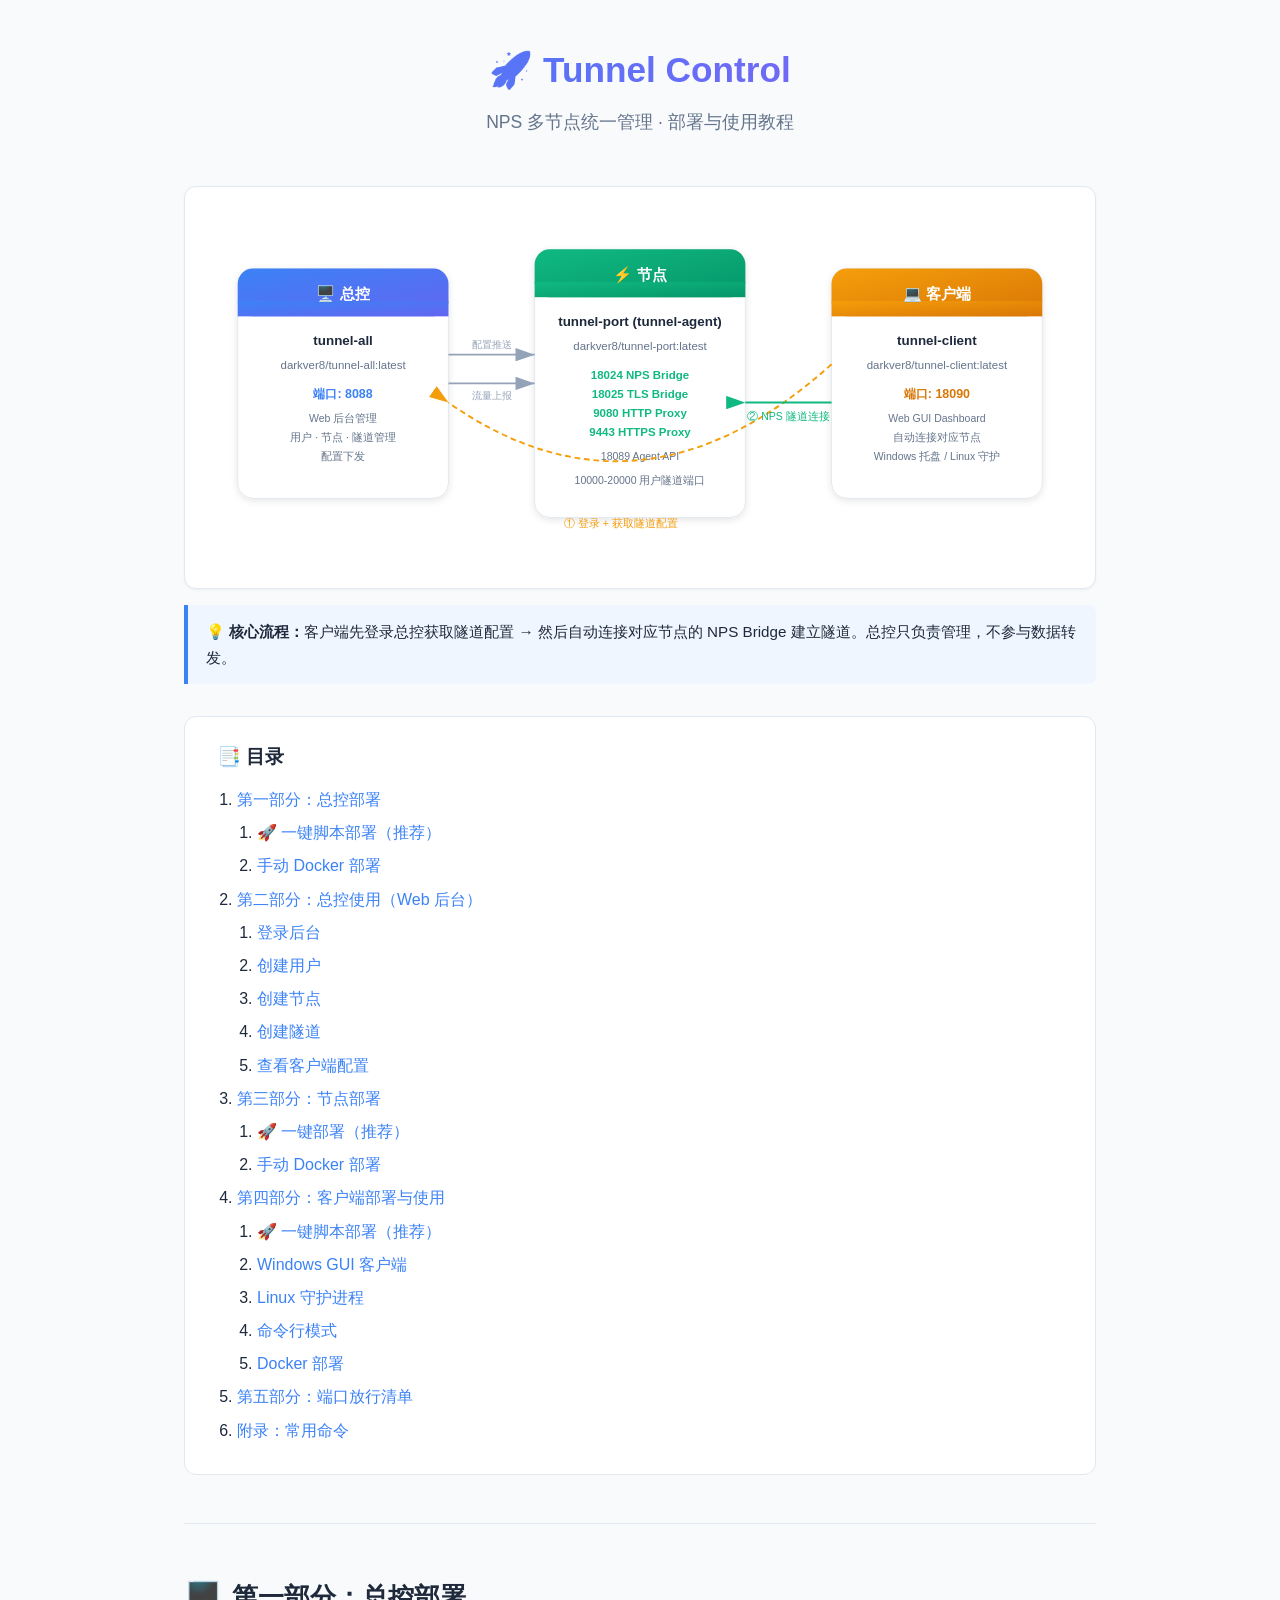
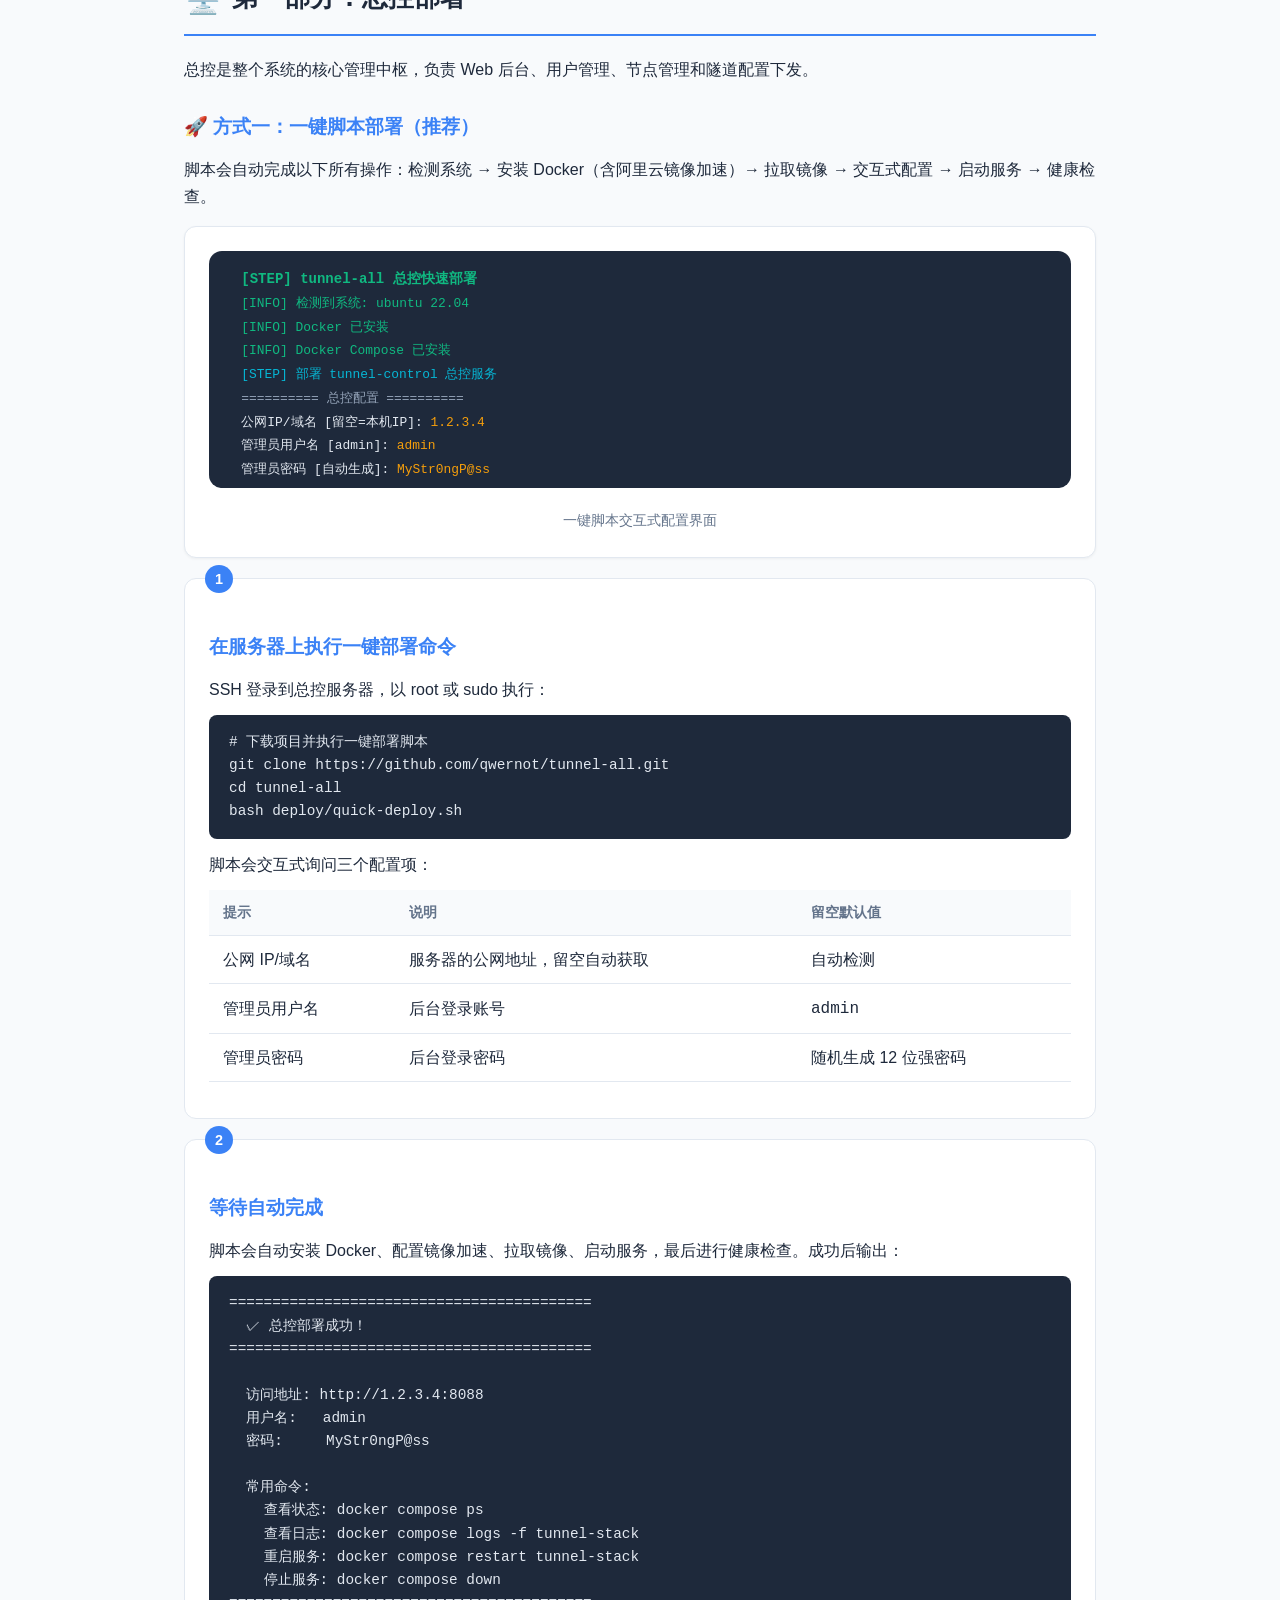
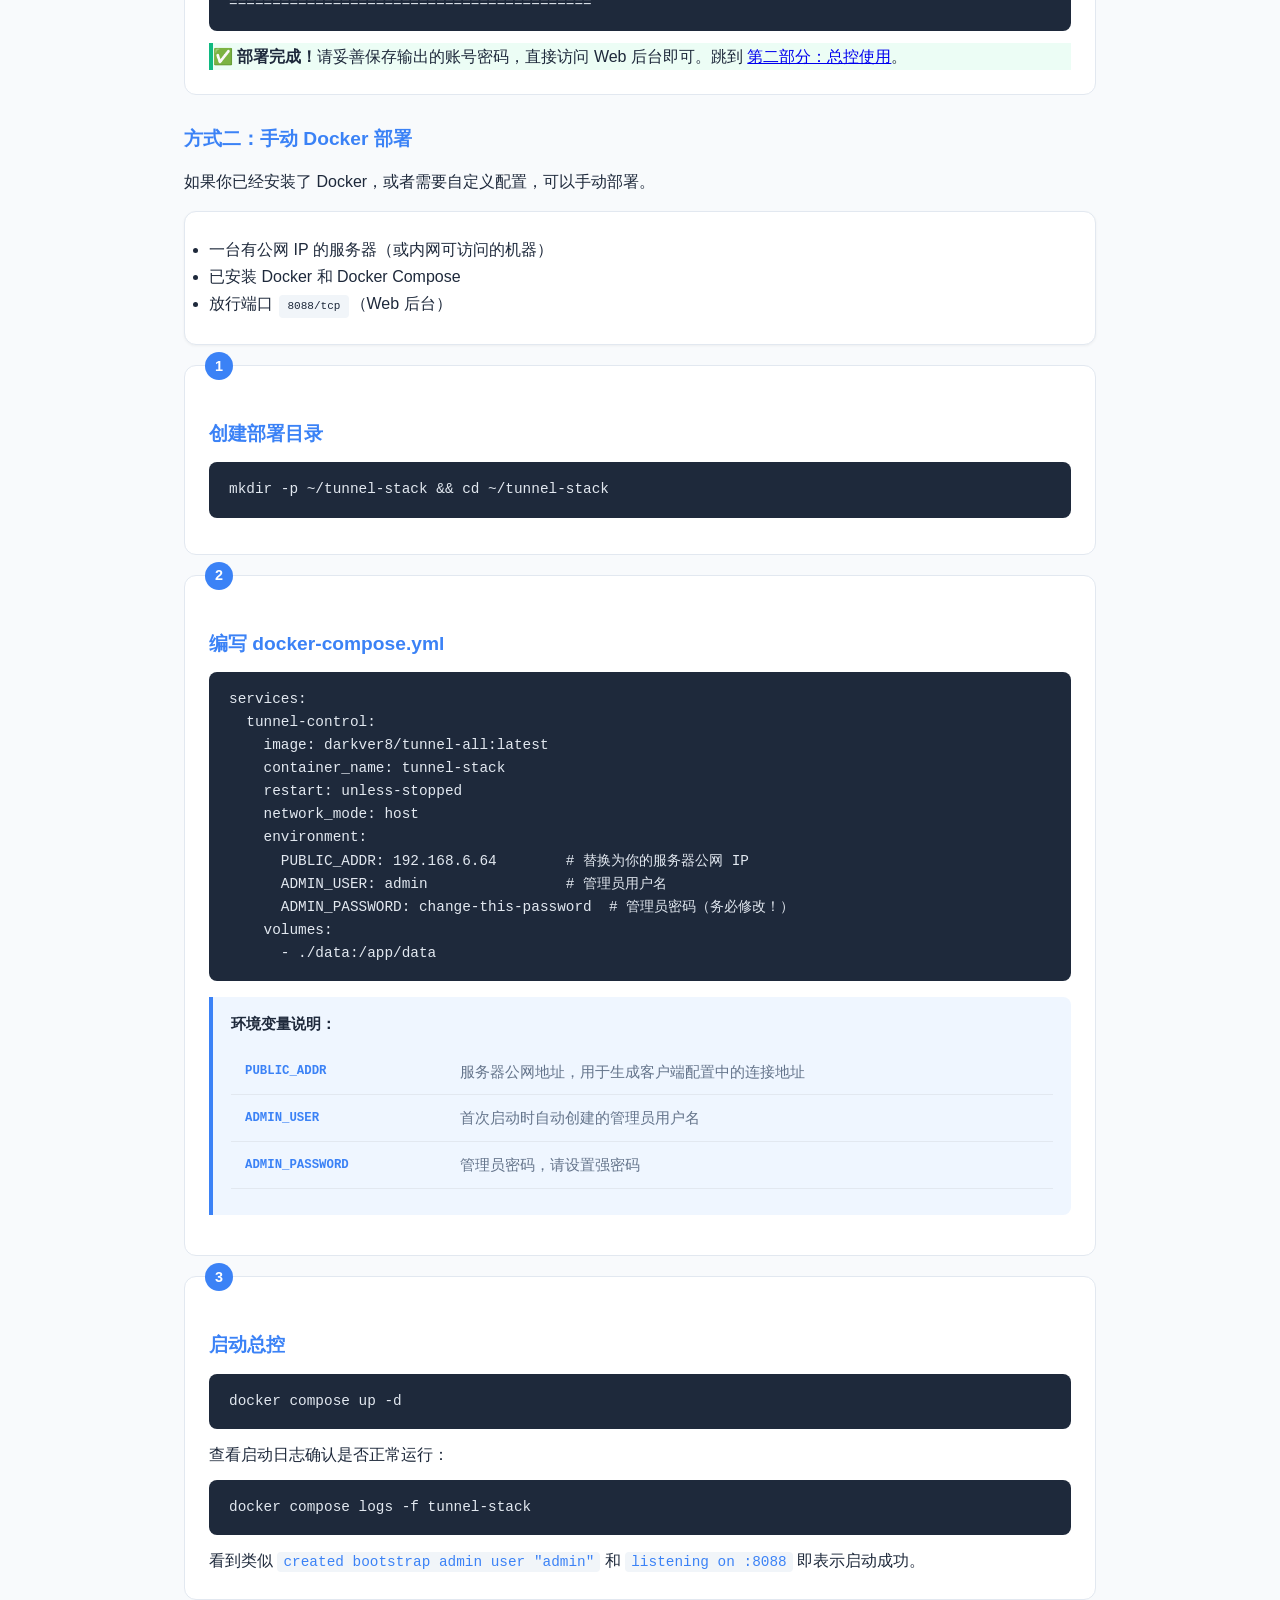
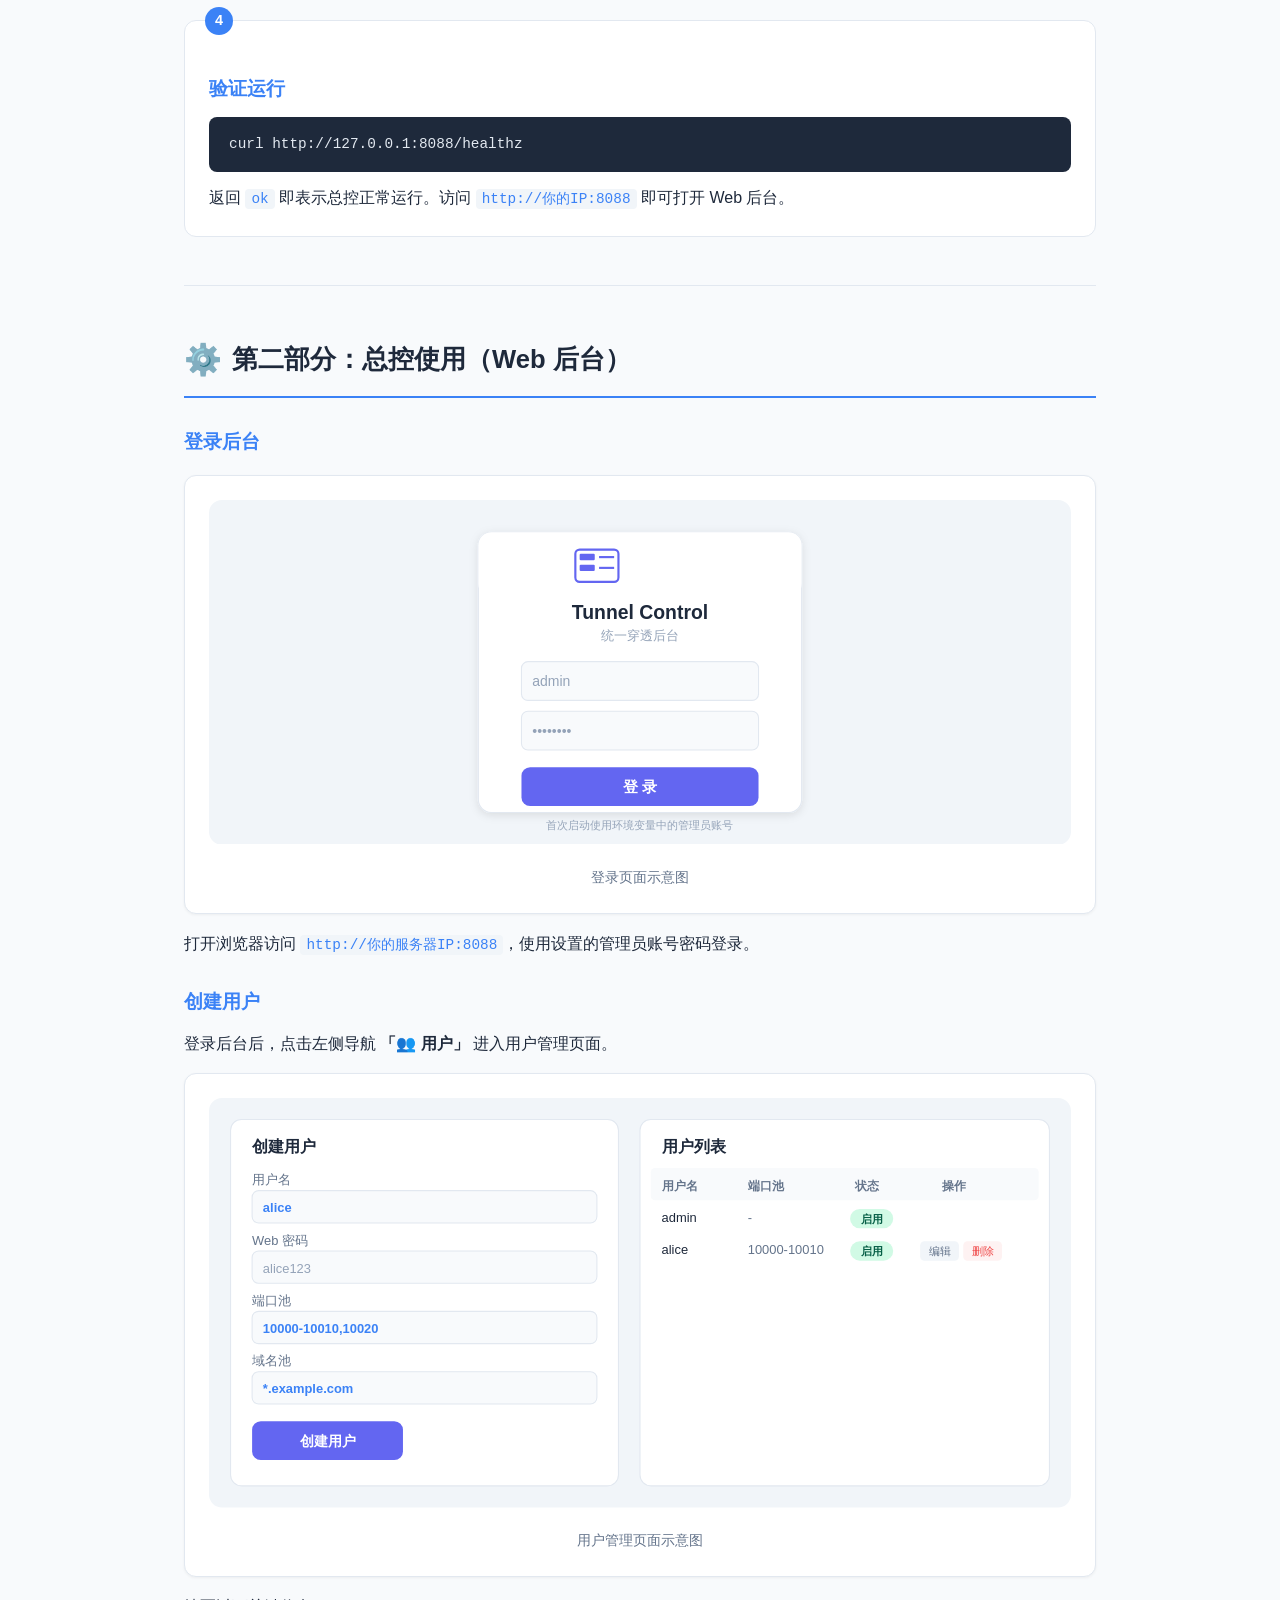
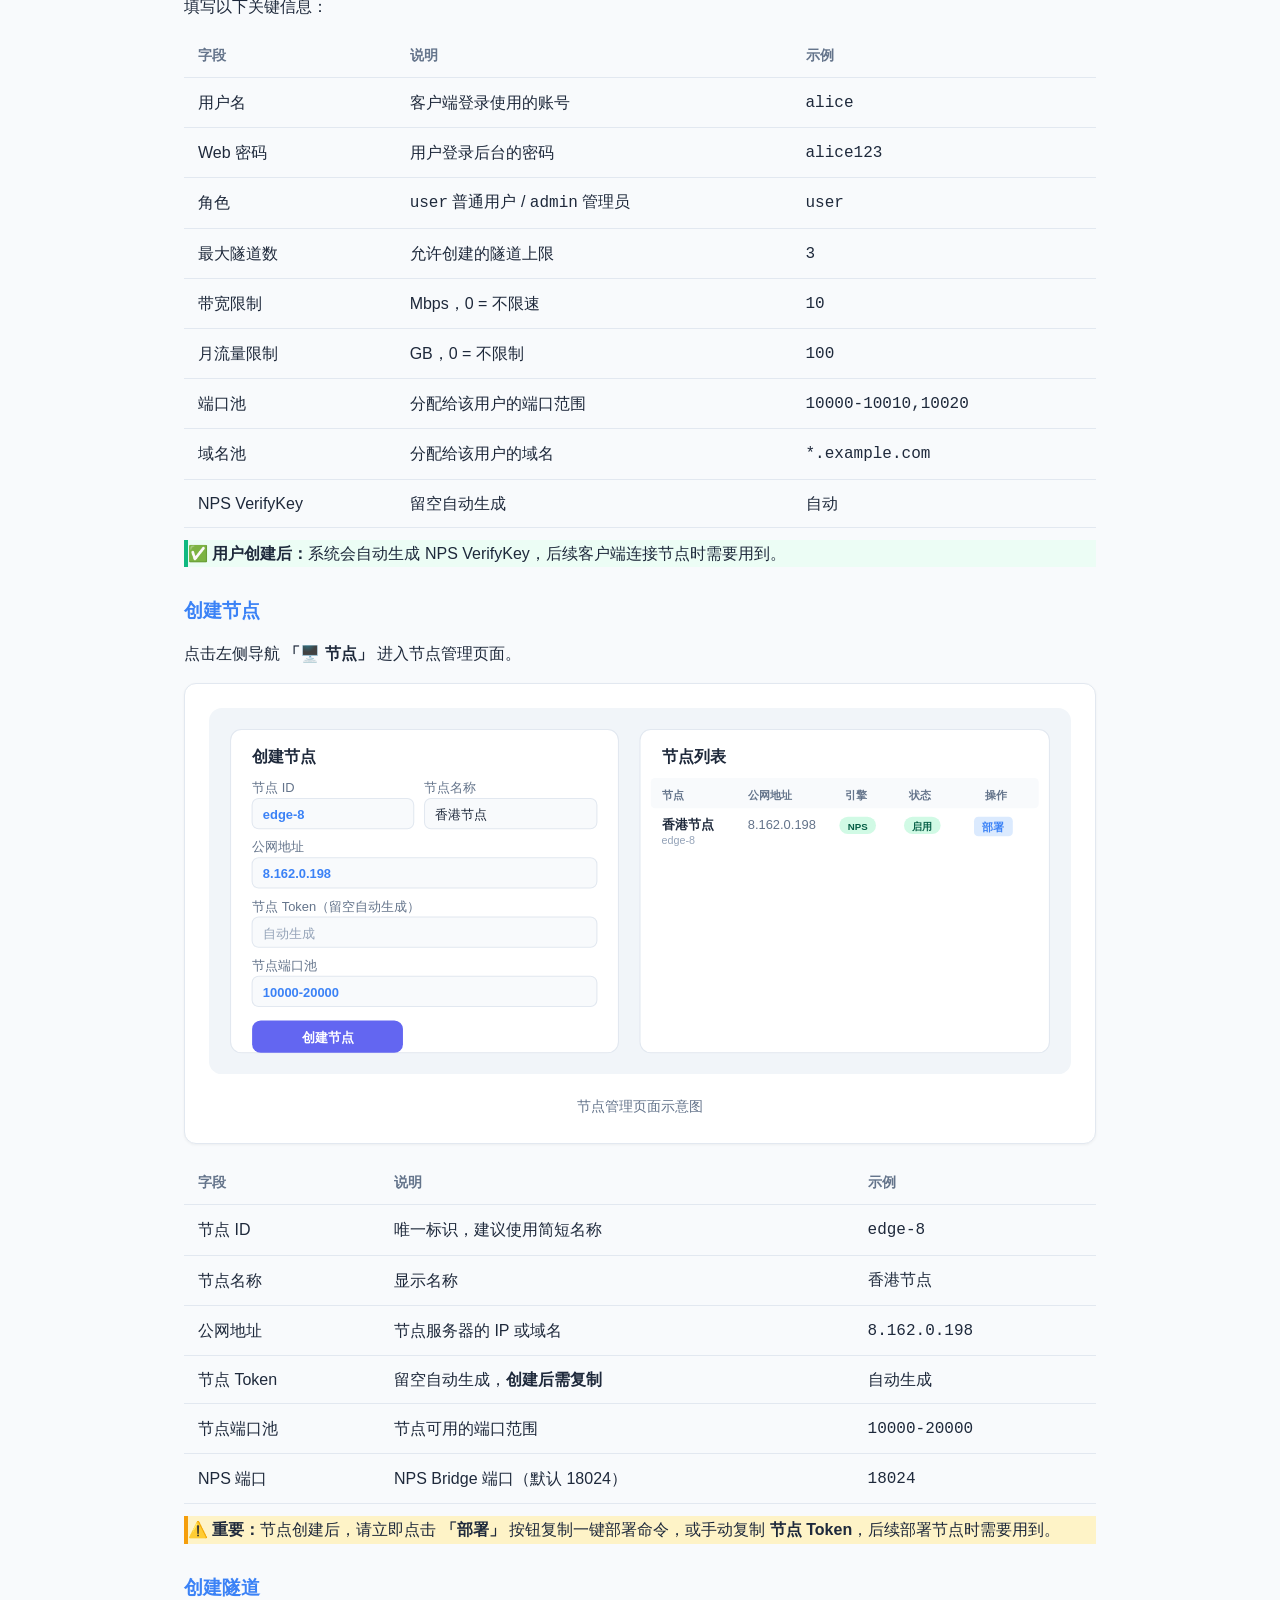
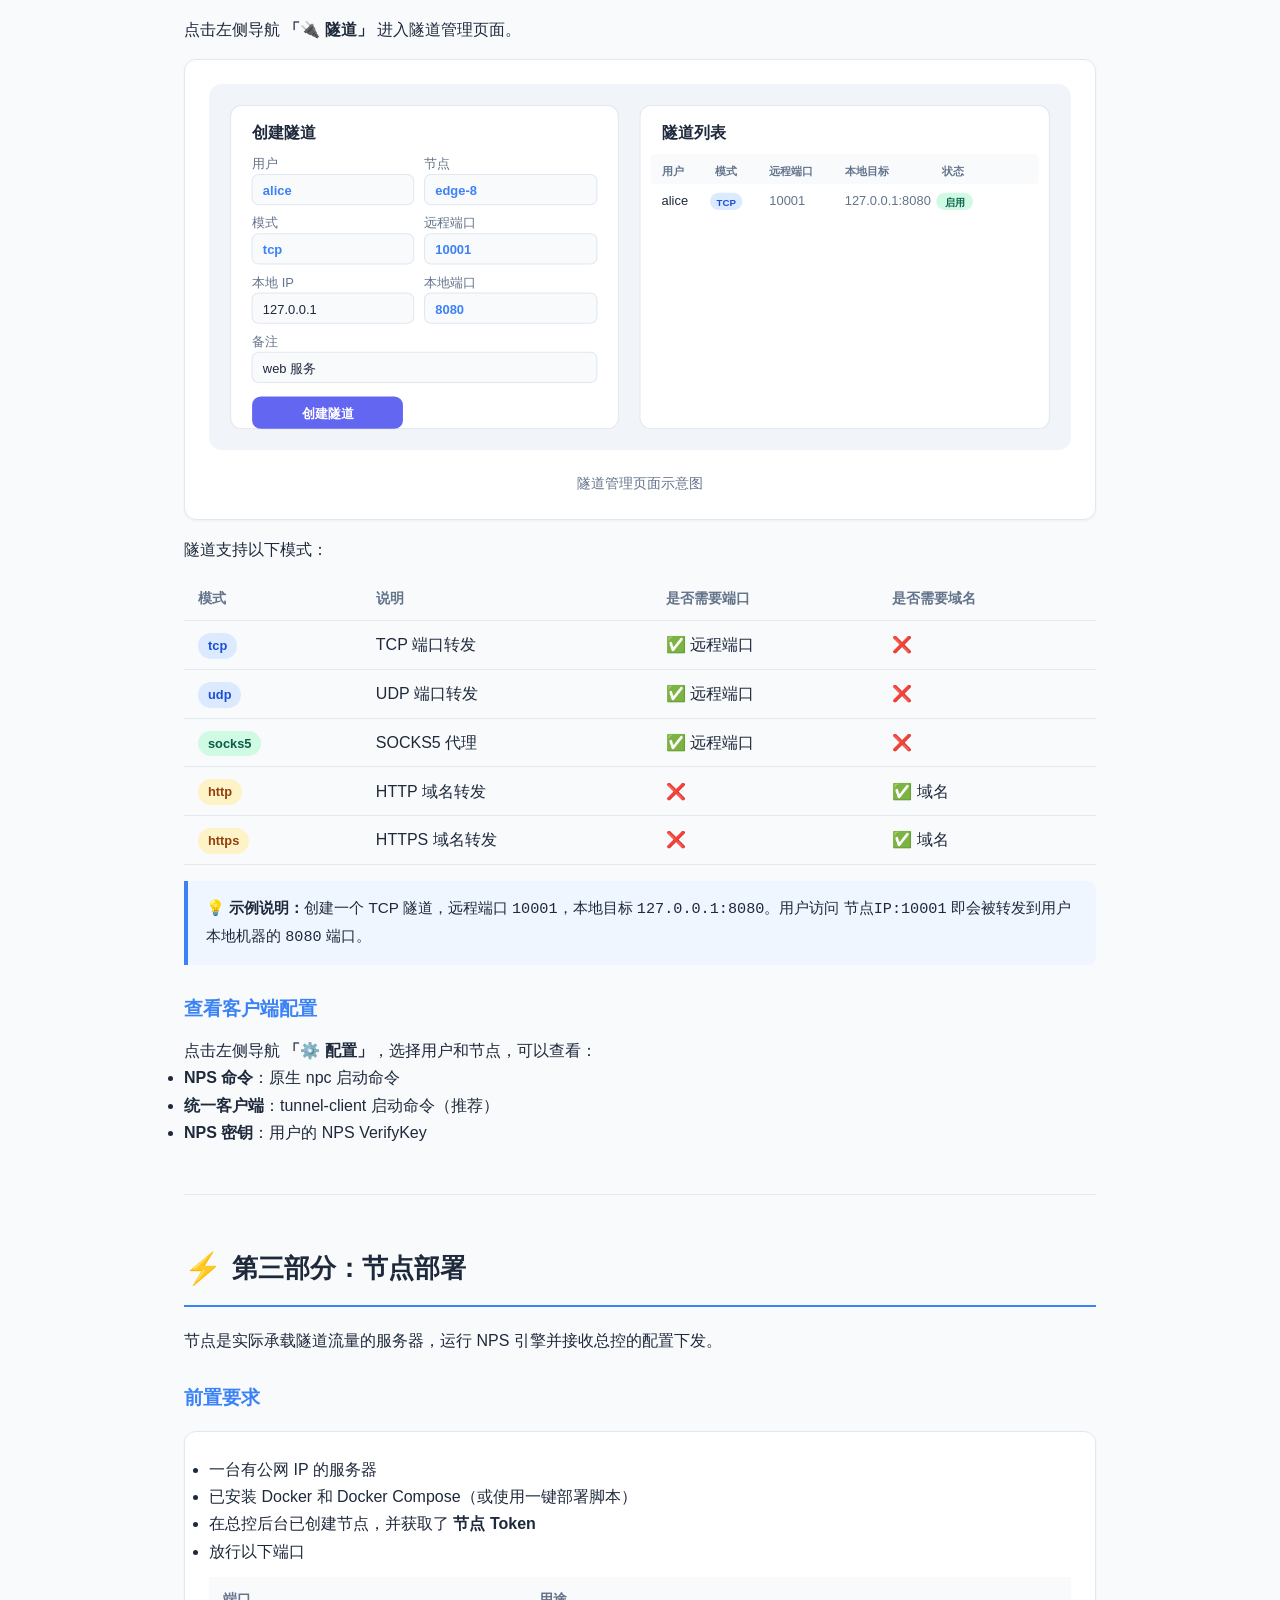
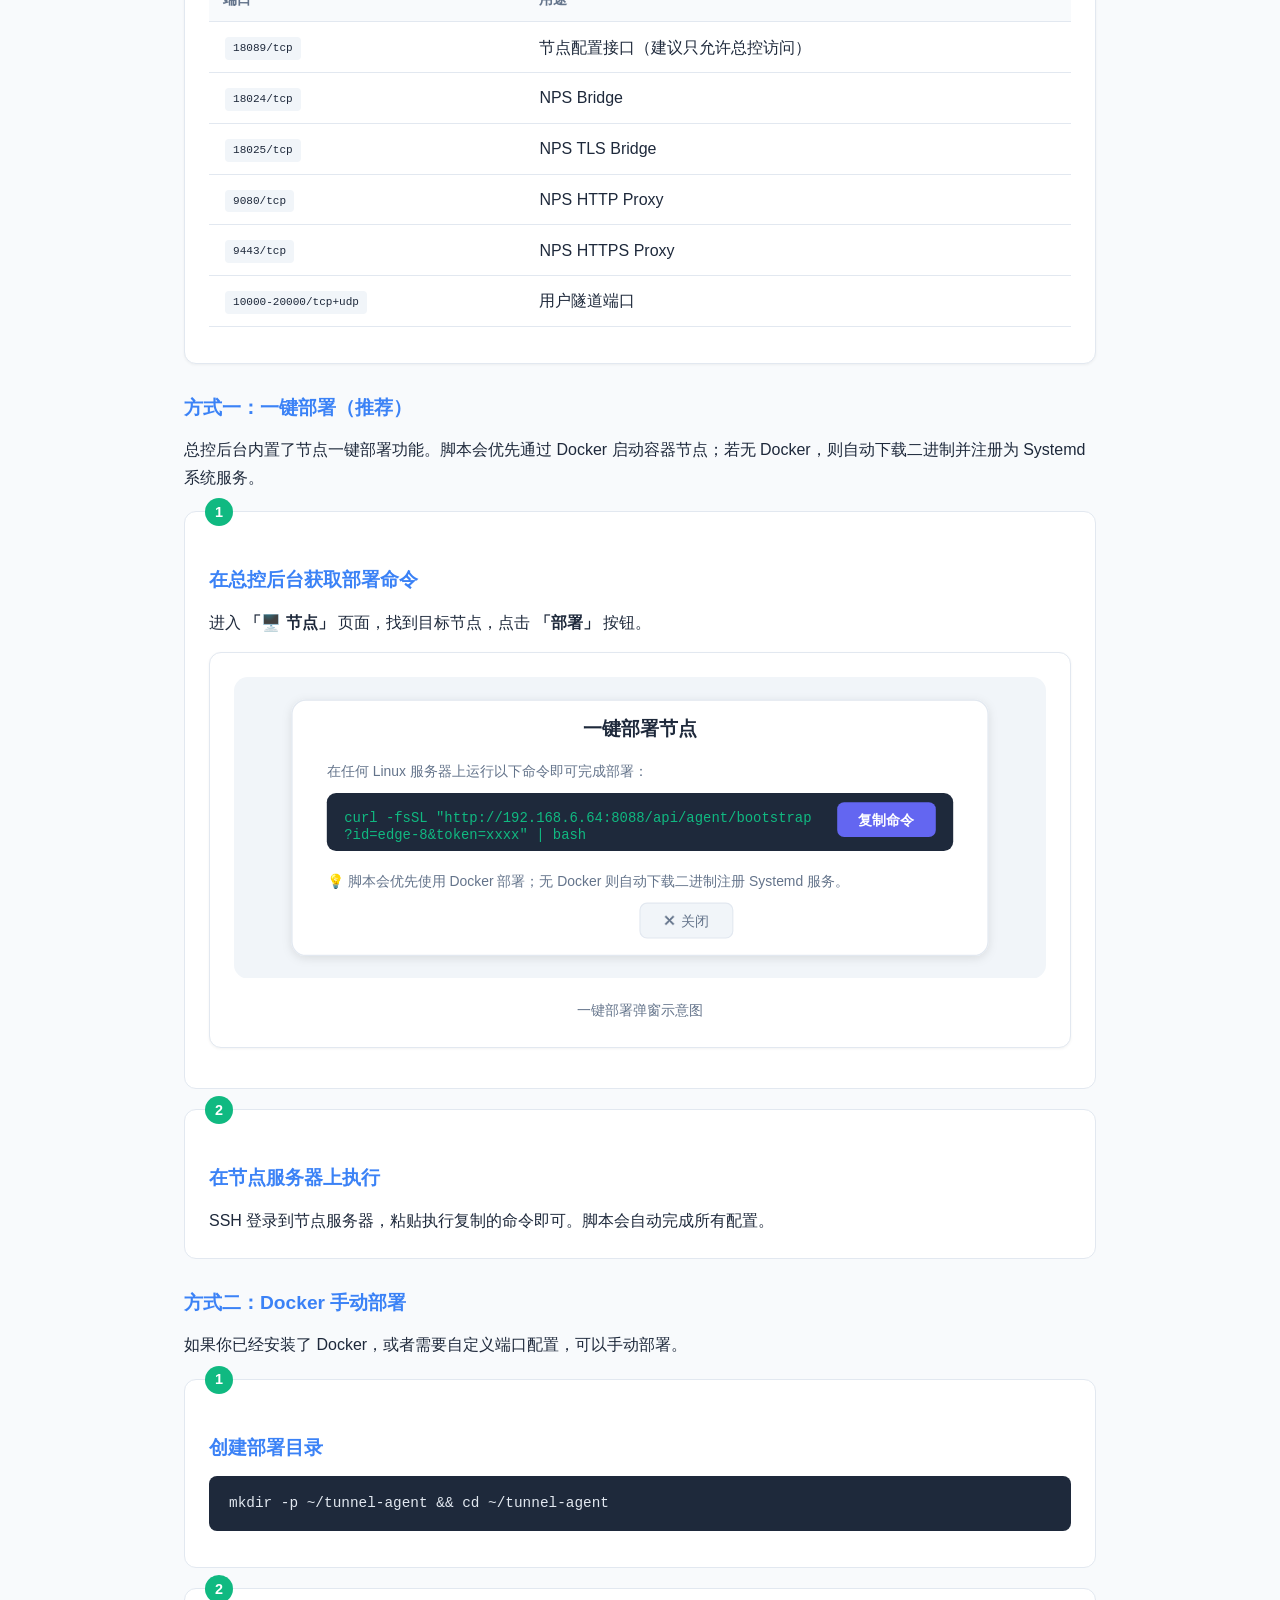
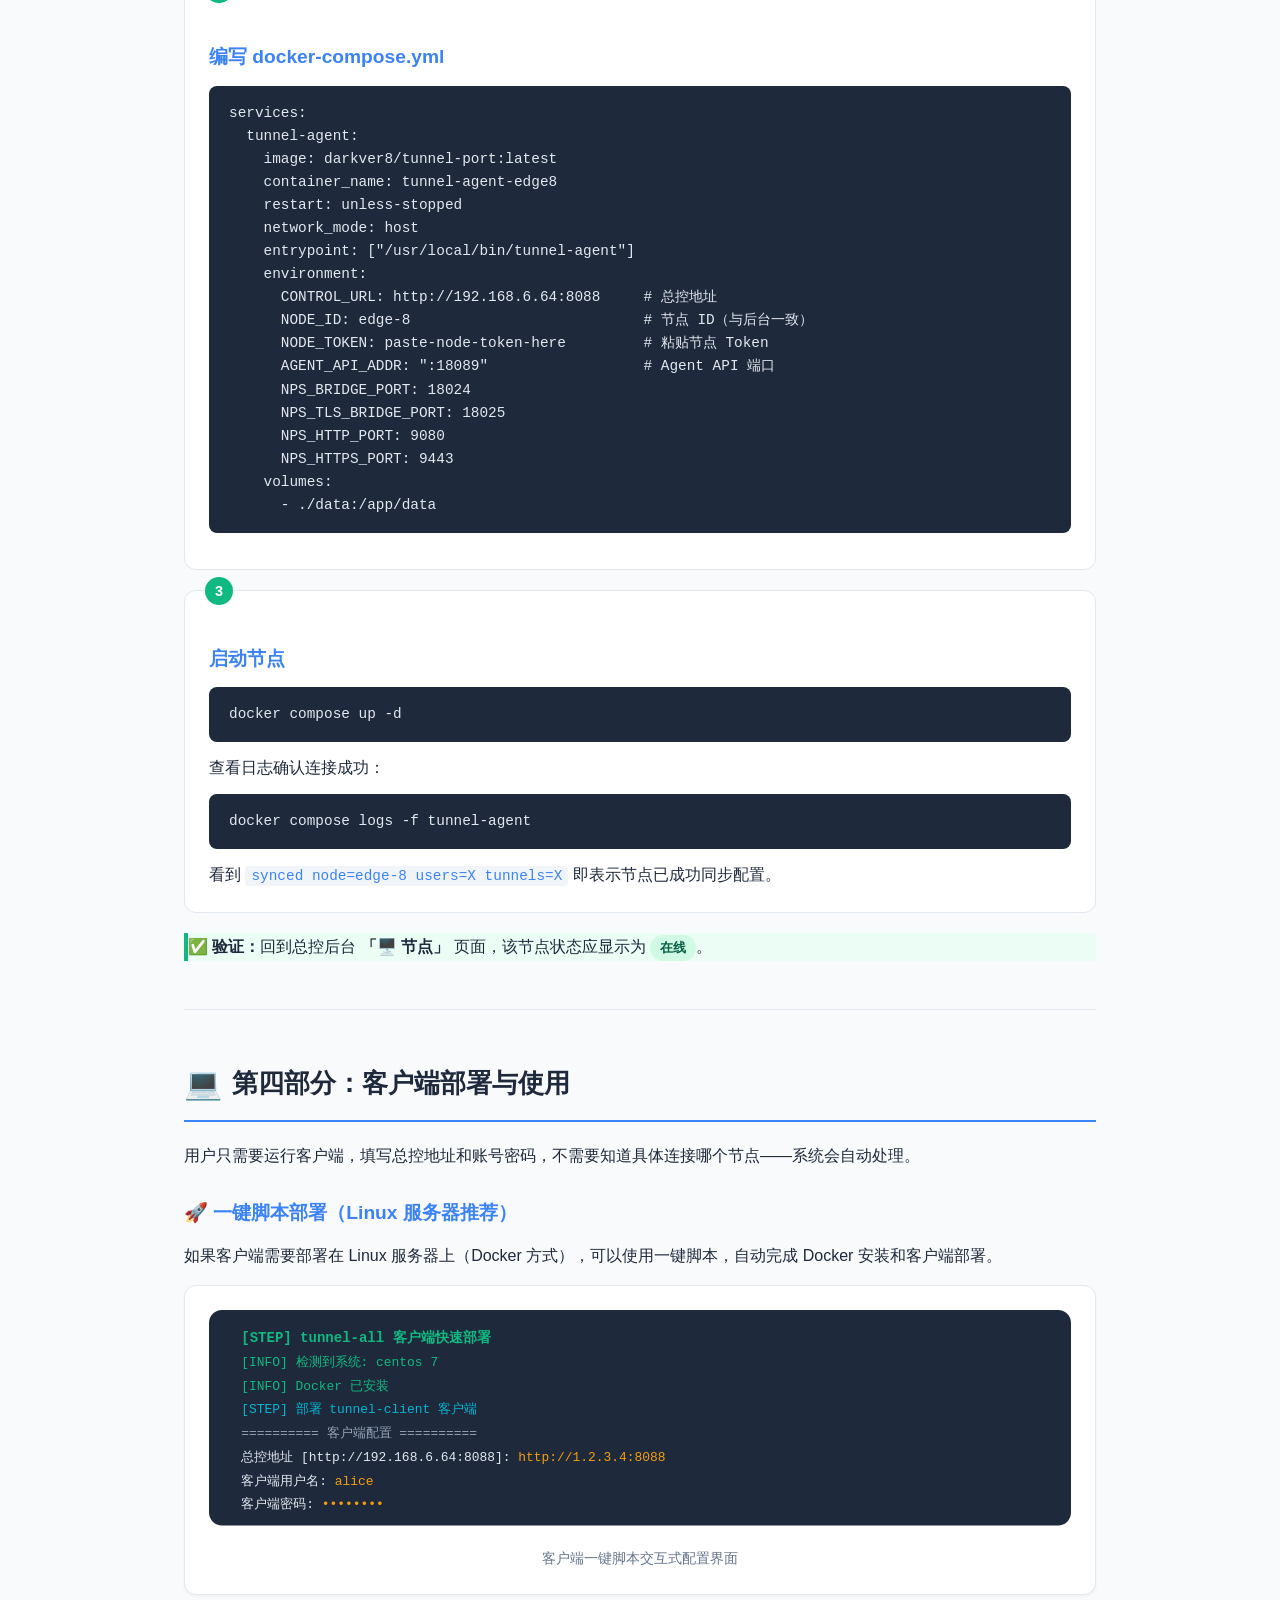
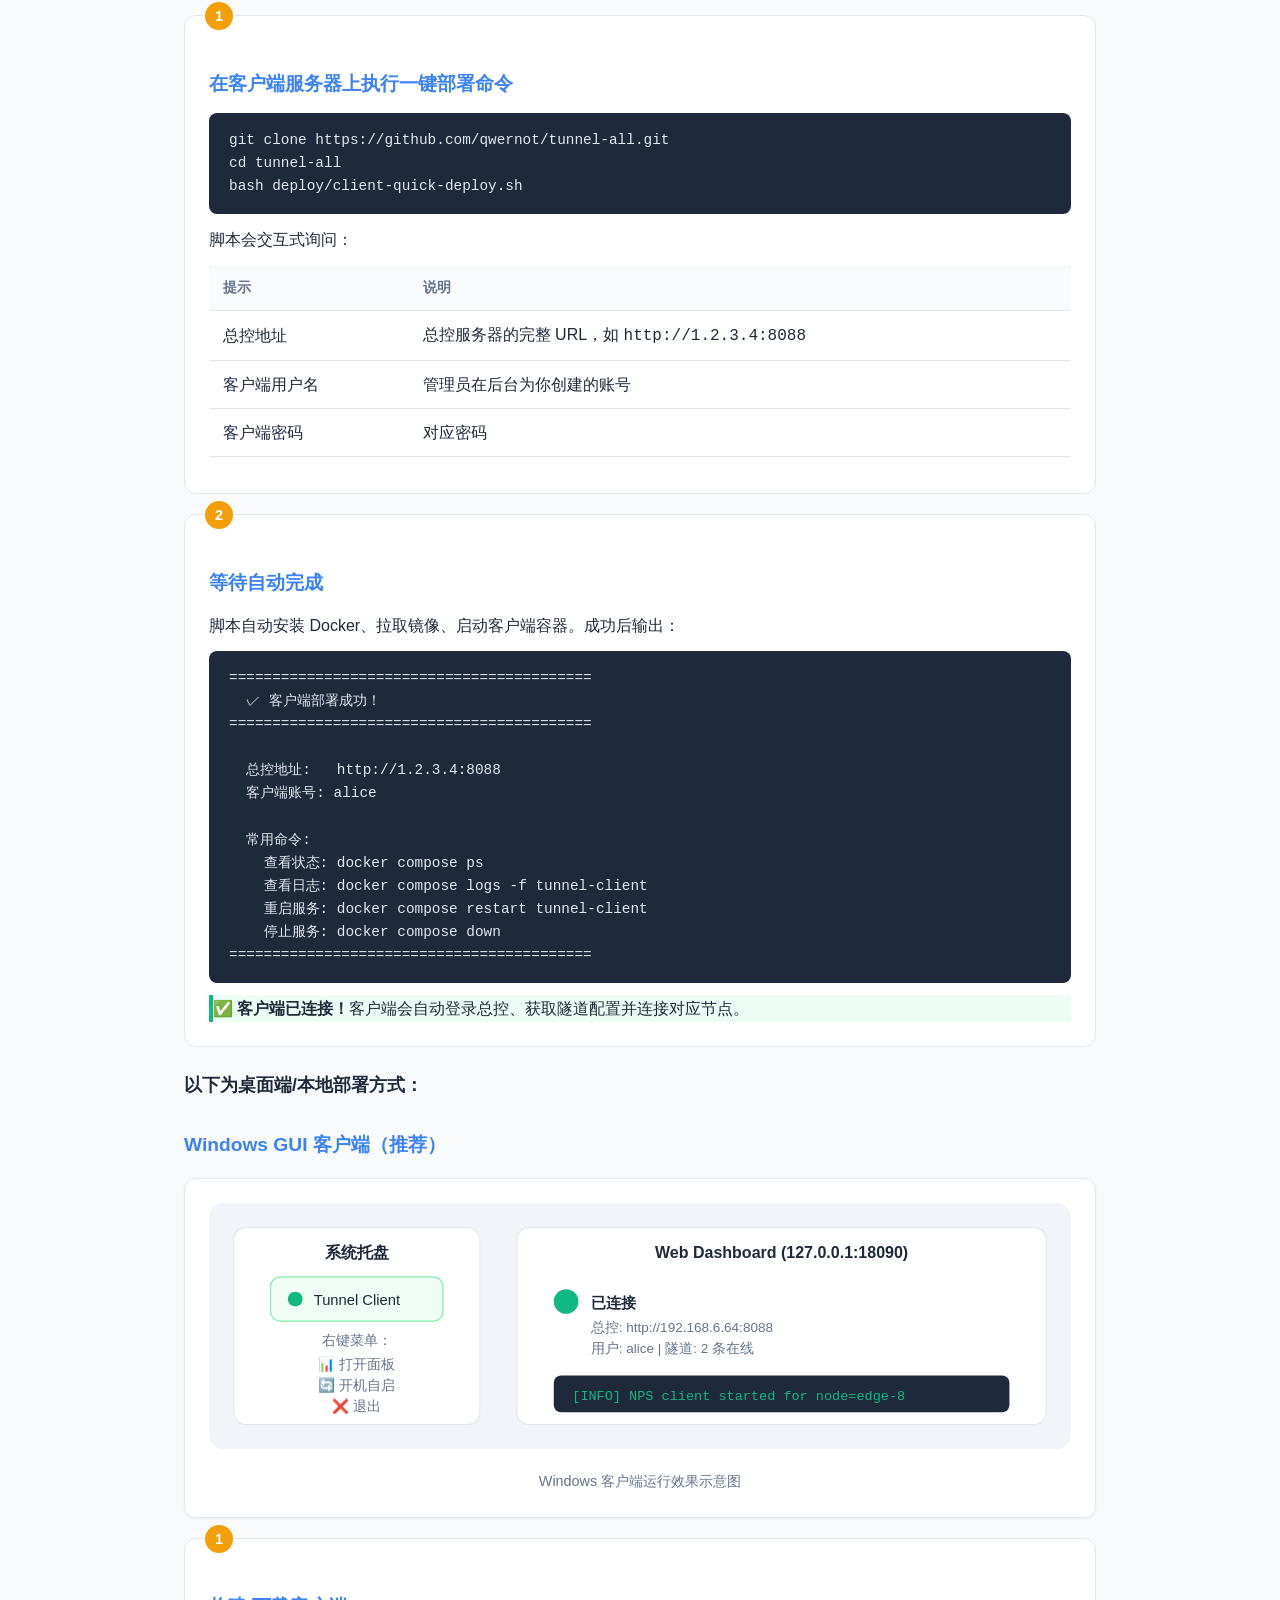
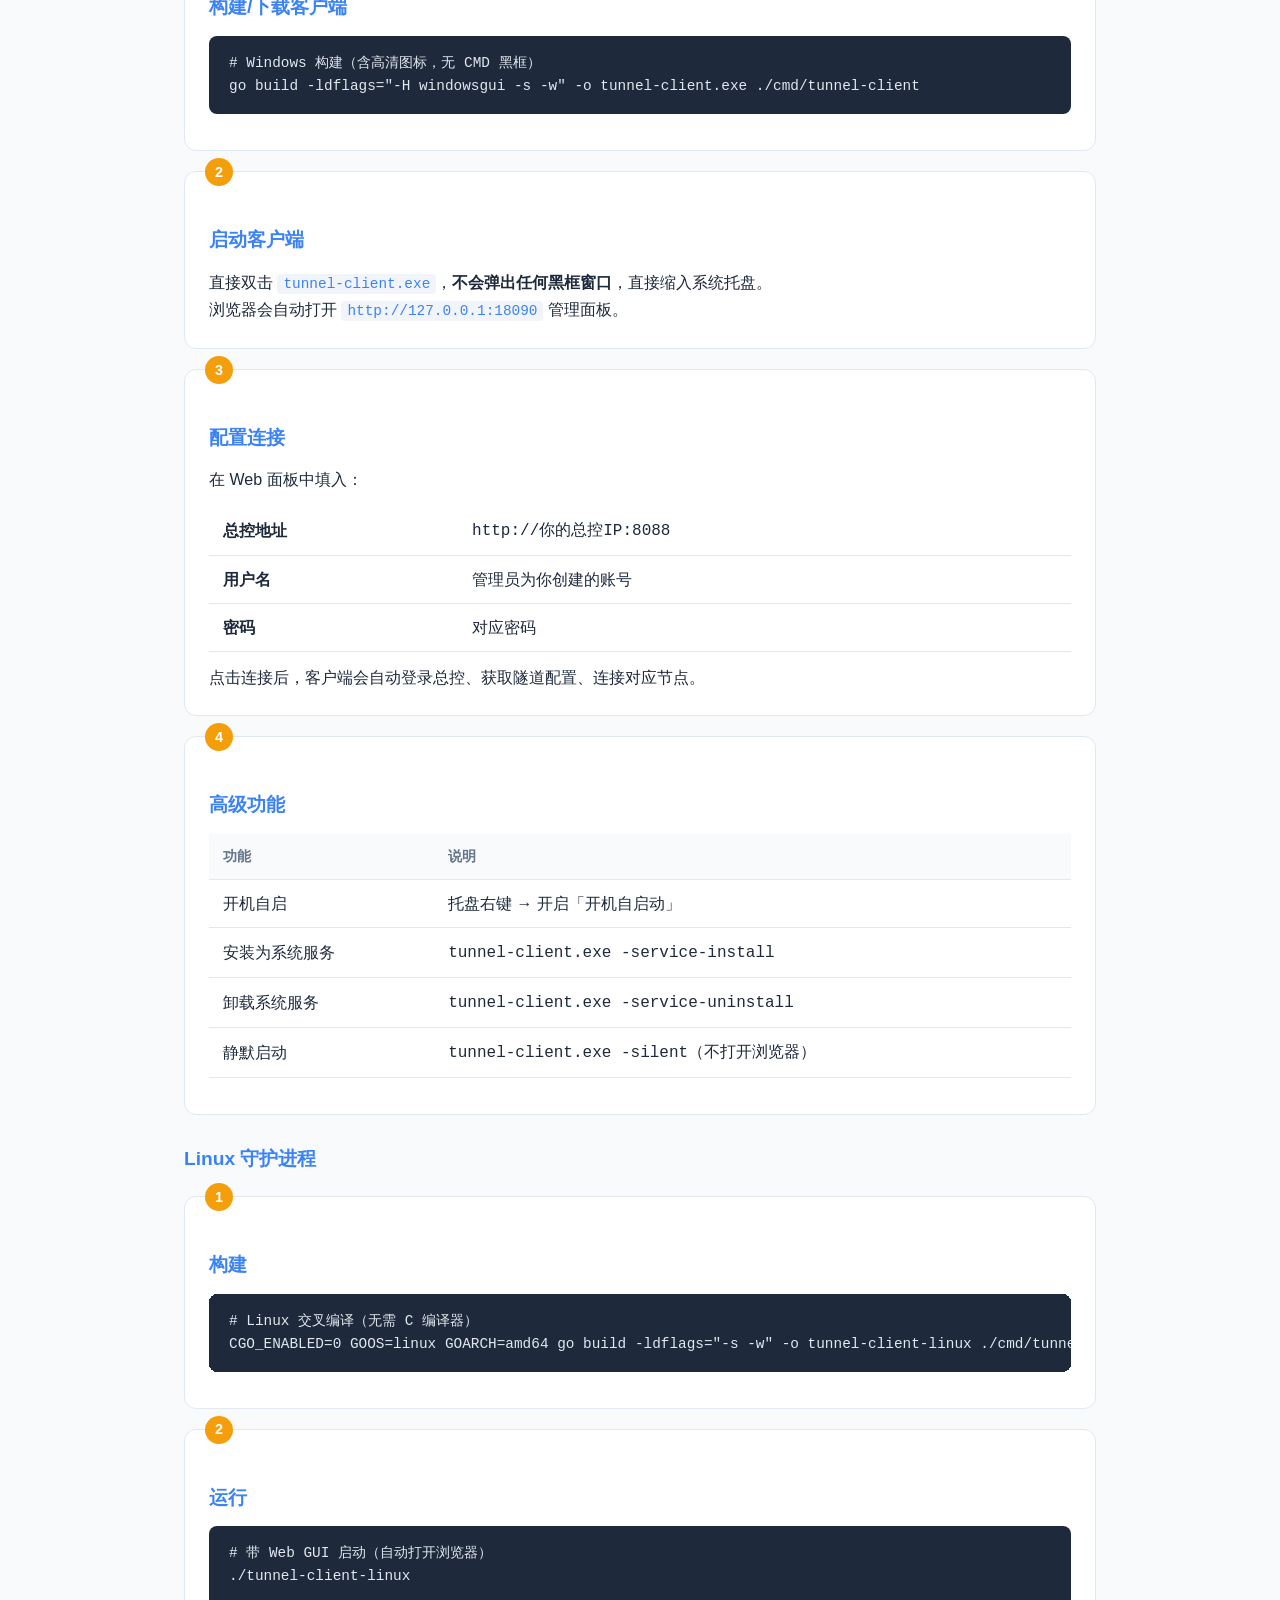
==== docs/index.html @ 7a3fef7f "docs: 添加部署与使用图文教程" ====
<!DOCTYPE html>
<html lang="zh-CN">
<head>
<meta charset="UTF-8">
<meta name="viewport" content="width=device-width, initial-scale=1.0">
<title>Tunnel Control - 部署与使用教程</title>
<style>
  :root { --blue: #3b82f6; --green: #10b981; --orange: #f59e0b; --red: #ef4444; --gray: #6b7280; --bg: #f8fafc; --card: #ffffff; --border: #e2e8f0; --text: #1e293b; --muted: #64748b; }
  * { margin: 0; padding: 0; box-sizing: border-box; }
  body { font-family: -apple-system, BlinkMacSystemFont, "Segoe UI", Roboto, sans-serif; background: var(--bg); color: var(--text); line-height: 1.7; }
  .container { max-width: 960px; margin: 0 auto; padding: 40px 24px; }
  h1 { font-size: 2.2em; text-align: center; margin-bottom: 8px; background: linear-gradient(135deg, var(--blue), #8b5cf6); -webkit-background-clip: text; -webkit-text-fill-color: transparent; }
  .subtitle { text-align: center; color: var(--muted); margin-bottom: 48px; font-size: 1.1em; }
  h2 { font-size: 1.6em; margin: 48px 0 20px; padding-bottom: 10px; border-bottom: 2px solid var(--blue); display: flex; align-items: center; gap: 10px; }
  h2 .icon { font-size: 1.2em; }
  h3 { font-size: 1.2em; margin: 28px 0 12px; color: var(--blue); }
  .card { background: var(--card); border: 1px solid var(--border); border-radius: 12px; padding: 24px; margin: 16px 0; box-shadow: 0 1px 3px rgba(0,0,0,0.05); }
  .step { background: var(--card); border: 1px solid var(--border); border-radius: 12px; padding: 24px; margin: 20px 0; position: relative; }
  .step-num { position: absolute; top: -14px; left: 20px; background: var(--blue); color: white; width: 28px; height: 28px; border-radius: 50%; display: flex; align-items: center; justify-content: center; font-weight: bold; font-size: 0.9em; }
  .step-num.green { background: var(--green); }
  .step-num.orange { background: var(--orange); }
  pre { background: #1e293b; color: #e2e8f0; padding: 16px 20px; border-radius: 8px; overflow-x: auto; margin: 12px 0; font-size: 0.9em; line-height: 1.6; }
  code { font-family: "JetBrains Mono", "Fira Code", Consolas, monospace; }
  p code { background: #f1f5f9; padding: 2px 6px; border-radius: 4px; font-size: 0.9em; color: var(--blue); }
  .note { background: #eff6ff; border-left: 4px solid var(--blue); padding: 14px 18px; border-radius: 0 8px 8px 0; margin: 16px 0; font-size: 0.95em; }
  .warn { background: #fef3c7; border-left: 4px solid var(--orange); }
  .success { background: #ecfdf5; border-left: 4px solid var(--green); }
  table { width: 100%; border-collapse: collapse; margin: 12px 0; }
  th, td { padding: 10px 14px; text-align: left; border-bottom: 1px solid var(--border); }
  th { background: #f8fafc; font-weight: 600; font-size: 0.9em; color: var(--muted); }
  .badge { display: inline-block; padding: 2px 10px; border-radius: 20px; font-size: 0.8em; font-weight: 600; }
  .badge-blue { background: #dbeafe; color: #1d4ed8; }
  .badge-green { background: #d1fae5; color: #065f46; }
  .badge-orange { background: #fef3c7; color: #92400e; }
  .toc { background: var(--card); border: 1px solid var(--border); border-radius: 12px; padding: 24px 32px; margin: 32px 0; }
  .toc h3 { margin-top: 0; color: var(--text); }
  .toc ol { padding-left: 20px; }
  .toc li { margin: 6px 0; }
  .toc a { color: var(--blue); text-decoration: none; }
  .toc a:hover { text-decoration: underline; }
  .divider { height: 1px; background: var(--border); margin: 48px 0; }
  .env-table td:first-child { font-family: monospace; color: var(--blue); white-space: nowrap; font-weight: 600; }
  .env-table td:nth-child(2) { color: var(--muted); }
  .port-tag { display: inline-block; background: #f1f5f9; padding: 2px 8px; border-radius: 4px; font-family: monospace; font-size: 0.85em; margin: 2px; }
  .flow-box { display: flex; gap: 16px; flex-wrap: wrap; margin: 20px 0; }
  .flow-item { flex: 1; min-width: 200px; text-align: center; padding: 20px; background: var(--card); border: 1px solid var(--border); border-radius: 12px; }
  .flow-item .emoji { font-size: 2.5em; margin-bottom: 8px; }
  .flow-item .label { font-weight: 600; margin-bottom: 4px; }
  .flow-item .desc { font-size: 0.85em; color: var(--muted); }
  .arrow-right { display: flex; align-items: center; font-size: 1.5em; color: var(--muted); }
</style>
</head>
<body>
<div class="container">

<h1>🚀 Tunnel Control</h1>
<p class="subtitle">NPS 多节点统一管理 · 部署与使用教程</p>

<!-- 系统架构图 (SVG) -->
<div class="card">
<svg viewBox="0 0 900 360" xmlns="http://www.w3.org/2000/svg" style="width:100%;height:auto;">
  <defs>
    <linearGradient id="g1" x1="0%" y1="0%" x2="100%" y2="100%"><stop offset="0%" stop-color="#3b82f6"/><stop offset="100%" stop-color="#6366f1"/></linearGradient>
    <linearGradient id="g2" x1="0%" y1="0%" x2="100%" y2="100%"><stop offset="0%" stop-color="#10b981"/><stop offset="100%" stop-color="#059669"/></linearGradient>
    <linearGradient id="g3" x1="0%" y1="0%" x2="100%" y2="100%"><stop offset="0%" stop-color="#f59e0b"/><stop offset="100%" stop-color="#d97706"/></linearGradient>
    <filter id="shadow"><feDropShadow dx="0" dy="2" stdDeviation="4" flood-opacity="0.1"/></filter>
  </defs>
  <!-- 总控 -->
  <rect x="30" y="60" width="220" height="240" rx="16" fill="white" stroke="#e2e8f0" filter="url(#shadow)"/>
  <rect x="30" y="60" width="220" height="50" rx="16" fill="url(#g1)"/>
  <rect x="30" y="94" width="220" height="16" fill="url(#g1)"/>
  <text x="140" y="92" text-anchor="middle" fill="white" font-weight="bold" font-size="16">🖥️ 总控</text>
  <text x="140" y="140" text-anchor="middle" fill="#1e293b" font-weight="bold" font-size="14">tunnel-all</text>
  <text x="140" y="165" text-anchor="middle" fill="#64748b" font-size="12">darkver8/tunnel-all:latest</text>
  <text x="140" y="195" text-anchor="middle" fill="#3b82f6" font-weight="bold" font-size="13">端口: 8088</text>
  <text x="140" y="220" text-anchor="middle" fill="#64748b" font-size="11">Web 后台管理</text>
  <text x="140" y="240" text-anchor="middle" fill="#64748b" font-size="11">用户 · 节点 · 隧道管理</text>
  <text x="140" y="260" text-anchor="middle" fill="#64748b" font-size="11">配置下发</text>
  <!-- 节点 -->
  <rect x="340" y="40" width="220" height="280" rx="16" fill="white" stroke="#e2e8f0" filter="url(#shadow)"/>
  <rect x="340" y="40" width="220" height="50" rx="16" fill="url(#g2)"/>
  <rect x="340" y="74" width="220" height="16" fill="url(#g2)"/>
  <text x="450" y="72" text-anchor="middle" fill="white" font-weight="bold" font-size="16">⚡ 节点</text>
  <text x="450" y="120" text-anchor="middle" fill="#1e293b" font-weight="bold" font-size="14">tunnel-port (tunnel-agent)</text>
  <text x="450" y="145" text-anchor="middle" fill="#64748b" font-size="12">darkver8/tunnel-port:latest</text>
  <text x="450" y="175" text-anchor="middle" fill="#10b981" font-weight="bold" font-size="12">18024 NPS Bridge</text>
  <text x="450" y="195" text-anchor="middle" fill="#10b981" font-weight="bold" font-size="12">18025 TLS Bridge</text>
  <text x="450" y="215" text-anchor="middle" fill="#10b981" font-weight="bold" font-size="12">9080 HTTP Proxy</text>
  <text x="450" y="235" text-anchor="middle" fill="#10b981" font-weight="bold" font-size="12">9443 HTTPS Proxy</text>
  <text x="450" y="260" text-anchor="middle" fill="#64748b" font-size="11">18089 Agent API</text>
  <text x="450" y="285" text-anchor="middle" fill="#64748b" font-size="11">10000-20000 用户隧道端口</text>
  <!-- 客户端 -->
  <rect x="650" y="60" width="220" height="240" rx="16" fill="white" stroke="#e2e8f0" filter="url(#shadow)"/>
  <rect x="650" y="60" width="220" height="50" rx="16" fill="url(#g3)"/>
  <rect x="650" y="94" width="220" height="16" fill="url(#g3)"/>
  <text x="760" y="92" text-anchor="middle" fill="white" font-weight="bold" font-size="16">💻 客户端</text>
  <text x="760" y="140" text-anchor="middle" fill="#1e293b" font-weight="bold" font-size="14">tunnel-client</text>
  <text x="760" y="165" text-anchor="middle" fill="#64748b" font-size="12">darkver8/tunnel-client:latest</text>
  <text x="760" y="195" text-anchor="middle" fill="#d97706" font-weight="bold" font-size="13">端口: 18090</text>
  <text x="760" y="220" text-anchor="middle" fill="#64748b" font-size="11">Web GUI Dashboard</text>
  <text x="760" y="240" text-anchor="middle" fill="#64748b" font-size="11">自动连接对应节点</text>
  <text x="760" y="260" text-anchor="middle" fill="#64748b" font-size="11">Windows 托盘 / Linux 守护</text>
  <!-- 箭头: 总控→节点 -->
  <line x1="250" y1="150" x2="340" y2="150" stroke="#94a3b8" stroke-width="2" marker-end="url(#arrowhead)"/>
  <line x1="250" y1="180" x2="340" y2="180" stroke="#94a3b8" stroke-width="2" marker-end="url(#arrowhead)"/>
  <text x="295" y="143" text-anchor="middle" fill="#94a3b8" font-size="10">配置推送</text>
  <text x="295" y="196" text-anchor="middle" fill="#94a3b8" font-size="10">流量上报</text>
  <!-- 箭头: 客户端→总控 -->
  <path d="M650 160 Q 450 340 250 200" fill="none" stroke="#f59e0b" stroke-width="2" stroke-dasharray="6,4" marker-end="url(#arrowOrange)"/>
  <text x="430" y="330" text-anchor="middle" fill="#f59e0b" font-size="11">① 登录 + 获取隧道配置</text>
  <!-- 箭头: 客户端→节点 -->
  <line x1="650" y1="200" x2="560" y2="200" stroke="#10b981" stroke-width="2" marker-end="url(#arrowGreen)"/>
  <text x="605" y="218" text-anchor="middle" fill="#10b981" font-size="11">② NPS 隧道连接</text>
  <!-- 箭头定义 -->
  <defs>
    <marker id="arrowhead" markerWidth="10" markerHeight="7" refX="10" refY="3.5" orient="auto"><polygon points="0 0, 10 3.5, 0 7" fill="#94a3b8"/></marker>
    <marker id="arrowOrange" markerWidth="10" markerHeight="7" refX="0" refY="3.5" orient="auto"><polygon points="10 0, 0 3.5, 10 7" fill="#f59e0b"/></marker>
    <marker id="arrowGreen" markerWidth="10" markerHeight="7" refX="0" refY="3.5" orient="auto"><polygon points="10 0, 0 3.5, 10 7" fill="#10b981"/></marker>
  </defs>
</svg>
</div>

<div class="note">
  <strong>💡 核心流程：</strong>客户端先登录总控获取隧道配置 → 然后自动连接对应节点的 NPS Bridge 建立隧道。总控只负责管理，不参与数据转发。
</div>

<!-- 目录 -->
<div class="toc" id="toc">
  <h3>📑 目录</h3>
  <ol>
    <li><a href="#part1">第一部分：总控部署</a>
      <ol>
        <li><a href="#p1-quick">🚀 一键脚本部署（推荐）</a></li>
        <li><a href="#p1-manual">手动 Docker 部署</a></li>
      </ol>
    </li>
    <li><a href="#part2">第二部分：总控使用（Web 后台）</a>
      <ol>
        <li><a href="#p2-login">登录后台</a></li>
        <li><a href="#p2-user">创建用户</a></li>
        <li><a href="#p2-node">创建节点</a></li>
        <li><a href="#p2-tunnel">创建隧道</a></li>
        <li><a href="#p2-config">查看客户端配置</a></li>
      </ol>
    </li>
    <li><a href="#part3">第三部分：节点部署</a>
      <ol>
        <li><a href="#p3-quick">🚀 一键部署（推荐）</a></li>
        <li><a href="#p3-manual">手动 Docker 部署</a></li>
      </ol>
    </li>
    <li><a href="#part4">第四部分：客户端部署与使用</a>
      <ol>
        <li><a href="#p4-quick">🚀 一键脚本部署（推荐）</a></li>
        <li><a href="#p4-windows">Windows GUI 客户端</a></li>
        <li><a href="#p4-linux">Linux 守护进程</a></li>
        <li><a href="#p4-cmd">命令行模式</a></li>
        <li><a href="#p4-docker">Docker 部署</a></li>
      </ol>
    </li>
    <li><a href="#part5">第五部分：端口放行清单</a></li>
    <li><a href="#part6">附录：常用命令</a></li>
  </ol>
</div>

<!-- ==================== 第一部分：总控部署 ==================== -->
<div class="divider"></div>
<h2 id="part1"><span class="icon">🖥️</span> 第一部分：总控部署</h2>

<p>总控是整个系统的核心管理中枢，负责 Web 后台、用户管理、节点管理和隧道配置下发。</p>

<h3 id="p1-quick">🚀 方式一：一键脚本部署（推荐）</h3>
<p>脚本会自动完成以下所有操作：检测系统 → 安装 Docker（含阿里云镜像加速）→ 拉取镜像 → 交互式配置 → 启动服务 → 健康检查。</p>

<div class="card">
<svg viewBox="0 0 800 220" xmlns="http://www.w3.org/2000/svg" style="width:100%;height:auto;">
  <rect width="800" height="220" rx="12" fill="#1e293b"/>
  <text x="30" y="30" fill="#10b981" font-size="13" font-family="monospace" font-weight="bold">[STEP]  tunnel-all 总控快速部署</text>
  <text x="30" y="52" fill="#10b981" font-size="12" font-family="monospace">[INFO]  检测到系统: ubuntu 22.04</text>
  <text x="30" y="74" fill="#10b981" font-size="12" font-family="monospace">[INFO]  Docker 已安装</text>
  <text x="30" y="96" fill="#10b981" font-size="12" font-family="monospace">[INFO]  Docker Compose 已安装</text>
  <text x="30" y="118" fill="#06b6d4" font-size="12" font-family="monospace">[STEP]  部署 tunnel-control 总控服务</text>
  <text x="30" y="140" fill="#94a3b8" font-size="12" font-family="monospace">========== 总控配置 ==========</text>
  <text x="30" y="162" fill="#e2e8f0" font-size="12" font-family="monospace">公网IP/域名 [留空=本机IP]: <tspan fill="#f59e0b">1.2.3.4</tspan></text>
  <text x="30" y="184" fill="#e2e8f0" font-size="12" font-family="monospace">管理员用户名 [admin]: <tspan fill="#f59e0b">admin</tspan></text>
  <text x="30" y="206" fill="#e2e8f0" font-size="12" font-family="monospace">管理员密码 [自动生成]: <tspan fill="#f59e0b">MyStr0ngP@ss</tspan></text>
</svg>
<p style="text-align:center;margin-top:12px;color:var(--muted);font-size:0.9em;">一键脚本交互式配置界面</p>
</div>

<div class="step">
  <div class="step-num">1</div>
  <h3>在服务器上执行一键部署命令</h3>
  <p>SSH 登录到总控服务器，以 root 或 sudo 执行：</p>
  <pre><code># 下载项目并执行一键部署脚本
git clone https://github.com/qwernot/tunnel-all.git
cd tunnel-all
bash deploy/quick-deploy.sh</code></pre>
  <p>脚本会交互式询问三个配置项：</p>
  <table>
    <tr><th>提示</th><th>说明</th><th>留空默认值</th></tr>
    <tr><td>公网 IP/域名</td><td>服务器的公网地址，留空自动获取</td><td>自动检测</td></tr>
    <tr><td>管理员用户名</td><td>后台登录账号</td><td><code>admin</code></td></tr>
    <tr><td>管理员密码</td><td>后台登录密码</td><td>随机生成 12 位强密码</td></tr>
  </table>
</div>

<div class="step">
  <div class="step-num">2</div>
  <h3>等待自动完成</h3>
  <p>脚本会自动安装 Docker、配置镜像加速、拉取镜像、启动服务，最后进行健康检查。成功后输出：</p>
  <pre><code>==========================================
  ✓ 总控部署成功！
==========================================

  访问地址: http://1.2.3.4:8088
  用户名:   admin
  密码:     MyStr0ngP@ss

  常用命令:
    查看状态: docker compose ps
    查看日志: docker compose logs -f tunnel-stack
    重启服务: docker compose restart tunnel-stack
    停止服务: docker compose down
==========================================</code></pre>
  <div class="success">
    <strong>✅ 部署完成！</strong>请妥善保存输出的账号密码，直接访问 Web 后台即可。跳到 <a href="#part2">第二部分：总控使用</a>。
  </div>
</div>

<h3 id="p1-manual">方式二：手动 Docker 部署</h3>
<p>如果你已经安装了 Docker，或者需要自定义配置，可以手动部署。</p>

<div class="card">
  <ul>
    <li>一台有公网 IP 的服务器（或内网可访问的机器）</li>
    <li>已安装 Docker 和 Docker Compose</li>
    <li>放行端口 <span class="port-tag">8088/tcp</span>（Web 后台）</li>
  </ul>
</div>

<div class="step">
  <div class="step-num">1</div>
  <h3>创建部署目录</h3>
  <pre><code>mkdir -p ~/tunnel-stack && cd ~/tunnel-stack</code></pre>
</div>

<div class="step">
  <div class="step-num">2</div>
  <h3>编写 docker-compose.yml</h3>
  <pre><code>services:
  tunnel-control:
    image: darkver8/tunnel-all:latest
    container_name: tunnel-stack
    restart: unless-stopped
    network_mode: host
    environment:
      PUBLIC_ADDR: 192.168.6.64        # 替换为你的服务器公网 IP
      ADMIN_USER: admin                # 管理员用户名
      ADMIN_PASSWORD: change-this-password  # 管理员密码（务必修改！）
    volumes:
      - ./data:/app/data</code></pre>
  <div class="note">
    <strong>环境变量说明：</strong>
    <table class="env-table">
      <tr><td>PUBLIC_ADDR</td><td>服务器公网地址，用于生成客户端配置中的连接地址</td></tr>
      <tr><td>ADMIN_USER</td><td>首次启动时自动创建的管理员用户名</td></tr>
      <tr><td>ADMIN_PASSWORD</td><td>管理员密码，请设置强密码</td></tr>
    </table>
  </div>
</div>

<div class="step">
  <div class="step-num">3</div>
  <h3>启动总控</h3>
  <pre><code>docker compose up -d</code></pre>
  <p>查看启动日志确认是否正常运行：</p>
  <pre><code>docker compose logs -f tunnel-stack</code></pre>
  <p>看到类似 <code>created bootstrap admin user "admin"</code> 和 <code>listening on :8088</code> 即表示启动成功。</p>
</div>

<div class="step">
  <div class="step-num">4</div>
  <h3>验证运行</h3>
  <pre><code>curl http://127.0.0.1:8088/healthz</code></pre>
  <p>返回 <code>ok</code> 即表示总控正常运行。访问 <code>http://你的IP:8088</code> 即可打开 Web 后台。</p>
</div>

<!-- ==================== 第二部分：总控使用 ==================== -->
<div class="divider"></div>
<h2 id="part2"><span class="icon">⚙️</span> 第二部分：总控使用（Web 后台）</h2>

<h3 id="p2-login">登录后台</h3>
<div class="card">
  <svg viewBox="0 0 800 320" xmlns="http://www.w3.org/2000/svg" style="width:100%;height:auto;">
    <rect width="800" height="320" rx="12" fill="#f1f5f9"/>
    <rect x="250" y="30" width="300" height="260" rx="12" fill="white" stroke="#e2e8f0" filter="url(#shadow)"/>
    <rect x="250" y="30" width="300" height="60" rx="12" fill="white"/>
    <rect x="340" y="46" width="40" height="30" rx="4" fill="none" stroke="#6366f1" stroke-width="2"/>
    <rect x="344" y="50" width="14" height="6" rx="1" fill="#6366f1"/>
    <rect x="344" y="60" width="14" height="6" rx="1" fill="#6366f1"/>
    <line x1="362" y1="53" x2="376" y2="53" stroke="#6366f1" stroke-width="2"/>
    <line x1="362" y1="63" x2="376" y2="63" stroke="#6366f1" stroke-width="2"/>
    <text x="400" y="110" text-anchor="middle" fill="#1e293b" font-weight="bold" font-size="18">Tunnel Control</text>
    <text x="400" y="130" text-anchor="middle" fill="#94a3b8" font-size="12">统一穿透后台</text>
    <rect x="290" y="150" width="220" height="36" rx="6" fill="#f8fafc" stroke="#e2e8f0"/>
    <text x="300" y="173" fill="#94a3b8" font-size="13">admin</text>
    <rect x="290" y="196" width="220" height="36" rx="6" fill="#f8fafc" stroke="#e2e8f0"/>
    <text x="300" y="219" fill="#94a3b8" font-size="13">••••••••</text>
    <rect x="290" y="248" width="220" height="36" rx="8" fill="#6366f1"/>
    <text x="400" y="271" text-anchor="middle" fill="white" font-weight="bold" font-size="14">登 录</text>
    <text x="400" y="305" text-anchor="middle" fill="#94a3b8" font-size="10">首次启动使用环境变量中的管理员账号</text>
  </svg>
  <p style="text-align:center;margin-top:12px;color:var(--muted);font-size:0.9em;">登录页面示意图</p>
</div>

<p>打开浏览器访问 <code>http://你的服务器IP:8088</code>，使用设置的管理员账号密码登录。</p>

<h3 id="p2-user">创建用户</h3>
<p>登录后台后，点击左侧导航 <strong>「👥 用户」</strong> 进入用户管理页面。</p>

<div class="card">
  <svg viewBox="0 0 800 380" xmlns="http://www.w3.org/2000/svg" style="width:100%;height:auto;">
    <rect width="800" height="380" rx="12" fill="#f1f5f9"/>
    <!-- 左侧表单 -->
    <rect x="20" y="20" width="360" height="340" rx="10" fill="white" stroke="#e2e8f0"/>
    <text x="40" y="50" fill="#1e293b" font-weight="bold" font-size="15">创建用户</text>
    <text x="40" y="80" fill="#64748b" font-size="12">用户名</text>
    <rect x="40" y="86" width="320" height="30" rx="6" fill="#f8fafc" stroke="#e2e8f0"/>
    <text x="50" y="106" fill="#3b82f6" font-size="12" font-weight="600">alice</text>
    <text x="40" y="136" fill="#64748b" font-size="12">Web 密码</text>
    <rect x="40" y="142" width="320" height="30" rx="6" fill="#f8fafc" stroke="#e2e8f0"/>
    <text x="50" y="162" fill="#94a3b8" font-size="12">alice123</text>
    <text x="40" y="192" fill="#64748b" font-size="12">端口池</text>
    <rect x="40" y="198" width="320" height="30" rx="6" fill="#f8fafc" stroke="#e2e8f0"/>
    <text x="50" y="218" fill="#3b82f6" font-size="12" font-weight="600">10000-10010,10020</text>
    <text x="40" y="248" fill="#64748b" font-size="12">域名池</text>
    <rect x="40" y="254" width="320" height="30" rx="6" fill="#f8fafc" stroke="#e2e8f0"/>
    <text x="50" y="274" fill="#3b82f6" font-size="12" font-weight="600">*.example.com</text>
    <rect x="40" y="300" width="140" height="36" rx="8" fill="#6366f1"/>
    <text x="110" y="323" text-anchor="middle" fill="white" font-weight="bold" font-size="13">创建用户</text>
    <!-- 右侧表格 -->
    <rect x="400" y="20" width="380" height="340" rx="10" fill="white" stroke="#e2e8f0"/>
    <text x="420" y="50" fill="#1e293b" font-weight="bold" font-size="15">用户列表</text>
    <rect x="410" y="65" width="360" height="30" rx="4" fill="#f8fafc"/>
    <text x="420" y="85" fill="#64748b" font-size="11" font-weight="600">用户名</text>
    <text x="500" y="85" fill="#64748b" font-size="11" font-weight="600">端口池</text>
    <text x="600" y="85" fill="#64748b" font-size="11" font-weight="600">状态</text>
    <text x="680" y="85" fill="#64748b" font-size="11" font-weight="600">操作</text>
    <text x="420" y="115" fill="#1e293b" font-size="12">admin</text>
    <text x="500" y="115" fill="#64748b" font-size="12">-</text>
    <rect x="595" y="103" width="40" height="18" rx="9" fill="#d1fae5"/>
    <text x="615" y="116" text-anchor="middle" fill="#065f46" font-size="10" font-weight="600">启用</text>
    <text x="420" y="145" fill="#1e293b" font-size="12">alice</text>
    <text x="500" y="145" fill="#64748b" font-size="12">10000-10010</text>
    <rect x="595" y="133" width="40" height="18" rx="9" fill="#d1fae5"/>
    <text x="615" y="146" text-anchor="middle" fill="#065f46" font-size="10" font-weight="600">启用</text>
    <rect x="660" y="133" width="36" height="18" rx="4" fill="#f1f5f9"/>
    <text x="678" y="146" text-anchor="middle" fill="#64748b" font-size="10">编辑</text>
    <rect x="700" y="133" width="36" height="18" rx="4" fill="#fef2f2"/>
    <text x="718" y="146" text-anchor="middle" fill="#ef4444" font-size="10">删除</text>
  </svg>
  <p style="text-align:center;margin-top:12px;color:var(--muted);font-size:0.9em;">用户管理页面示意图</p>
</div>

<p>填写以下关键信息：</p>
<table>
  <tr><th>字段</th><th>说明</th><th>示例</th></tr>
  <tr><td>用户名</td><td>客户端登录使用的账号</td><td><code>alice</code></td></tr>
  <tr><td>Web 密码</td><td>用户登录后台的密码</td><td><code>alice123</code></td></tr>
  <tr><td>角色</td><td><code>user</code> 普通用户 / <code>admin</code> 管理员</td><td><code>user</code></td></tr>
  <tr><td>最大隧道数</td><td>允许创建的隧道上限</td><td><code>3</code></td></tr>
  <tr><td>带宽限制</td><td>Mbps，0 = 不限速</td><td><code>10</code></td></tr>
  <tr><td>月流量限制</td><td>GB，0 = 不限制</td><td><code>100</code></td></tr>
  <tr><td>端口池</td><td>分配给该用户的端口范围</td><td><code>10000-10010,10020</code></td></tr>
  <tr><td>域名池</td><td>分配给该用户的域名</td><td><code>*.example.com</code></td></tr>
  <tr><td>NPS VerifyKey</td><td>留空自动生成</td><td>自动</td></tr>
</table>

<div class="success">
  <strong>✅ 用户创建后：</strong>系统会自动生成 NPS VerifyKey，后续客户端连接节点时需要用到。
</div>

<h3 id="p2-node">创建节点</h3>
<p>点击左侧导航 <strong>「🖥️ 节点」</strong> 进入节点管理页面。</p>

<div class="card">
  <svg viewBox="0 0 800 340" xmlns="http://www.w3.org/2000/svg" style="width:100%;height:auto;">
    <rect width="800" height="340" rx="12" fill="#f1f5f9"/>
    <rect x="20" y="20" width="360" height="300" rx="10" fill="white" stroke="#e2e8f0"/>
    <text x="40" y="50" fill="#1e293b" font-weight="bold" font-size="15">创建节点</text>
    <text x="40" y="78" fill="#64748b" font-size="12">节点 ID</text>
    <rect x="40" y="84" width="150" height="28" rx="6" fill="#f8fafc" stroke="#e2e8f0"/>
    <text x="50" y="103" fill="#3b82f6" font-size="12" font-weight="600">edge-8</text>
    <text x="200" y="78" fill="#64748b" font-size="12">节点名称</text>
    <rect x="200" y="84" width="160" height="28" rx="6" fill="#f8fafc" stroke="#e2e8f0"/>
    <text x="210" y="103" fill="#1e293b" font-size="12">香港节点</text>
    <text x="40" y="133" fill="#64748b" font-size="12">公网地址</text>
    <rect x="40" y="139" width="320" height="28" rx="6" fill="#f8fafc" stroke="#e2e8f0"/>
    <text x="50" y="158" fill="#3b82f6" font-size="12" font-weight="600">8.162.0.198</text>
    <text x="40" y="188" fill="#64748b" font-size="12">节点 Token（留空自动生成）</text>
    <rect x="40" y="194" width="320" height="28" rx="6" fill="#f8fafc" stroke="#e2e8f0"/>
    <text x="50" y="213" fill="#94a3b8" font-size="12">自动生成</text>
    <text x="40" y="243" fill="#64748b" font-size="12">节点端口池</text>
    <rect x="40" y="249" width="320" height="28" rx="6" fill="#f8fafc" stroke="#e2e8f0"/>
    <text x="50" y="268" fill="#3b82f6" font-size="12" font-weight="600">10000-20000</text>
    <rect x="40" y="290" width="140" height="30" rx="8" fill="#6366f1"/>
    <text x="110" y="310" text-anchor="middle" fill="white" font-weight="bold" font-size="12">创建节点</text>
    <!-- 右侧 -->
    <rect x="400" y="20" width="380" height="300" rx="10" fill="white" stroke="#e2e8f0"/>
    <text x="420" y="50" fill="#1e293b" font-weight="bold" font-size="15">节点列表</text>
    <rect x="410" y="65" width="360" height="28" rx="4" fill="#f8fafc"/>
    <text x="420" y="84" fill="#64748b" font-size="10" font-weight="600">节点</text>
    <text x="500" y="84" fill="#64748b" font-size="10" font-weight="600">公网地址</text>
    <text x="590" y="84" fill="#64748b" font-size="10" font-weight="600">引擎</text>
    <text x="650" y="84" fill="#64748b" font-size="10" font-weight="600">状态</text>
    <text x="720" y="84" fill="#64748b" font-size="10" font-weight="600">操作</text>
    <text x="420" y="112" fill="#1e293b" font-size="12" font-weight="600">香港节点</text>
    <text x="420" y="126" fill="#94a3b8" font-size="10">edge-8</text>
    <text x="500" y="112" fill="#64748b" font-size="12">8.162.0.198</text>
    <rect x="585" y="101" width="34" height="16" rx="8" fill="#d1fae5"/>
    <text x="602" y="113" text-anchor="middle" fill="#065f46" font-size="9" font-weight="600">NPS</text>
    <rect x="645" y="101" width="34" height="16" rx="8" fill="#d1fae5"/>
    <text x="662" y="113" text-anchor="middle" fill="#065f46" font-size="9" font-weight="600">启用</text>
    <rect x="710" y="101" width="36" height="18" rx="4" fill="#dbeafe"/>
    <text x="728" y="114" text-anchor="middle" fill="#3b82f6" font-size="10" font-weight="600">部署</text>
  </svg>
  <p style="text-align:center;margin-top:12px;color:var(--muted);font-size:0.9em;">节点管理页面示意图</p>
</div>

<table>
  <tr><th>字段</th><th>说明</th><th>示例</th></tr>
  <tr><td>节点 ID</td><td>唯一标识，建议使用简短名称</td><td><code>edge-8</code></td></tr>
  <tr><td>节点名称</td><td>显示名称</td><td><code>香港节点</code></td></tr>
  <tr><td>公网地址</td><td>节点服务器的 IP 或域名</td><td><code>8.162.0.198</code></td></tr>
  <tr><td>节点 Token</td><td>留空自动生成，<strong>创建后需复制</strong></td><td>自动生成</td></tr>
  <tr><td>节点端口池</td><td>节点可用的端口范围</td><td><code>10000-20000</code></td></tr>
  <tr><td>NPS 端口</td><td>NPS Bridge 端口（默认 18024）</td><td><code>18024</code></td></tr>
</table>

<div class="warn">
  <strong>⚠️ 重要：</strong>节点创建后，请立即点击 <strong>「部署」</strong> 按钮复制一键部署命令，或手动复制 <strong>节点 Token</strong>，后续部署节点时需要用到。
</div>

<h3 id="p2-tunnel">创建隧道</h3>
<p>点击左侧导航 <strong>「🔌 隧道」</strong> 进入隧道管理页面。</p>

<div class="card">
  <svg viewBox="0 0 800 340" xmlns="http://www.w3.org/2000/svg" style="width:100%;height:auto;">
    <rect width="800" height="340" rx="12" fill="#f1f5f9"/>
    <rect x="20" y="20" width="360" height="300" rx="10" fill="white" stroke="#e2e8f0"/>
    <text x="40" y="50" fill="#1e293b" font-weight="bold" font-size="15">创建隧道</text>
    <text x="40" y="78" fill="#64748b" font-size="12">用户</text>
    <rect x="40" y="84" width="150" height="28" rx="6" fill="#f8fafc" stroke="#e2e8f0"/>
    <text x="50" y="103" fill="#3b82f6" font-size="12" font-weight="600">alice</text>
    <text x="200" y="78" fill="#64748b" font-size="12">节点</text>
    <rect x="200" y="84" width="160" height="28" rx="6" fill="#f8fafc" stroke="#e2e8f0"/>
    <text x="210" y="103" fill="#3b82f6" font-size="12" font-weight="600">edge-8</text>
    <text x="40" y="133" fill="#64748b" font-size="12">模式</text>
    <rect x="40" y="139" width="150" height="28" rx="6" fill="#f8fafc" stroke="#e2e8f0"/>
    <text x="50" y="158" fill="#3b82f6" font-size="12" font-weight="600">tcp</text>
    <text x="200" y="133" fill="#64748b" font-size="12">远程端口</text>
    <rect x="200" y="139" width="160" height="28" rx="6" fill="#f8fafc" stroke="#e2e8f0"/>
    <text x="210" y="158" fill="#3b82f6" font-size="12" font-weight="600">10001</text>
    <text x="40" y="188" fill="#64748b" font-size="12">本地 IP</text>
    <rect x="40" y="194" width="150" height="28" rx="6" fill="#f8fafc" stroke="#e2e8f0"/>
    <text x="50" y="213" fill="#1e293b" font-size="12">127.0.0.1</text>
    <text x="200" y="188" fill="#64748b" font-size="12">本地端口</text>
    <rect x="200" y="194" width="160" height="28" rx="6" fill="#f8fafc" stroke="#e2e8f0"/>
    <text x="210" y="213" fill="#3b82f6" font-size="12" font-weight="600">8080</text>
    <text x="40" y="243" fill="#64748b" font-size="12">备注</text>
    <rect x="40" y="249" width="320" height="28" rx="6" fill="#f8fafc" stroke="#e2e8f0"/>
    <text x="50" y="268" fill="#1e293b" font-size="12">web 服务</text>
    <rect x="40" y="290" width="140" height="30" rx="8" fill="#6366f1"/>
    <text x="110" y="310" text-anchor="middle" fill="white" font-weight="bold" font-size="12">创建隧道</text>
    <!-- 右侧表格 -->
    <rect x="400" y="20" width="380" height="300" rx="10" fill="white" stroke="#e2e8f0"/>
    <text x="420" y="50" fill="#1e293b" font-weight="bold" font-size="15">隧道列表</text>
    <rect x="410" y="65" width="360" height="28" rx="4" fill="#f8fafc"/>
    <text x="420" y="84" fill="#64748b" font-size="10" font-weight="600">用户</text>
    <text x="470" y="84" fill="#64748b" font-size="10" font-weight="600">模式</text>
    <text x="520" y="84" fill="#64748b" font-size="10" font-weight="600">远程端口</text>
    <text x="590" y="84" fill="#64748b" font-size="10" font-weight="600">本地目标</text>
    <text x="680" y="84" fill="#64748b" font-size="10" font-weight="600">状态</text>
    <text x="420" y="112" fill="#1e293b" font-size="12">alice</text>
    <rect x="465" y="101" width="30" height="16" rx="8" fill="#dbeafe"/>
    <text x="480" y="113" text-anchor="middle" fill="#1d4ed8" font-size="9" font-weight="600">TCP</text>
    <text x="520" y="112" fill="#64748b" font-size="12">10001</text>
    <text x="590" y="112" fill="#64748b" font-size="12">127.0.0.1:8080</text>
    <rect x="675" y="101" width="34" height="16" rx="8" fill="#d1fae5"/>
    <text x="692" y="113" text-anchor="middle" fill="#065f46" font-size="9" font-weight="600">启用</text>
  </svg>
  <p style="text-align:center;margin-top:12px;color:var(--muted);font-size:0.9em;">隧道管理页面示意图</p>
</div>

<p>隧道支持以下模式：</p>
<table>
  <tr><th>模式</th><th>说明</th><th>是否需要端口</th><th>是否需要域名</th></tr>
  <tr><td><span class="badge badge-blue">tcp</span></td><td>TCP 端口转发</td><td>✅ 远程端口</td><td>❌</td></tr>
  <tr><td><span class="badge badge-blue">udp</span></td><td>UDP 端口转发</td><td>✅ 远程端口</td><td>❌</td></tr>
  <tr><td><span class="badge badge-green">socks5</span></td><td>SOCKS5 代理</td><td>✅ 远程端口</td><td>❌</td></tr>
  <tr><td><span class="badge badge-orange">http</span></td><td>HTTP 域名转发</td><td>❌</td><td>✅ 域名</td></tr>
  <tr><td><span class="badge badge-orange">https</span></td><td>HTTPS 域名转发</td><td>❌</td><td>✅ 域名</td></tr>
</table>

<div class="note">
  <strong>💡 示例说明：</strong>创建一个 TCP 隧道，远程端口 <code>10001</code>，本地目标 <code>127.0.0.1:8080</code>。用户访问 <code>节点IP:10001</code> 即会被转发到用户本地机器的 <code>8080</code> 端口。
</div>

<h3 id="p2-config">查看客户端配置</h3>
<p>点击左侧导航 <strong>「⚙️ 配置」</strong>，选择用户和节点，可以查看：</p>
<ul>
  <li><strong>NPS 命令</strong>：原生 npc 启动命令</li>
  <li><strong>统一客户端</strong>：tunnel-client 启动命令（推荐）</li>
  <li><strong>NPS 密钥</strong>：用户的 NPS VerifyKey</li>
</ul>

<!-- ==================== 第三部分：节点部署 ==================== -->
<div class="divider"></div>
<h2 id="part3"><span class="icon">⚡</span> 第三部分：节点部署</h2>

<p>节点是实际承载隧道流量的服务器，运行 NPS 引擎并接收总控的配置下发。</p>

<h3>前置要求</h3>
<div class="card">
  <ul>
    <li>一台有公网 IP 的服务器</li>
    <li>已安装 Docker 和 Docker Compose（或使用一键部署脚本）</li>
    <li>在总控后台已创建节点，并获取了 <strong>节点 Token</strong></li>
    <li>放行以下端口</li>
  </ul>
  <table>
    <tr><th>端口</th><th>用途</th></tr>
    <tr><td><span class="port-tag">18089/tcp</span></td><td>节点配置接口（建议只允许总控访问）</td></tr>
    <tr><td><span class="port-tag">18024/tcp</span></td><td>NPS Bridge</td></tr>
    <tr><td><span class="port-tag">18025/tcp</span></td><td>NPS TLS Bridge</td></tr>
    <tr><td><span class="port-tag">9080/tcp</span></td><td>NPS HTTP Proxy</td></tr>
    <tr><td><span class="port-tag">9443/tcp</span></td><td>NPS HTTPS Proxy</td></tr>
    <tr><td><span class="port-tag">10000-20000/tcp+udp</span></td><td>用户隧道端口</td></tr>
  </table>
</div>

<h3 id="p3-quick">方式一：一键部署（推荐）</h3>
<p>总控后台内置了节点一键部署功能。脚本会优先通过 Docker 启动容器节点；若无 Docker，则自动下载二进制并注册为 Systemd 系统服务。</p>
<div class="step">
  <div class="step-num green">1</div>
  <h3>在总控后台获取部署命令</h3>
  <p>进入 <strong>「🖥️ 节点」</strong> 页面，找到目标节点，点击 <strong>「部署」</strong> 按钮。</p>
  <div class="card">
    <svg viewBox="0 0 700 260" xmlns="http://www.w3.org/2000/svg" style="width:100%;height:auto;">
      <rect width="700" height="260" rx="12" fill="#f1f5f9"/>
      <rect x="50" y="20" width="600" height="220" rx="12" fill="white" stroke="#e2e8f0" filter="url(#shadow)"/>
      <text x="350" y="50" text-anchor="middle" fill="#1e293b" font-weight="bold" font-size="16">一键部署节点</text>
      <text x="80" y="85" fill="#64748b" font-size="12">在任何 Linux 服务器上运行以下命令即可完成部署：</text>
      <rect x="80" y="100" width="540" height="50" rx="8" fill="#1e293b"/>
      <text x="95" y="125" fill="#10b981" font-size="12" font-family="monospace">curl -fsSL "http://192.168.6.64:8088/api/agent/bootstrap</text>
      <text x="95" y="140" fill="#10b981" font-size="12" font-family="monospace">  ?id=edge-8&amp;token=xxxx" | bash</text>
      <rect x="520" y="108" width="85" height="30" rx="6" fill="#6366f1"/>
      <text x="562" y="128" text-anchor="middle" fill="white" font-size="12" font-weight="bold">复制命令</text>
      <text x="80" y="180" fill="#64748b" font-size="12">💡 脚本会优先使用 Docker 部署；无 Docker 则自动下载二进制注册 Systemd 服务。</text>
      <rect x="350" y="195" width="80" height="30" rx="6" fill="#f1f5f9" stroke="#e2e8f0"/>
      <text x="390" y="215" text-anchor="middle" fill="#64748b" font-size="12">✕ 关闭</text>
    </svg>
    <p style="text-align:center;margin-top:12px;color:var(--muted);font-size:0.9em;">一键部署弹窗示意图</p>
  </div>
</div>

<div class="step">
  <div class="step-num green">2</div>
  <h3>在节点服务器上执行</h3>
  <p>SSH 登录到节点服务器，粘贴执行复制的命令即可。脚本会自动完成所有配置。</p>
</div>

<h3 id="p3-manual">方式二：Docker 手动部署</h3>
<p>如果你已经安装了 Docker，或者需要自定义端口配置，可以手动部署。</p>
<div class="step">
  <div class="step-num green">1</div>
  <h3>创建部署目录</h3>
  <pre><code>mkdir -p ~/tunnel-agent && cd ~/tunnel-agent</code></pre>
</div>

<div class="step">
  <div class="step-num green">2</div>
  <h3>编写 docker-compose.yml</h3>
  <pre><code>services:
  tunnel-agent:
    image: darkver8/tunnel-port:latest
    container_name: tunnel-agent-edge8
    restart: unless-stopped
    network_mode: host
    entrypoint: ["/usr/local/bin/tunnel-agent"]
    environment:
      CONTROL_URL: http://192.168.6.64:8088     # 总控地址
      NODE_ID: edge-8                           # 节点 ID（与后台一致）
      NODE_TOKEN: paste-node-token-here         # 粘贴节点 Token
      AGENT_API_ADDR: ":18089"                  # Agent API 端口
      NPS_BRIDGE_PORT: 18024
      NPS_TLS_BRIDGE_PORT: 18025
      NPS_HTTP_PORT: 9080
      NPS_HTTPS_PORT: 9443
    volumes:
      - ./data:/app/data</code></pre>
</div>

<div class="step">
  <div class="step-num green">3</div>
  <h3>启动节点</h3>
  <pre><code>docker compose up -d</code></pre>
  <p>查看日志确认连接成功：</p>
  <pre><code>docker compose logs -f tunnel-agent</code></pre>
  <p>看到 <code>synced node=edge-8 users=X tunnels=X</code> 即表示节点已成功同步配置。</p>
</div>

<div class="success">
  <strong>✅ 验证：</strong>回到总控后台 <strong>「🖥️ 节点」</strong> 页面，该节点状态应显示为 <span class="badge badge-green">在线</span>。
</div>

<!-- ==================== 第四部分：客户端 ==================== -->
<div class="divider"></div>
<h2 id="part4"><span class="icon">💻</span> 第四部分：客户端部署与使用</h2>

<p>用户只需要运行客户端，填写总控地址和账号密码，不需要知道具体连接哪个节点——系统会自动处理。</p>

<h3 id="p4-quick">🚀 一键脚本部署（Linux 服务器推荐）</h3>
<p>如果客户端需要部署在 Linux 服务器上（Docker 方式），可以使用一键脚本，自动完成 Docker 安装和客户端部署。</p>

<div class="card">
<svg viewBox="0 0 800 200" xmlns="http://www.w3.org/2000/svg" style="width:100%;height:auto;">
  <rect width="800" height="200" rx="12" fill="#1e293b"/>
  <text x="30" y="30" fill="#10b981" font-size="13" font-family="monospace" font-weight="bold">[STEP]  tunnel-all 客户端快速部署</text>
  <text x="30" y="52" fill="#10b981" font-size="12" font-family="monospace">[INFO]  检测到系统: centos 7</text>
  <text x="30" y="74" fill="#10b981" font-size="12" font-family="monospace">[INFO]  Docker 已安装</text>
  <text x="30" y="96" fill="#06b6d4" font-size="12" font-family="monospace">[STEP]  部署 tunnel-client 客户端</text>
  <text x="30" y="118" fill="#94a3b8" font-size="12" font-family="monospace">========== 客户端配置 ==========</text>
  <text x="30" y="140" fill="#e2e8f0" font-size="12" font-family="monospace">总控地址 [http://192.168.6.64:8088]: <tspan fill="#f59e0b">http://1.2.3.4:8088</tspan></text>
  <text x="30" y="162" fill="#e2e8f0" font-size="12" font-family="monospace">客户端用户名: <tspan fill="#f59e0b">alice</tspan></text>
  <text x="30" y="184" fill="#e2e8f0" font-size="12" font-family="monospace">客户端密码: <tspan fill="#f59e0b">••••••••</tspan></text>
</svg>
<p style="text-align:center;margin-top:12px;color:var(--muted);font-size:0.9em;">客户端一键脚本交互式配置界面</p>
</div>

<div class="step">
  <div class="step-num orange">1</div>
  <h3>在客户端服务器上执行一键部署命令</h3>
  <pre><code>git clone https://github.com/qwernot/tunnel-all.git
cd tunnel-all
bash deploy/client-quick-deploy.sh</code></pre>
  <p>脚本会交互式询问：</p>
  <table>
    <tr><th>提示</th><th>说明</th></tr>
    <tr><td>总控地址</td><td>总控服务器的完整 URL，如 <code>http://1.2.3.4:8088</code></td></tr>
    <tr><td>客户端用户名</td><td>管理员在后台为你创建的账号</td></tr>
    <tr><td>客户端密码</td><td>对应密码</td></tr>
  </table>
</div>

<div class="step">
  <div class="step-num orange">2</div>
  <h3>等待自动完成</h3>
  <p>脚本自动安装 Docker、拉取镜像、启动客户端容器。成功后输出：</p>
  <pre><code>==========================================
  ✓ 客户端部署成功！
==========================================

  总控地址:   http://1.2.3.4:8088
  客户端账号: alice

  常用命令:
    查看状态: docker compose ps
    查看日志: docker compose logs -f tunnel-client
    重启服务: docker compose restart tunnel-client
    停止服务: docker compose down
==========================================</code></pre>
  <div class="success">
    <strong>✅ 客户端已连接！</strong>客户端会自动登录总控、获取隧道配置并连接对应节点。
  </div>
</div>

<p style="margin-top:24px;font-weight:600;font-size:1.1em;">以下为桌面端/本地部署方式：</p>

<h3 id="p4-windows">Windows GUI 客户端（推荐）</h3>

<div class="card">
  <svg viewBox="0 0 700 200" xmlns="http://www.w3.org/2000/svg" style="width:100%;height:auto;">
    <rect width="700" height="200" rx="12" fill="#f1f5f9"/>
    <!-- 系统托盘 -->
    <rect x="20" y="20" width="200" height="160" rx="10" fill="white" stroke="#e2e8f0"/>
    <text x="120" y="45" text-anchor="middle" fill="#1e293b" font-weight="bold" font-size="13">系统托盘</text>
    <rect x="50" y="60" width="140" height="36" rx="8" fill="#f0fdf4" stroke="#86efac"/>
    <circle cx="70" cy="78" r="6" fill="#10b981"/>
    <text x="85" y="83" fill="#1e293b" font-size="12">Tunnel Client</text>
    <text x="120" y="115" text-anchor="middle" fill="#64748b" font-size="11">右键菜单：</text>
    <text x="120" y="135" text-anchor="middle" fill="#64748b" font-size="11">📊 打开面板</text>
    <text x="120" y="152" text-anchor="middle" fill="#64748b" font-size="11">🔄 开机自启</text>
    <text x="120" y="169" text-anchor="middle" fill="#64748b" font-size="11">❌ 退出</text>
    <!-- Web Dashboard -->
    <rect x="250" y="20" width="430" height="160" rx="10" fill="white" stroke="#e2e8f0"/>
    <text x="465" y="45" text-anchor="middle" fill="#1e293b" font-weight="bold" font-size="13">Web Dashboard (127.0.0.1:18090)</text>
    <circle cx="290" cy="80" r="10" fill="#10b981"/>
    <text x="310" y="85" fill="#1e293b" font-size="12" font-weight="600">已连接</text>
    <text x="310" y="105" fill="#64748b" font-size="11">总控: http://192.168.6.64:8088</text>
    <text x="310" y="122" fill="#64748b" font-size="11">用户: alice | 隧道: 2 条在线</text>
    <rect x="280" y="140" width="370" height="30" rx="6" fill="#1e293b"/>
    <text x="295" y="160" fill="#10b981" font-size="11" font-family="monospace">[INFO] NPS client started for node=edge-8</text>
  </svg>
  <p style="text-align:center;margin-top:12px;color:var(--muted);font-size:0.9em;">Windows 客户端运行效果示意图</p>
</div>

<div class="step">
  <div class="step-num orange">1</div>
  <h3>构建/下载客户端</h3>
  <pre><code># Windows 构建（含高清图标，无 CMD 黑框）
go build -ldflags="-H windowsgui -s -w" -o tunnel-client.exe ./cmd/tunnel-client</code></pre>
</div>

<div class="step">
  <div class="step-num orange">2</div>
  <h3>启动客户端</h3>
  <p>直接双击 <code>tunnel-client.exe</code>，<strong>不会弹出任何黑框窗口</strong>，直接缩入系统托盘。</p>
  <p>浏览器会自动打开 <code>http://127.0.0.1:18090</code> 管理面板。</p>
</div>

<div class="step">
  <div class="step-num orange">3</div>
  <h3>配置连接</h3>
  <p>在 Web 面板中填入：</p>
  <table>
    <tr><td><strong>总控地址</strong></td><td><code>http://你的总控IP:8088</code></td></tr>
    <tr><td><strong>用户名</strong></td><td>管理员为你创建的账号</td></tr>
    <tr><td><strong>密码</strong></td><td>对应密码</td></tr>
  </table>
  <p>点击连接后，客户端会自动登录总控、获取隧道配置、连接对应节点。</p>
</div>

<div class="step">
  <div class="step-num orange">4</div>
  <h3>高级功能</h3>
  <table>
    <tr><th>功能</th><th>说明</th></tr>
    <tr><td>开机自启</td><td>托盘右键 → 开启「开机自启动」</td></tr>
    <tr><td>安装为系统服务</td><td><code>tunnel-client.exe -service-install</code></td></tr>
    <tr><td>卸载系统服务</td><td><code>tunnel-client.exe -service-uninstall</code></td></tr>
    <tr><td>静默启动</td><td><code>tunnel-client.exe -silent</code>（不打开浏览器）</td></tr>
  </table>
</div>

<h3 id="p4-linux">Linux 守护进程</h3>
<div class="step">
  <div class="step-num orange">1</div>
  <h3>构建</h3>
  <pre><code># Linux 交叉编译（无需 C 编译器）
CGO_ENABLED=0 GOOS=linux GOARCH=amd64 go build -ldflags="-s -w" -o tunnel-client-linux ./cmd/tunnel-client</code></pre>
</div>

<div class="step">
  <div class="step-num orange">2</div>
  <h3>运行</h3>
  <pre><code># 带 Web GUI 启动（自动打开浏览器）
./tunnel-client-linux

# 命令行直接启动（无 GUI）
./tunnel-client-linux -server http://192.168.6.64:8088 -user alice -password alice123</code></pre>
</div>

<h3 id="p4-cmd">命令行静默模式（通用）</h3>
<div class="step">
  <div class="step-num orange">1</div>
  <h3>直接传参启动</h3>
  <pre><code>tunnel-client -server http://192.168.6.64:8088 -user alice -password alice123</code></pre>
  <p>不传 <code>-user</code> <code>-password</code> 时自动进入本地 Web 面板模式。</p>
</div>

<h3 id="p4-docker">Docker 客户端部署</h3>
<div class="step">
  <div class="step-num orange">1</div>
  <h3>编写 docker-compose.yml</h3>
  <pre><code>services:
  tunnel-client:
    image: darkver8/tunnel-client:latest
    container_name: tunnel-client
    restart: unless-stopped
    network_mode: host
    entrypoint: ["/usr/local/bin/tunnel-client"]
    environment:
      CONTROL_URL: http://192.168.6.64:8088
      TUNNEL_USER: alice
      TUNNEL_PASSWORD: alice123</code></pre>
</div>

<div class="step">
  <div class="step-num orange">2</div>
  <h3>启动</h3>
  <pre><code>docker compose up -d
docker compose logs -f tunnel-client</code></pre>
  <p>看到 <code>logged in to ... as alice</code> 和 <code>starting NPS client for node=edge-8</code> 即表示连接成功。</p>
</div>

<!-- ==================== 第五部分 ==================== -->
<div class="divider"></div>
<h2 id="part5"><span class="icon">🔓</span> 第五部分：端口放行清单</h2>

<div class="card">
<h3>总控服务器</h3>
<table>
  <tr><th>端口</th><th>协议</th><th>用途</th></tr>
  <tr><td><span class="port-tag">8088</span></td><td>TCP</td><td>Web 后台管理</td></tr>
</table>

<h3>节点服务器</h3>
<table>
  <tr><th>端口</th><th>协议</th><th>用途</th></tr>
  <tr><td><span class="port-tag">18089</span></td><td>TCP</td><td>节点配置 API（建议仅允许总控访问）</td></tr>
  <tr><td><span class="port-tag">18024</span></td><td>TCP</td><td>NPS Bridge（客户端连接）</td></tr>
  <tr><td><span class="port-tag">18025</span></td><td>TCP</td><td>NPS TLS Bridge</td></tr>
  <tr><td><span class="port-tag">9080</span></td><td>TCP</td><td>NPS HTTP Proxy</td></tr>
  <tr><td><span class="port-tag">9443</span></td><td>TCP</td><td>NPS HTTPS Proxy</td></tr>
  <tr><td><span class="port-tag">10000-20000</span></td><td>TCP+UDP</td><td>用户隧道端口</td></tr>
</table>

<h3>客户端机器</h3>
<table>
  <tr><th>端口</th><th>协议</th><th>用途</th></tr>
  <tr><td><span class="port-tag">18090</span></td><td>TCP</td><td>本地 Web Dashboard（仅 127.0.0.1）</td></tr>
</table>
</div>

<!-- ==================== 附录 ==================== -->
<div class="divider"></div>
<h2 id="part6"><span class="icon">📋</span> 附录：常用命令</h2>

<div class="card">
<h3>总控升级</h3>
<pre><code># 使用升级脚本（自动备份数据 + 拉取新镜像 + 重启 + 健康检查）
cd deploy/docker
bash upgrade.sh

# 或手动升级
docker pull darkver8/tunnel-all:latest
docker compose up -d</code></pre>

<h3>总控管理</h3>
<pre><code># 启动
docker compose up -d

# 查看日志
docker compose logs -f tunnel-stack

# 重启
docker compose restart tunnel-stack

# 停止
docker compose down

# 健康检查
curl http://127.0.0.1:8088/healthz</code></pre>

<h3>节点管理</h3>
<pre><code>docker compose up -d
docker compose logs -f tunnel-agent
docker compose restart tunnel-agent
docker compose down</code></pre>

<h3>客户端管理</h3>
<pre><code># Docker 方式
docker compose up -d
docker compose logs -f tunnel-client

# Windows 服务方式
tunnel-client.exe -service-install
tunnel-client.exe -service-uninstall

# 命令行方式
tunnel-client -server http://总控IP:8088 -user 用户名 -password 密码</code></pre>

<h3>完整使用流程总结</h3>
<div class="flow-box">
  <div class="flow-item" style="border-top: 3px solid var(--blue);">
    <div class="emoji">1️⃣</div>
    <div class="label">部署总控</div>
    <div class="desc">Docker 一键启动<br>开放 8088 端口</div>
  </div>
  <div class="flow-item" style="border-top: 3px solid var(--blue);">
    <div class="emoji">2️⃣</div>
    <div class="label">创建用户</div>
    <div class="desc">分配端口池<br>分配域名池</div>
  </div>
  <div class="flow-item" style="border-top: 3px solid var(--green);">
    <div class="emoji">3️⃣</div>
    <div class="label">创建节点</div>
    <div class="desc">复制 Token<br>部署节点服务</div>
  </div>
  <div class="flow-item" style="border-top: 3px solid var(--green);">
    <div class="emoji">4️⃣</div>
    <div class="label">创建隧道</div>
    <div class="desc">选择用户和节点<br>配置端口/域名</div>
  </div>
  <div class="flow-item" style="border-top: 3px solid var(--orange);">
    <div class="emoji">5️⃣</div>
    <div class="label">启动客户端</div>
    <div class="desc">自动连接节点<br>隧道即刻生效</div>
  </div>
</div>
</div>

<div style="text-align:center;margin:48px 0 24px;color:var(--muted);font-size:0.85em;">
  Tunnel Control · NPS 多节点统一管理系统 · 部署与使用教程
</div>

</div>
</body>
</html>
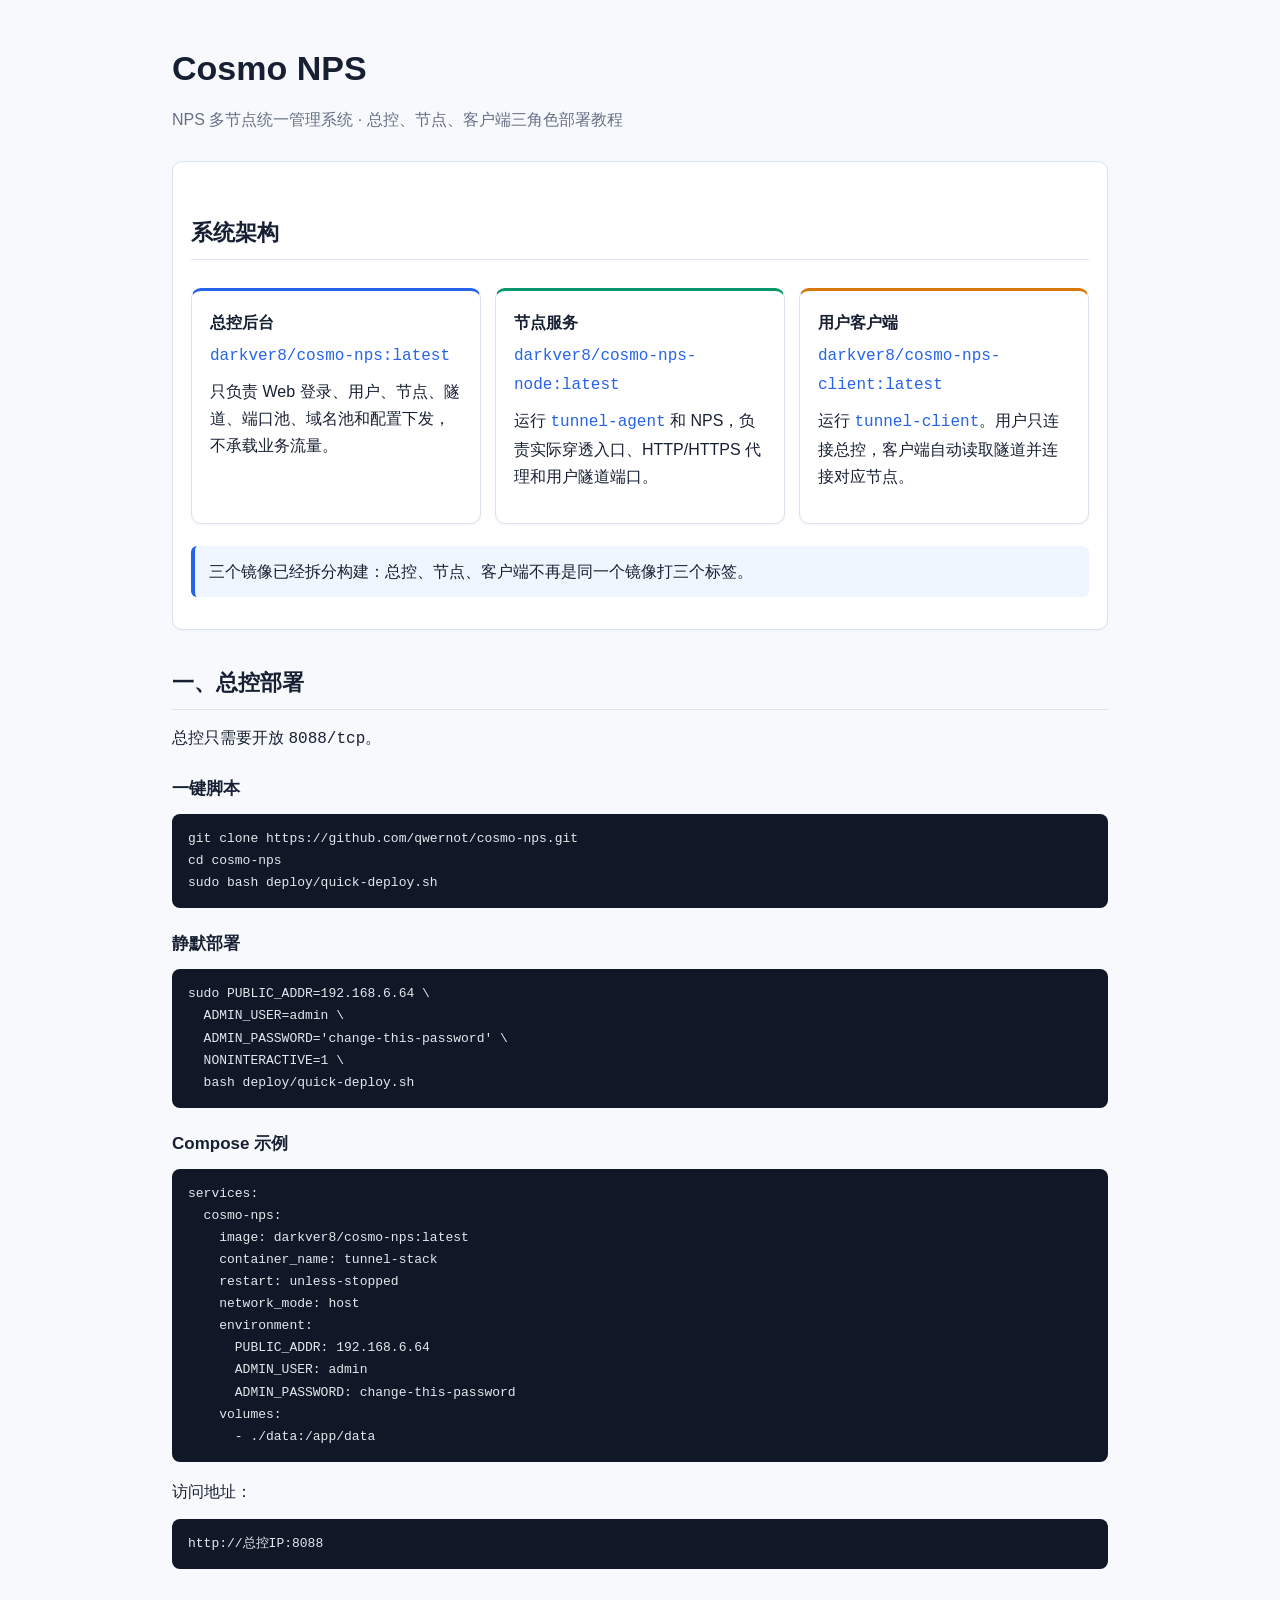
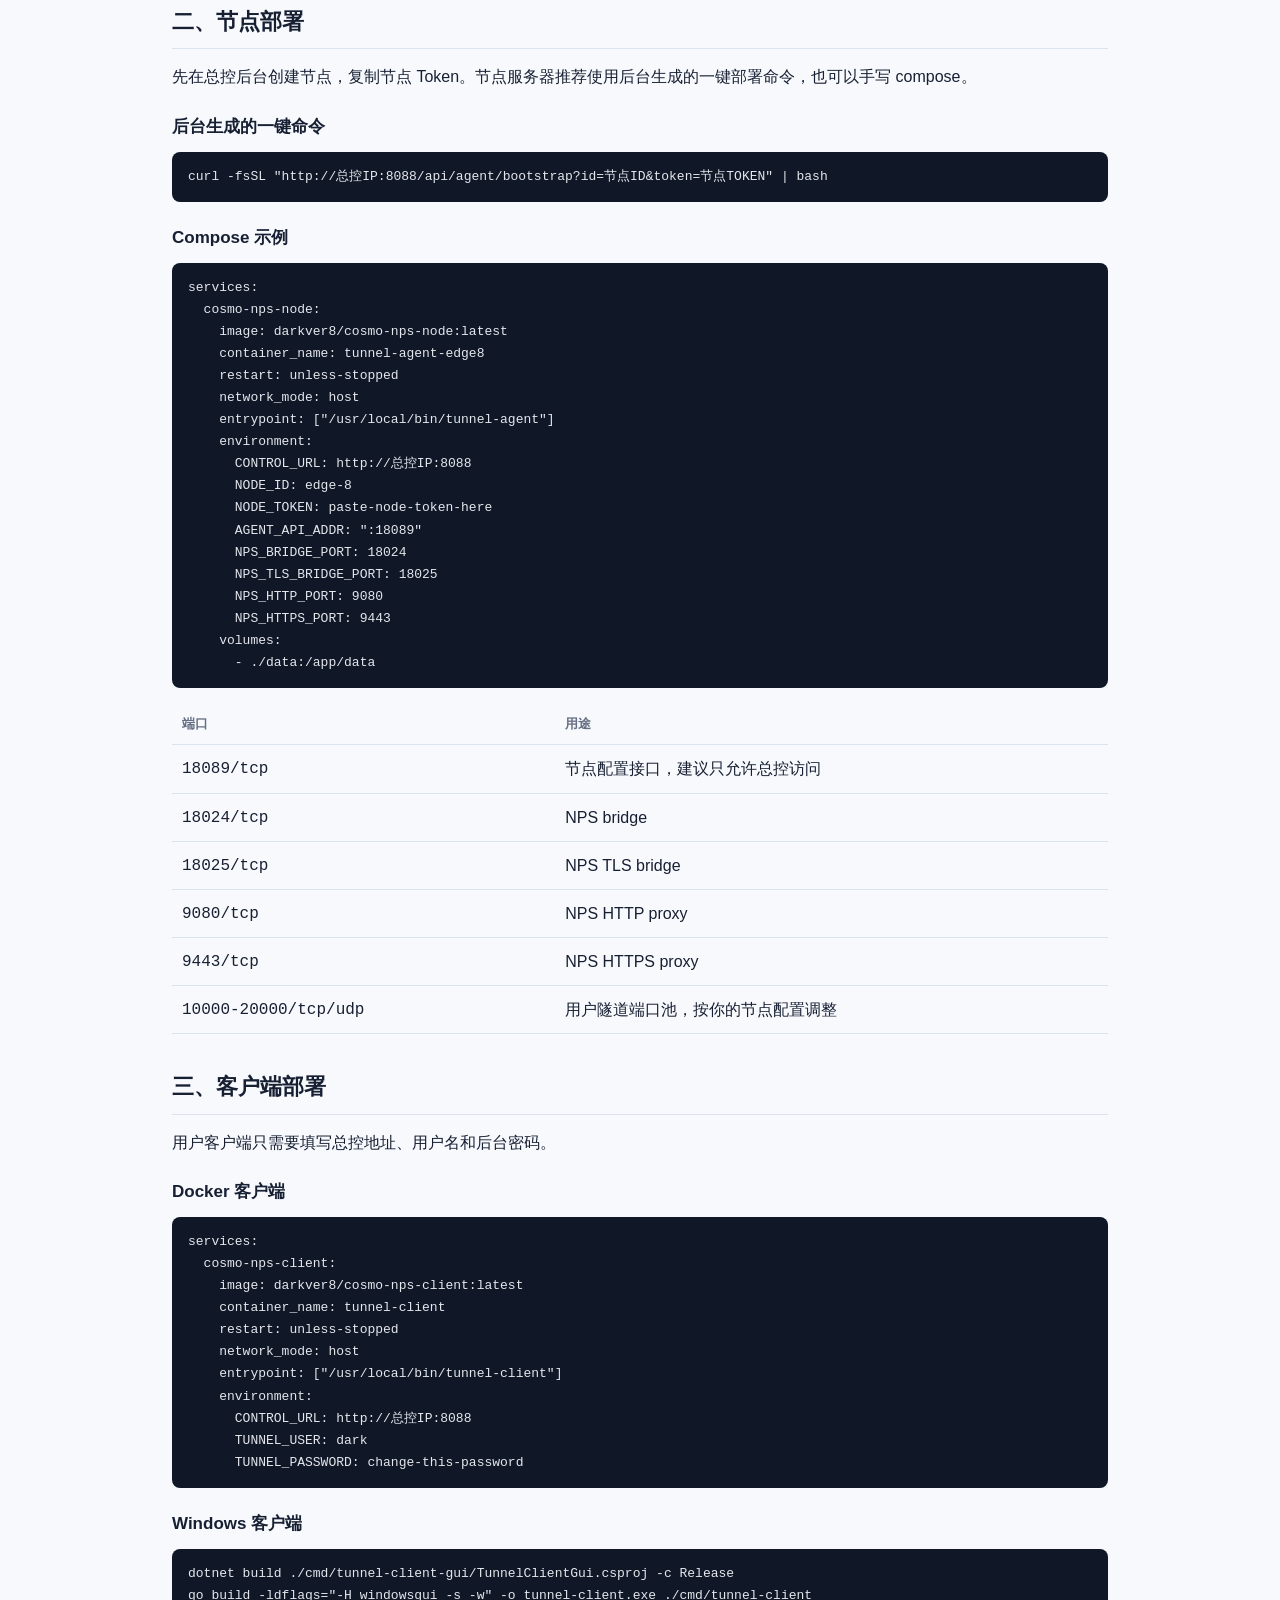
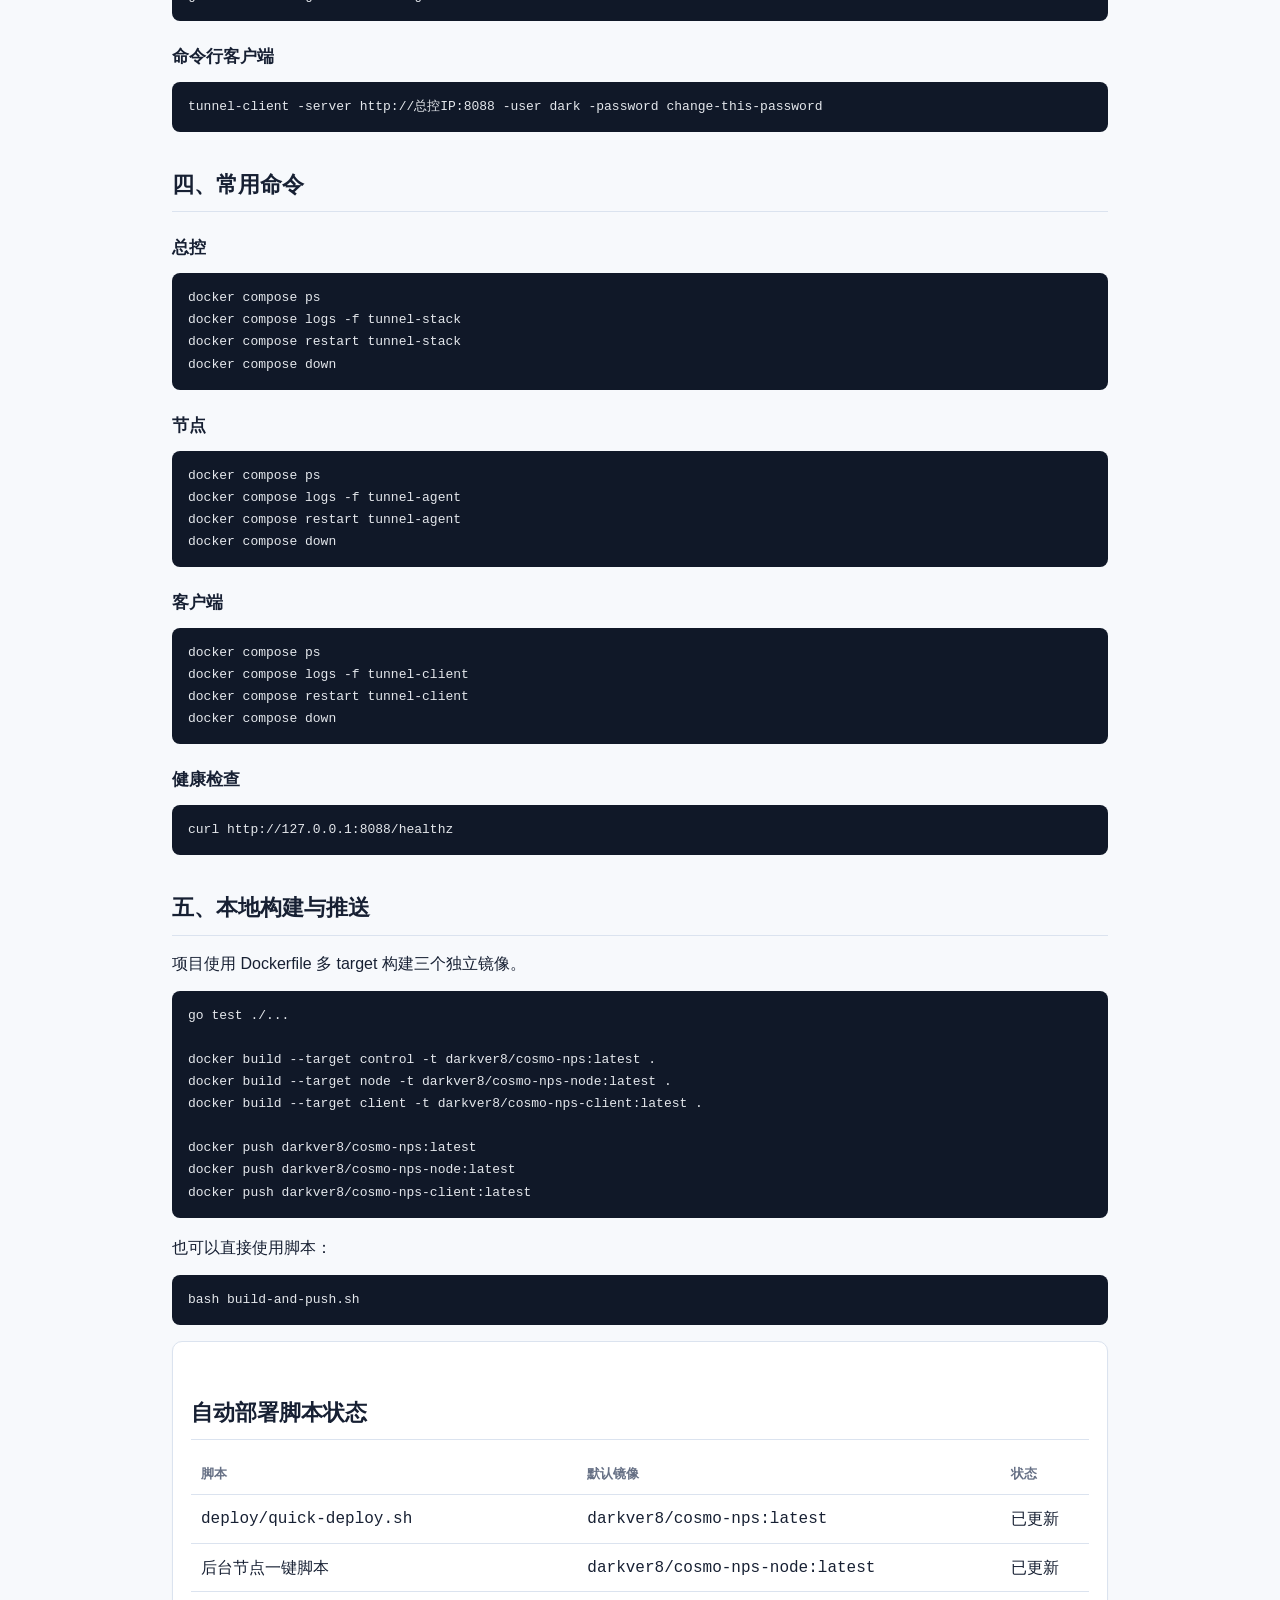
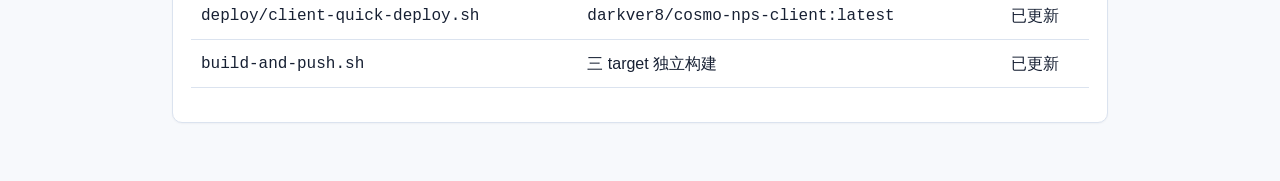
==== commit 99e6f636: "Update deployment docs for Cosmo NPS images" ====
--- a/docs/index.html
+++ b/docs/index.html
@@ -1,911 +1,253 @@
-<!DOCTYPE html>
+<!doctype html>
 <html lang="zh-CN">
 <head>
-<meta charset="UTF-8">
-<meta name="viewport" content="width=device-width, initial-scale=1.0">
-<title>Tunnel Control - 部署与使用教程</title>
-<style>
-  :root { --blue: #3b82f6; --green: #10b981; --orange: #f59e0b; --red: #ef4444; --gray: #6b7280; --bg: #f8fafc; --card: #ffffff; --border: #e2e8f0; --text: #1e293b; --muted: #64748b; }
-  * { margin: 0; padding: 0; box-sizing: border-box; }
-  body { font-family: -apple-system, BlinkMacSystemFont, "Segoe UI", Roboto, sans-serif; background: var(--bg); color: var(--text); line-height: 1.7; }
-  .container { max-width: 960px; margin: 0 auto; padding: 40px 24px; }
-  h1 { font-size: 2.2em; text-align: center; margin-bottom: 8px; background: linear-gradient(135deg, var(--blue), #8b5cf6); -webkit-background-clip: text; -webkit-text-fill-color: transparent; }
-  .subtitle { text-align: center; color: var(--muted); margin-bottom: 48px; font-size: 1.1em; }
-  h2 { font-size: 1.6em; margin: 48px 0 20px; padding-bottom: 10px; border-bottom: 2px solid var(--blue); display: flex; align-items: center; gap: 10px; }
-  h2 .icon { font-size: 1.2em; }
-  h3 { font-size: 1.2em; margin: 28px 0 12px; color: var(--blue); }
-  .card { background: var(--card); border: 1px solid var(--border); border-radius: 12px; padding: 24px; margin: 16px 0; box-shadow: 0 1px 3px rgba(0,0,0,0.05); }
-  .step { background: var(--card); border: 1px solid var(--border); border-radius: 12px; padding: 24px; margin: 20px 0; position: relative; }
-  .step-num { position: absolute; top: -14px; left: 20px; background: var(--blue); color: white; width: 28px; height: 28px; border-radius: 50%; display: flex; align-items: center; justify-content: center; font-weight: bold; font-size: 0.9em; }
-  .step-num.green { background: var(--green); }
-  .step-num.orange { background: var(--orange); }
-  pre { background: #1e293b; color: #e2e8f0; padding: 16px 20px; border-radius: 8px; overflow-x: auto; margin: 12px 0; font-size: 0.9em; line-height: 1.6; }
-  code { font-family: "JetBrains Mono", "Fira Code", Consolas, monospace; }
-  p code { background: #f1f5f9; padding: 2px 6px; border-radius: 4px; font-size: 0.9em; color: var(--blue); }
-  .note { background: #eff6ff; border-left: 4px solid var(--blue); padding: 14px 18px; border-radius: 0 8px 8px 0; margin: 16px 0; font-size: 0.95em; }
-  .warn { background: #fef3c7; border-left: 4px solid var(--orange); }
-  .success { background: #ecfdf5; border-left: 4px solid var(--green); }
-  table { width: 100%; border-collapse: collapse; margin: 12px 0; }
-  th, td { padding: 10px 14px; text-align: left; border-bottom: 1px solid var(--border); }
-  th { background: #f8fafc; font-weight: 600; font-size: 0.9em; color: var(--muted); }
-  .badge { display: inline-block; padding: 2px 10px; border-radius: 20px; font-size: 0.8em; font-weight: 600; }
-  .badge-blue { background: #dbeafe; color: #1d4ed8; }
-  .badge-green { background: #d1fae5; color: #065f46; }
-  .badge-orange { background: #fef3c7; color: #92400e; }
-  .toc { background: var(--card); border: 1px solid var(--border); border-radius: 12px; padding: 24px 32px; margin: 32px 0; }
-  .toc h3 { margin-top: 0; color: var(--text); }
-  .toc ol { padding-left: 20px; }
-  .toc li { margin: 6px 0; }
-  .toc a { color: var(--blue); text-decoration: none; }
-  .toc a:hover { text-decoration: underline; }
-  .divider { height: 1px; background: var(--border); margin: 48px 0; }
-  .env-table td:first-child { font-family: monospace; color: var(--blue); white-space: nowrap; font-weight: 600; }
-  .env-table td:nth-child(2) { color: var(--muted); }
-  .port-tag { display: inline-block; background: #f1f5f9; padding: 2px 8px; border-radius: 4px; font-family: monospace; font-size: 0.85em; margin: 2px; }
-  .flow-box { display: flex; gap: 16px; flex-wrap: wrap; margin: 20px 0; }
-  .flow-item { flex: 1; min-width: 200px; text-align: center; padding: 20px; background: var(--card); border: 1px solid var(--border); border-radius: 12px; }
-  .flow-item .emoji { font-size: 2.5em; margin-bottom: 8px; }
-  .flow-item .label { font-weight: 600; margin-bottom: 4px; }
-  .flow-item .desc { font-size: 0.85em; color: var(--muted); }
-  .arrow-right { display: flex; align-items: center; font-size: 1.5em; color: var(--muted); }
-</style>
+  <meta charset="utf-8">
+  <meta name="viewport" content="width=device-width, initial-scale=1">
+  <title>Cosmo NPS - 部署与使用教程</title>
+  <style>
+    :root {
+      --bg: #f7f9fc;
+      --panel: #ffffff;
+      --text: #172033;
+      --muted: #667085;
+      --line: #dbe3ef;
+      --blue: #2563eb;
+      --green: #059669;
+      --orange: #d97706;
+      --code: #101828;
+    }
+    * { box-sizing: border-box; }
+    body {
+      margin: 0;
+      background: var(--bg);
+      color: var(--text);
+      font-family: -apple-system, BlinkMacSystemFont, "Segoe UI", "Microsoft YaHei", sans-serif;
+      line-height: 1.7;
+    }
+    .wrap { max-width: 980px; margin: 0 auto; padding: 40px 22px 72px; }
+    header { margin-bottom: 28px; }
+    h1 { margin: 0 0 8px; font-size: 34px; letter-spacing: 0; }
+    .subtitle { margin: 0; color: var(--muted); font-size: 16px; }
+    h2 { margin: 34px 0 14px; padding-bottom: 8px; border-bottom: 1px solid var(--line); font-size: 22px; }
+    h3 { margin: 22px 0 10px; font-size: 17px; }
+    p { margin: 8px 0 14px; }
+    a { color: var(--blue); text-decoration: none; }
+    a:hover { text-decoration: underline; }
+    .card {
+      background: var(--panel);
+      border: 1px solid var(--line);
+      border-radius: 10px;
+      padding: 18px;
+      margin: 14px 0;
+      box-shadow: 0 1px 2px rgba(16, 24, 40, 0.04);
+    }
+    .grid { display: grid; grid-template-columns: repeat(3, 1fr); gap: 14px; }
+    .role { border-top: 3px solid var(--blue); }
+    .role.node { border-top-color: var(--green); }
+    .role.client { border-top-color: var(--orange); }
+    .role strong { display: block; margin-bottom: 4px; }
+    .role code { color: var(--blue); }
+    pre {
+      margin: 10px 0 16px;
+      padding: 14px 16px;
+      overflow-x: auto;
+      border-radius: 8px;
+      background: var(--code);
+      color: #e4e7ec;
+      font-size: 13px;
+    }
+    code { font-family: Consolas, "JetBrains Mono", monospace; }
+    table { width: 100%; border-collapse: collapse; margin: 10px 0 16px; }
+    th, td { border-bottom: 1px solid var(--line); padding: 9px 10px; text-align: left; }
+    th { color: var(--muted); font-size: 13px; }
+    .note { border-left: 4px solid var(--blue); background: #eff6ff; padding: 12px 14px; border-radius: 6px; }
+    .warn { border-left-color: var(--orange); background: #fffbeb; }
+    @media (max-width: 760px) {
+      .grid { grid-template-columns: 1fr; }
+      h1 { font-size: 28px; }
+    }
+  </style>
 </head>
 <body>
-<div class="container">
-
-<h1>🚀 Tunnel Control</h1>
-<p class="subtitle">NPS 多节点统一管理 · 部署与使用教程</p>
-
-<!-- 系统架构图 (SVG) -->
-<div class="card">
-<svg viewBox="0 0 900 360" xmlns="http://www.w3.org/2000/svg" style="width:100%;height:auto;">
-  <defs>
-    <linearGradient id="g1" x1="0%" y1="0%" x2="100%" y2="100%"><stop offset="0%" stop-color="#3b82f6"/><stop offset="100%" stop-color="#6366f1"/></linearGradient>
-    <linearGradient id="g2" x1="0%" y1="0%" x2="100%" y2="100%"><stop offset="0%" stop-color="#10b981"/><stop offset="100%" stop-color="#059669"/></linearGradient>
-    <linearGradient id="g3" x1="0%" y1="0%" x2="100%" y2="100%"><stop offset="0%" stop-color="#f59e0b"/><stop offset="100%" stop-color="#d97706"/></linearGradient>
-    <filter id="shadow"><feDropShadow dx="0" dy="2" stdDeviation="4" flood-opacity="0.1"/></filter>
-  </defs>
-  <!-- 总控 -->
-  <rect x="30" y="60" width="220" height="240" rx="16" fill="white" stroke="#e2e8f0" filter="url(#shadow)"/>
-  <rect x="30" y="60" width="220" height="50" rx="16" fill="url(#g1)"/>
-  <rect x="30" y="94" width="220" height="16" fill="url(#g1)"/>
-  <text x="140" y="92" text-anchor="middle" fill="white" font-weight="bold" font-size="16">🖥️ 总控</text>
-  <text x="140" y="140" text-anchor="middle" fill="#1e293b" font-weight="bold" font-size="14">tunnel-all</text>
-  <text x="140" y="165" text-anchor="middle" fill="#64748b" font-size="12">darkver8/tunnel-all:latest</text>
-  <text x="140" y="195" text-anchor="middle" fill="#3b82f6" font-weight="bold" font-size="13">端口: 8088</text>
-  <text x="140" y="220" text-anchor="middle" fill="#64748b" font-size="11">Web 后台管理</text>
-  <text x="140" y="240" text-anchor="middle" fill="#64748b" font-size="11">用户 · 节点 · 隧道管理</text>
-  <text x="140" y="260" text-anchor="middle" fill="#64748b" font-size="11">配置下发</text>
-  <!-- 节点 -->
-  <rect x="340" y="40" width="220" height="280" rx="16" fill="white" stroke="#e2e8f0" filter="url(#shadow)"/>
-  <rect x="340" y="40" width="220" height="50" rx="16" fill="url(#g2)"/>
-  <rect x="340" y="74" width="220" height="16" fill="url(#g2)"/>
-  <text x="450" y="72" text-anchor="middle" fill="white" font-weight="bold" font-size="16">⚡ 节点</text>
-  <text x="450" y="120" text-anchor="middle" fill="#1e293b" font-weight="bold" font-size="14">tunnel-port (tunnel-agent)</text>
-  <text x="450" y="145" text-anchor="middle" fill="#64748b" font-size="12">darkver8/tunnel-port:latest</text>
-  <text x="450" y="175" text-anchor="middle" fill="#10b981" font-weight="bold" font-size="12">18024 NPS Bridge</text>
-  <text x="450" y="195" text-anchor="middle" fill="#10b981" font-weight="bold" font-size="12">18025 TLS Bridge</text>
-  <text x="450" y="215" text-anchor="middle" fill="#10b981" font-weight="bold" font-size="12">9080 HTTP Proxy</text>
-  <text x="450" y="235" text-anchor="middle" fill="#10b981" font-weight="bold" font-size="12">9443 HTTPS Proxy</text>
-  <text x="450" y="260" text-anchor="middle" fill="#64748b" font-size="11">18089 Agent API</text>
-  <text x="450" y="285" text-anchor="middle" fill="#64748b" font-size="11">10000-20000 用户隧道端口</text>
-  <!-- 客户端 -->
-  <rect x="650" y="60" width="220" height="240" rx="16" fill="white" stroke="#e2e8f0" filter="url(#shadow)"/>
-  <rect x="650" y="60" width="220" height="50" rx="16" fill="url(#g3)"/>
-  <rect x="650" y="94" width="220" height="16" fill="url(#g3)"/>
-  <text x="760" y="92" text-anchor="middle" fill="white" font-weight="bold" font-size="16">💻 客户端</text>
-  <text x="760" y="140" text-anchor="middle" fill="#1e293b" font-weight="bold" font-size="14">tunnel-client</text>
-  <text x="760" y="165" text-anchor="middle" fill="#64748b" font-size="12">darkver8/tunnel-client:latest</text>
-  <text x="760" y="195" text-anchor="middle" fill="#d97706" font-weight="bold" font-size="13">端口: 18090</text>
-  <text x="760" y="220" text-anchor="middle" fill="#64748b" font-size="11">Web GUI Dashboard</text>
-  <text x="760" y="240" text-anchor="middle" fill="#64748b" font-size="11">自动连接对应节点</text>
-  <text x="760" y="260" text-anchor="middle" fill="#64748b" font-size="11">Windows 托盘 / Linux 守护</text>
-  <!-- 箭头: 总控→节点 -->
-  <line x1="250" y1="150" x2="340" y2="150" stroke="#94a3b8" stroke-width="2" marker-end="url(#arrowhead)"/>
-  <line x1="250" y1="180" x2="340" y2="180" stroke="#94a3b8" stroke-width="2" marker-end="url(#arrowhead)"/>
-  <text x="295" y="143" text-anchor="middle" fill="#94a3b8" font-size="10">配置推送</text>
-  <text x="295" y="196" text-anchor="middle" fill="#94a3b8" font-size="10">流量上报</text>
-  <!-- 箭头: 客户端→总控 -->
-  <path d="M650 160 Q 450 340 250 200" fill="none" stroke="#f59e0b" stroke-width="2" stroke-dasharray="6,4" marker-end="url(#arrowOrange)"/>
-  <text x="430" y="330" text-anchor="middle" fill="#f59e0b" font-size="11">① 登录 + 获取隧道配置</text>
-  <!-- 箭头: 客户端→节点 -->
-  <line x1="650" y1="200" x2="560" y2="200" stroke="#10b981" stroke-width="2" marker-end="url(#arrowGreen)"/>
-  <text x="605" y="218" text-anchor="middle" fill="#10b981" font-size="11">② NPS 隧道连接</text>
-  <!-- 箭头定义 -->
-  <defs>
-    <marker id="arrowhead" markerWidth="10" markerHeight="7" refX="10" refY="3.5" orient="auto"><polygon points="0 0, 10 3.5, 0 7" fill="#94a3b8"/></marker>
-    <marker id="arrowOrange" markerWidth="10" markerHeight="7" refX="0" refY="3.5" orient="auto"><polygon points="10 0, 0 3.5, 10 7" fill="#f59e0b"/></marker>
-    <marker id="arrowGreen" markerWidth="10" markerHeight="7" refX="0" refY="3.5" orient="auto"><polygon points="10 0, 0 3.5, 10 7" fill="#10b981"/></marker>
-  </defs>
-</svg>
-</div>
-
-<div class="note">
-  <strong>💡 核心流程：</strong>客户端先登录总控获取隧道配置 → 然后自动连接对应节点的 NPS Bridge 建立隧道。总控只负责管理，不参与数据转发。
-</div>
-
-<!-- 目录 -->
-<div class="toc" id="toc">
-  <h3>📑 目录</h3>
-  <ol>
-    <li><a href="#part1">第一部分：总控部署</a>
-      <ol>
-        <li><a href="#p1-quick">🚀 一键脚本部署（推荐）</a></li>
-        <li><a href="#p1-manual">手动 Docker 部署</a></li>
-      </ol>
-    </li>
-    <li><a href="#part2">第二部分：总控使用（Web 后台）</a>
-      <ol>
-        <li><a href="#p2-login">登录后台</a></li>
-        <li><a href="#p2-user">创建用户</a></li>
-        <li><a href="#p2-node">创建节点</a></li>
-        <li><a href="#p2-tunnel">创建隧道</a></li>
-        <li><a href="#p2-config">查看客户端配置</a></li>
-      </ol>
-    </li>
-    <li><a href="#part3">第三部分：节点部署</a>
-      <ol>
-        <li><a href="#p3-quick">🚀 一键部署（推荐）</a></li>
-        <li><a href="#p3-manual">手动 Docker 部署</a></li>
-      </ol>
-    </li>
-    <li><a href="#part4">第四部分：客户端部署与使用</a>
-      <ol>
-        <li><a href="#p4-quick">🚀 一键脚本部署（推荐）</a></li>
-        <li><a href="#p4-windows">Windows GUI 客户端</a></li>
-        <li><a href="#p4-linux">Linux 守护进程</a></li>
-        <li><a href="#p4-cmd">命令行模式</a></li>
-        <li><a href="#p4-docker">Docker 部署</a></li>
-      </ol>
-    </li>
-    <li><a href="#part5">第五部分：端口放行清单</a></li>
-    <li><a href="#part6">附录：常用命令</a></li>
-  </ol>
-</div>
-
-<!-- ==================== 第一部分：总控部署 ==================== -->
-<div class="divider"></div>
-<h2 id="part1"><span class="icon">🖥️</span> 第一部分：总控部署</h2>
-
-<p>总控是整个系统的核心管理中枢，负责 Web 后台、用户管理、节点管理和隧道配置下发。</p>
-
-<h3 id="p1-quick">🚀 方式一：一键脚本部署（推荐）</h3>
-<p>脚本会自动完成以下所有操作：检测系统 → 安装 Docker（含阿里云镜像加速）→ 拉取镜像 → 交互式配置 → 启动服务 → 健康检查。</p>
-
-<div class="card">
-<svg viewBox="0 0 800 220" xmlns="http://www.w3.org/2000/svg" style="width:100%;height:auto;">
-  <rect width="800" height="220" rx="12" fill="#1e293b"/>
-  <text x="30" y="30" fill="#10b981" font-size="13" font-family="monospace" font-weight="bold">[STEP]  tunnel-all 总控快速部署</text>
-  <text x="30" y="52" fill="#10b981" font-size="12" font-family="monospace">[INFO]  检测到系统: ubuntu 22.04</text>
-  <text x="30" y="74" fill="#10b981" font-size="12" font-family="monospace">[INFO]  Docker 已安装</text>
-  <text x="30" y="96" fill="#10b981" font-size="12" font-family="monospace">[INFO]  Docker Compose 已安装</text>
-  <text x="30" y="118" fill="#06b6d4" font-size="12" font-family="monospace">[STEP]  部署 tunnel-control 总控服务</text>
-  <text x="30" y="140" fill="#94a3b8" font-size="12" font-family="monospace">========== 总控配置 ==========</text>
-  <text x="30" y="162" fill="#e2e8f0" font-size="12" font-family="monospace">公网IP/域名 [留空=本机IP]: <tspan fill="#f59e0b">1.2.3.4</tspan></text>
-  <text x="30" y="184" fill="#e2e8f0" font-size="12" font-family="monospace">管理员用户名 [admin]: <tspan fill="#f59e0b">admin</tspan></text>
-  <text x="30" y="206" fill="#e2e8f0" font-size="12" font-family="monospace">管理员密码 [自动生成]: <tspan fill="#f59e0b">MyStr0ngP@ss</tspan></text>
-</svg>
-<p style="text-align:center;margin-top:12px;color:var(--muted);font-size:0.9em;">一键脚本交互式配置界面</p>
-</div>
-
-<div class="step">
-  <div class="step-num">1</div>
-  <h3>在服务器上执行一键部署命令</h3>
-  <p>SSH 登录到总控服务器，以 root 或 sudo 执行：</p>
-  <pre><code># 下载项目并执行一键部署脚本
-git clone https://github.com/qwernot/tunnel-all.git
-cd tunnel-all
-bash deploy/quick-deploy.sh</code></pre>
-  <p>脚本会交互式询问三个配置项：</p>
-  <table>
-    <tr><th>提示</th><th>说明</th><th>留空默认值</th></tr>
-    <tr><td>公网 IP/域名</td><td>服务器的公网地址，留空自动获取</td><td>自动检测</td></tr>
-    <tr><td>管理员用户名</td><td>后台登录账号</td><td><code>admin</code></td></tr>
-    <tr><td>管理员密码</td><td>后台登录密码</td><td>随机生成 12 位强密码</td></tr>
-  </table>
-</div>
-
-<div class="step">
-  <div class="step-num">2</div>
-  <h3>等待自动完成</h3>
-  <p>脚本会自动安装 Docker、配置镜像加速、拉取镜像、启动服务，最后进行健康检查。成功后输出：</p>
-  <pre><code>==========================================
-  ✓ 总控部署成功！
-==========================================
-
-  访问地址: http://1.2.3.4:8088
-  用户名:   admin
-  密码:     MyStr0ngP@ss
-
-  常用命令:
-    查看状态: docker compose ps
-    查看日志: docker compose logs -f tunnel-stack
-    重启服务: docker compose restart tunnel-stack
-    停止服务: docker compose down
-==========================================</code></pre>
-  <div class="success">
-    <strong>✅ 部署完成！</strong>请妥善保存输出的账号密码，直接访问 Web 后台即可。跳到 <a href="#part2">第二部分：总控使用</a>。
-  </div>
-</div>
-
-<h3 id="p1-manual">方式二：手动 Docker 部署</h3>
-<p>如果你已经安装了 Docker，或者需要自定义配置，可以手动部署。</p>
-
-<div class="card">
-  <ul>
-    <li>一台有公网 IP 的服务器（或内网可访问的机器）</li>
-    <li>已安装 Docker 和 Docker Compose</li>
-    <li>放行端口 <span class="port-tag">8088/tcp</span>（Web 后台）</li>
-  </ul>
-</div>
-
-<div class="step">
-  <div class="step-num">1</div>
-  <h3>创建部署目录</h3>
-  <pre><code>mkdir -p ~/tunnel-stack && cd ~/tunnel-stack</code></pre>
-</div>
-
-<div class="step">
-  <div class="step-num">2</div>
-  <h3>编写 docker-compose.yml</h3>
-  <pre><code>services:
-  tunnel-control:
-    image: darkver8/tunnel-all:latest
+  <main class="wrap">
+    <header>
+      <h1>Cosmo NPS</h1>
+      <p class="subtitle">NPS 多节点统一管理系统 · 总控、节点、客户端三角色部署教程</p>
+    </header>
+
+    <section class="card">
+      <h2>系统架构</h2>
+      <div class="grid">
+        <div class="card role">
+          <strong>总控后台</strong>
+          <code>darkver8/cosmo-nps:latest</code>
+          <p>只负责 Web 登录、用户、节点、隧道、端口池、域名池和配置下发，不承载业务流量。</p>
+        </div>
+        <div class="card role node">
+          <strong>节点服务</strong>
+          <code>darkver8/cosmo-nps-node:latest</code>
+          <p>运行 <code>tunnel-agent</code> 和 NPS，负责实际穿透入口、HTTP/HTTPS 代理和用户隧道端口。</p>
+        </div>
+        <div class="card role client">
+          <strong>用户客户端</strong>
+          <code>darkver8/cosmo-nps-client:latest</code>
+          <p>运行 <code>tunnel-client</code>。用户只连接总控，客户端自动读取隧道并连接对应节点。</p>
+        </div>
+      </div>
+      <p class="note">三个镜像已经拆分构建：总控、节点、客户端不再是同一个镜像打三个标签。</p>
+    </section>
+
+    <section>
+      <h2>一、总控部署</h2>
+      <p>总控只需要开放 <code>8088/tcp</code>。</p>
+      <h3>一键脚本</h3>
+      <pre><code>git clone https://github.com/qwernot/cosmo-nps.git
+cd cosmo-nps
+sudo bash deploy/quick-deploy.sh</code></pre>
+
+      <h3>静默部署</h3>
+      <pre><code>sudo PUBLIC_ADDR=192.168.6.64 \
+  ADMIN_USER=admin \
+  ADMIN_PASSWORD='change-this-password' \
+  NONINTERACTIVE=1 \
+  bash deploy/quick-deploy.sh</code></pre>
+
+      <h3>Compose 示例</h3>
+      <pre><code>services:
+  cosmo-nps:
+    image: darkver8/cosmo-nps:latest
     container_name: tunnel-stack
     restart: unless-stopped
     network_mode: host
     environment:
-      PUBLIC_ADDR: 192.168.6.64        # 替换为你的服务器公网 IP
-      ADMIN_USER: admin                # 管理员用户名
-      ADMIN_PASSWORD: change-this-password  # 管理员密码（务必修改！）
+      PUBLIC_ADDR: 192.168.6.64
+      ADMIN_USER: admin
+      ADMIN_PASSWORD: change-this-password
     volumes:
       - ./data:/app/data</code></pre>
-  <div class="note">
-    <strong>环境变量说明：</strong>
-    <table class="env-table">
-      <tr><td>PUBLIC_ADDR</td><td>服务器公网地址，用于生成客户端配置中的连接地址</td></tr>
-      <tr><td>ADMIN_USER</td><td>首次启动时自动创建的管理员用户名</td></tr>
-      <tr><td>ADMIN_PASSWORD</td><td>管理员密码，请设置强密码</td></tr>
-    </table>
-  </div>
-</div>
-
-<div class="step">
-  <div class="step-num">3</div>
-  <h3>启动总控</h3>
-  <pre><code>docker compose up -d</code></pre>
-  <p>查看启动日志确认是否正常运行：</p>
-  <pre><code>docker compose logs -f tunnel-stack</code></pre>
-  <p>看到类似 <code>created bootstrap admin user "admin"</code> 和 <code>listening on :8088</code> 即表示启动成功。</p>
-</div>
-
-<div class="step">
-  <div class="step-num">4</div>
-  <h3>验证运行</h3>
-  <pre><code>curl http://127.0.0.1:8088/healthz</code></pre>
-  <p>返回 <code>ok</code> 即表示总控正常运行。访问 <code>http://你的IP:8088</code> 即可打开 Web 后台。</p>
-</div>
-
-<!-- ==================== 第二部分：总控使用 ==================== -->
-<div class="divider"></div>
-<h2 id="part2"><span class="icon">⚙️</span> 第二部分：总控使用（Web 后台）</h2>
-
-<h3 id="p2-login">登录后台</h3>
-<div class="card">
-  <svg viewBox="0 0 800 320" xmlns="http://www.w3.org/2000/svg" style="width:100%;height:auto;">
-    <rect width="800" height="320" rx="12" fill="#f1f5f9"/>
-    <rect x="250" y="30" width="300" height="260" rx="12" fill="white" stroke="#e2e8f0" filter="url(#shadow)"/>
-    <rect x="250" y="30" width="300" height="60" rx="12" fill="white"/>
-    <rect x="340" y="46" width="40" height="30" rx="4" fill="none" stroke="#6366f1" stroke-width="2"/>
-    <rect x="344" y="50" width="14" height="6" rx="1" fill="#6366f1"/>
-    <rect x="344" y="60" width="14" height="6" rx="1" fill="#6366f1"/>
-    <line x1="362" y1="53" x2="376" y2="53" stroke="#6366f1" stroke-width="2"/>
-    <line x1="362" y1="63" x2="376" y2="63" stroke="#6366f1" stroke-width="2"/>
-    <text x="400" y="110" text-anchor="middle" fill="#1e293b" font-weight="bold" font-size="18">Tunnel Control</text>
-    <text x="400" y="130" text-anchor="middle" fill="#94a3b8" font-size="12">统一穿透后台</text>
-    <rect x="290" y="150" width="220" height="36" rx="6" fill="#f8fafc" stroke="#e2e8f0"/>
-    <text x="300" y="173" fill="#94a3b8" font-size="13">admin</text>
-    <rect x="290" y="196" width="220" height="36" rx="6" fill="#f8fafc" stroke="#e2e8f0"/>
-    <text x="300" y="219" fill="#94a3b8" font-size="13">••••••••</text>
-    <rect x="290" y="248" width="220" height="36" rx="8" fill="#6366f1"/>
-    <text x="400" y="271" text-anchor="middle" fill="white" font-weight="bold" font-size="14">登 录</text>
-    <text x="400" y="305" text-anchor="middle" fill="#94a3b8" font-size="10">首次启动使用环境变量中的管理员账号</text>
-  </svg>
-  <p style="text-align:center;margin-top:12px;color:var(--muted);font-size:0.9em;">登录页面示意图</p>
-</div>
-
-<p>打开浏览器访问 <code>http://你的服务器IP:8088</code>，使用设置的管理员账号密码登录。</p>
-
-<h3 id="p2-user">创建用户</h3>
-<p>登录后台后，点击左侧导航 <strong>「👥 用户」</strong> 进入用户管理页面。</p>
-
-<div class="card">
-  <svg viewBox="0 0 800 380" xmlns="http://www.w3.org/2000/svg" style="width:100%;height:auto;">
-    <rect width="800" height="380" rx="12" fill="#f1f5f9"/>
-    <!-- 左侧表单 -->
-    <rect x="20" y="20" width="360" height="340" rx="10" fill="white" stroke="#e2e8f0"/>
-    <text x="40" y="50" fill="#1e293b" font-weight="bold" font-size="15">创建用户</text>
-    <text x="40" y="80" fill="#64748b" font-size="12">用户名</text>
-    <rect x="40" y="86" width="320" height="30" rx="6" fill="#f8fafc" stroke="#e2e8f0"/>
-    <text x="50" y="106" fill="#3b82f6" font-size="12" font-weight="600">alice</text>
-    <text x="40" y="136" fill="#64748b" font-size="12">Web 密码</text>
-    <rect x="40" y="142" width="320" height="30" rx="6" fill="#f8fafc" stroke="#e2e8f0"/>
-    <text x="50" y="162" fill="#94a3b8" font-size="12">alice123</text>
-    <text x="40" y="192" fill="#64748b" font-size="12">端口池</text>
-    <rect x="40" y="198" width="320" height="30" rx="6" fill="#f8fafc" stroke="#e2e8f0"/>
-    <text x="50" y="218" fill="#3b82f6" font-size="12" font-weight="600">10000-10010,10020</text>
-    <text x="40" y="248" fill="#64748b" font-size="12">域名池</text>
-    <rect x="40" y="254" width="320" height="30" rx="6" fill="#f8fafc" stroke="#e2e8f0"/>
-    <text x="50" y="274" fill="#3b82f6" font-size="12" font-weight="600">*.example.com</text>
-    <rect x="40" y="300" width="140" height="36" rx="8" fill="#6366f1"/>
-    <text x="110" y="323" text-anchor="middle" fill="white" font-weight="bold" font-size="13">创建用户</text>
-    <!-- 右侧表格 -->
-    <rect x="400" y="20" width="380" height="340" rx="10" fill="white" stroke="#e2e8f0"/>
-    <text x="420" y="50" fill="#1e293b" font-weight="bold" font-size="15">用户列表</text>
-    <rect x="410" y="65" width="360" height="30" rx="4" fill="#f8fafc"/>
-    <text x="420" y="85" fill="#64748b" font-size="11" font-weight="600">用户名</text>
-    <text x="500" y="85" fill="#64748b" font-size="11" font-weight="600">端口池</text>
-    <text x="600" y="85" fill="#64748b" font-size="11" font-weight="600">状态</text>
-    <text x="680" y="85" fill="#64748b" font-size="11" font-weight="600">操作</text>
-    <text x="420" y="115" fill="#1e293b" font-size="12">admin</text>
-    <text x="500" y="115" fill="#64748b" font-size="12">-</text>
-    <rect x="595" y="103" width="40" height="18" rx="9" fill="#d1fae5"/>
-    <text x="615" y="116" text-anchor="middle" fill="#065f46" font-size="10" font-weight="600">启用</text>
-    <text x="420" y="145" fill="#1e293b" font-size="12">alice</text>
-    <text x="500" y="145" fill="#64748b" font-size="12">10000-10010</text>
-    <rect x="595" y="133" width="40" height="18" rx="9" fill="#d1fae5"/>
-    <text x="615" y="146" text-anchor="middle" fill="#065f46" font-size="10" font-weight="600">启用</text>
-    <rect x="660" y="133" width="36" height="18" rx="4" fill="#f1f5f9"/>
-    <text x="678" y="146" text-anchor="middle" fill="#64748b" font-size="10">编辑</text>
-    <rect x="700" y="133" width="36" height="18" rx="4" fill="#fef2f2"/>
-    <text x="718" y="146" text-anchor="middle" fill="#ef4444" font-size="10">删除</text>
-  </svg>
-  <p style="text-align:center;margin-top:12px;color:var(--muted);font-size:0.9em;">用户管理页面示意图</p>
-</div>
-
-<p>填写以下关键信息：</p>
-<table>
-  <tr><th>字段</th><th>说明</th><th>示例</th></tr>
-  <tr><td>用户名</td><td>客户端登录使用的账号</td><td><code>alice</code></td></tr>
-  <tr><td>Web 密码</td><td>用户登录后台的密码</td><td><code>alice123</code></td></tr>
-  <tr><td>角色</td><td><code>user</code> 普通用户 / <code>admin</code> 管理员</td><td><code>user</code></td></tr>
-  <tr><td>最大隧道数</td><td>允许创建的隧道上限</td><td><code>3</code></td></tr>
-  <tr><td>带宽限制</td><td>Mbps，0 = 不限速</td><td><code>10</code></td></tr>
-  <tr><td>月流量限制</td><td>GB，0 = 不限制</td><td><code>100</code></td></tr>
-  <tr><td>端口池</td><td>分配给该用户的端口范围</td><td><code>10000-10010,10020</code></td></tr>
-  <tr><td>域名池</td><td>分配给该用户的域名</td><td><code>*.example.com</code></td></tr>
-  <tr><td>NPS VerifyKey</td><td>留空自动生成</td><td>自动</td></tr>
-</table>
-
-<div class="success">
-  <strong>✅ 用户创建后：</strong>系统会自动生成 NPS VerifyKey，后续客户端连接节点时需要用到。
-</div>
-
-<h3 id="p2-node">创建节点</h3>
-<p>点击左侧导航 <strong>「🖥️ 节点」</strong> 进入节点管理页面。</p>
-
-<div class="card">
-  <svg viewBox="0 0 800 340" xmlns="http://www.w3.org/2000/svg" style="width:100%;height:auto;">
-    <rect width="800" height="340" rx="12" fill="#f1f5f9"/>
-    <rect x="20" y="20" width="360" height="300" rx="10" fill="white" stroke="#e2e8f0"/>
-    <text x="40" y="50" fill="#1e293b" font-weight="bold" font-size="15">创建节点</text>
-    <text x="40" y="78" fill="#64748b" font-size="12">节点 ID</text>
-    <rect x="40" y="84" width="150" height="28" rx="6" fill="#f8fafc" stroke="#e2e8f0"/>
-    <text x="50" y="103" fill="#3b82f6" font-size="12" font-weight="600">edge-8</text>
-    <text x="200" y="78" fill="#64748b" font-size="12">节点名称</text>
-    <rect x="200" y="84" width="160" height="28" rx="6" fill="#f8fafc" stroke="#e2e8f0"/>
-    <text x="210" y="103" fill="#1e293b" font-size="12">香港节点</text>
-    <text x="40" y="133" fill="#64748b" font-size="12">公网地址</text>
-    <rect x="40" y="139" width="320" height="28" rx="6" fill="#f8fafc" stroke="#e2e8f0"/>
-    <text x="50" y="158" fill="#3b82f6" font-size="12" font-weight="600">8.162.0.198</text>
-    <text x="40" y="188" fill="#64748b" font-size="12">节点 Token（留空自动生成）</text>
-    <rect x="40" y="194" width="320" height="28" rx="6" fill="#f8fafc" stroke="#e2e8f0"/>
-    <text x="50" y="213" fill="#94a3b8" font-size="12">自动生成</text>
-    <text x="40" y="243" fill="#64748b" font-size="12">节点端口池</text>
-    <rect x="40" y="249" width="320" height="28" rx="6" fill="#f8fafc" stroke="#e2e8f0"/>
-    <text x="50" y="268" fill="#3b82f6" font-size="12" font-weight="600">10000-20000</text>
-    <rect x="40" y="290" width="140" height="30" rx="8" fill="#6366f1"/>
-    <text x="110" y="310" text-anchor="middle" fill="white" font-weight="bold" font-size="12">创建节点</text>
-    <!-- 右侧 -->
-    <rect x="400" y="20" width="380" height="300" rx="10" fill="white" stroke="#e2e8f0"/>
-    <text x="420" y="50" fill="#1e293b" font-weight="bold" font-size="15">节点列表</text>
-    <rect x="410" y="65" width="360" height="28" rx="4" fill="#f8fafc"/>
-    <text x="420" y="84" fill="#64748b" font-size="10" font-weight="600">节点</text>
-    <text x="500" y="84" fill="#64748b" font-size="10" font-weight="600">公网地址</text>
-    <text x="590" y="84" fill="#64748b" font-size="10" font-weight="600">引擎</text>
-    <text x="650" y="84" fill="#64748b" font-size="10" font-weight="600">状态</text>
-    <text x="720" y="84" fill="#64748b" font-size="10" font-weight="600">操作</text>
-    <text x="420" y="112" fill="#1e293b" font-size="12" font-weight="600">香港节点</text>
-    <text x="420" y="126" fill="#94a3b8" font-size="10">edge-8</text>
-    <text x="500" y="112" fill="#64748b" font-size="12">8.162.0.198</text>
-    <rect x="585" y="101" width="34" height="16" rx="8" fill="#d1fae5"/>
-    <text x="602" y="113" text-anchor="middle" fill="#065f46" font-size="9" font-weight="600">NPS</text>
-    <rect x="645" y="101" width="34" height="16" rx="8" fill="#d1fae5"/>
-    <text x="662" y="113" text-anchor="middle" fill="#065f46" font-size="9" font-weight="600">启用</text>
-    <rect x="710" y="101" width="36" height="18" rx="4" fill="#dbeafe"/>
-    <text x="728" y="114" text-anchor="middle" fill="#3b82f6" font-size="10" font-weight="600">部署</text>
-  </svg>
-  <p style="text-align:center;margin-top:12px;color:var(--muted);font-size:0.9em;">节点管理页面示意图</p>
-</div>
-
-<table>
-  <tr><th>字段</th><th>说明</th><th>示例</th></tr>
-  <tr><td>节点 ID</td><td>唯一标识，建议使用简短名称</td><td><code>edge-8</code></td></tr>
-  <tr><td>节点名称</td><td>显示名称</td><td><code>香港节点</code></td></tr>
-  <tr><td>公网地址</td><td>节点服务器的 IP 或域名</td><td><code>8.162.0.198</code></td></tr>
-  <tr><td>节点 Token</td><td>留空自动生成，<strong>创建后需复制</strong></td><td>自动生成</td></tr>
-  <tr><td>节点端口池</td><td>节点可用的端口范围</td><td><code>10000-20000</code></td></tr>
-  <tr><td>NPS 端口</td><td>NPS Bridge 端口（默认 18024）</td><td><code>18024</code></td></tr>
-</table>
-
-<div class="warn">
-  <strong>⚠️ 重要：</strong>节点创建后，请立即点击 <strong>「部署」</strong> 按钮复制一键部署命令，或手动复制 <strong>节点 Token</strong>，后续部署节点时需要用到。
-</div>
-
-<h3 id="p2-tunnel">创建隧道</h3>
-<p>点击左侧导航 <strong>「🔌 隧道」</strong> 进入隧道管理页面。</p>
-
-<div class="card">
-  <svg viewBox="0 0 800 340" xmlns="http://www.w3.org/2000/svg" style="width:100%;height:auto;">
-    <rect width="800" height="340" rx="12" fill="#f1f5f9"/>
-    <rect x="20" y="20" width="360" height="300" rx="10" fill="white" stroke="#e2e8f0"/>
-    <text x="40" y="50" fill="#1e293b" font-weight="bold" font-size="15">创建隧道</text>
-    <text x="40" y="78" fill="#64748b" font-size="12">用户</text>
-    <rect x="40" y="84" width="150" height="28" rx="6" fill="#f8fafc" stroke="#e2e8f0"/>
-    <text x="50" y="103" fill="#3b82f6" font-size="12" font-weight="600">alice</text>
-    <text x="200" y="78" fill="#64748b" font-size="12">节点</text>
-    <rect x="200" y="84" width="160" height="28" rx="6" fill="#f8fafc" stroke="#e2e8f0"/>
-    <text x="210" y="103" fill="#3b82f6" font-size="12" font-weight="600">edge-8</text>
-    <text x="40" y="133" fill="#64748b" font-size="12">模式</text>
-    <rect x="40" y="139" width="150" height="28" rx="6" fill="#f8fafc" stroke="#e2e8f0"/>
-    <text x="50" y="158" fill="#3b82f6" font-size="12" font-weight="600">tcp</text>
-    <text x="200" y="133" fill="#64748b" font-size="12">远程端口</text>
-    <rect x="200" y="139" width="160" height="28" rx="6" fill="#f8fafc" stroke="#e2e8f0"/>
-    <text x="210" y="158" fill="#3b82f6" font-size="12" font-weight="600">10001</text>
-    <text x="40" y="188" fill="#64748b" font-size="12">本地 IP</text>
-    <rect x="40" y="194" width="150" height="28" rx="6" fill="#f8fafc" stroke="#e2e8f0"/>
-    <text x="50" y="213" fill="#1e293b" font-size="12">127.0.0.1</text>
-    <text x="200" y="188" fill="#64748b" font-size="12">本地端口</text>
-    <rect x="200" y="194" width="160" height="28" rx="6" fill="#f8fafc" stroke="#e2e8f0"/>
-    <text x="210" y="213" fill="#3b82f6" font-size="12" font-weight="600">8080</text>
-    <text x="40" y="243" fill="#64748b" font-size="12">备注</text>
-    <rect x="40" y="249" width="320" height="28" rx="6" fill="#f8fafc" stroke="#e2e8f0"/>
-    <text x="50" y="268" fill="#1e293b" font-size="12">web 服务</text>
-    <rect x="40" y="290" width="140" height="30" rx="8" fill="#6366f1"/>
-    <text x="110" y="310" text-anchor="middle" fill="white" font-weight="bold" font-size="12">创建隧道</text>
-    <!-- 右侧表格 -->
-    <rect x="400" y="20" width="380" height="300" rx="10" fill="white" stroke="#e2e8f0"/>
-    <text x="420" y="50" fill="#1e293b" font-weight="bold" font-size="15">隧道列表</text>
-    <rect x="410" y="65" width="360" height="28" rx="4" fill="#f8fafc"/>
-    <text x="420" y="84" fill="#64748b" font-size="10" font-weight="600">用户</text>
-    <text x="470" y="84" fill="#64748b" font-size="10" font-weight="600">模式</text>
-    <text x="520" y="84" fill="#64748b" font-size="10" font-weight="600">远程端口</text>
-    <text x="590" y="84" fill="#64748b" font-size="10" font-weight="600">本地目标</text>
-    <text x="680" y="84" fill="#64748b" font-size="10" font-weight="600">状态</text>
-    <text x="420" y="112" fill="#1e293b" font-size="12">alice</text>
-    <rect x="465" y="101" width="30" height="16" rx="8" fill="#dbeafe"/>
-    <text x="480" y="113" text-anchor="middle" fill="#1d4ed8" font-size="9" font-weight="600">TCP</text>
-    <text x="520" y="112" fill="#64748b" font-size="12">10001</text>
-    <text x="590" y="112" fill="#64748b" font-size="12">127.0.0.1:8080</text>
-    <rect x="675" y="101" width="34" height="16" rx="8" fill="#d1fae5"/>
-    <text x="692" y="113" text-anchor="middle" fill="#065f46" font-size="9" font-weight="600">启用</text>
-  </svg>
-  <p style="text-align:center;margin-top:12px;color:var(--muted);font-size:0.9em;">隧道管理页面示意图</p>
-</div>
-
-<p>隧道支持以下模式：</p>
-<table>
-  <tr><th>模式</th><th>说明</th><th>是否需要端口</th><th>是否需要域名</th></tr>
-  <tr><td><span class="badge badge-blue">tcp</span></td><td>TCP 端口转发</td><td>✅ 远程端口</td><td>❌</td></tr>
-  <tr><td><span class="badge badge-blue">udp</span></td><td>UDP 端口转发</td><td>✅ 远程端口</td><td>❌</td></tr>
-  <tr><td><span class="badge badge-green">socks5</span></td><td>SOCKS5 代理</td><td>✅ 远程端口</td><td>❌</td></tr>
-  <tr><td><span class="badge badge-orange">http</span></td><td>HTTP 域名转发</td><td>❌</td><td>✅ 域名</td></tr>
-  <tr><td><span class="badge badge-orange">https</span></td><td>HTTPS 域名转发</td><td>❌</td><td>✅ 域名</td></tr>
-</table>
-
-<div class="note">
-  <strong>💡 示例说明：</strong>创建一个 TCP 隧道，远程端口 <code>10001</code>，本地目标 <code>127.0.0.1:8080</code>。用户访问 <code>节点IP:10001</code> 即会被转发到用户本地机器的 <code>8080</code> 端口。
-</div>
-
-<h3 id="p2-config">查看客户端配置</h3>
-<p>点击左侧导航 <strong>「⚙️ 配置」</strong>，选择用户和节点，可以查看：</p>
-<ul>
-  <li><strong>NPS 命令</strong>：原生 npc 启动命令</li>
-  <li><strong>统一客户端</strong>：tunnel-client 启动命令（推荐）</li>
-  <li><strong>NPS 密钥</strong>：用户的 NPS VerifyKey</li>
-</ul>
-
-<!-- ==================== 第三部分：节点部署 ==================== -->
-<div class="divider"></div>
-<h2 id="part3"><span class="icon">⚡</span> 第三部分：节点部署</h2>
-
-<p>节点是实际承载隧道流量的服务器，运行 NPS 引擎并接收总控的配置下发。</p>
-
-<h3>前置要求</h3>
-<div class="card">
-  <ul>
-    <li>一台有公网 IP 的服务器</li>
-    <li>已安装 Docker 和 Docker Compose（或使用一键部署脚本）</li>
-    <li>在总控后台已创建节点，并获取了 <strong>节点 Token</strong></li>
-    <li>放行以下端口</li>
-  </ul>
-  <table>
-    <tr><th>端口</th><th>用途</th></tr>
-    <tr><td><span class="port-tag">18089/tcp</span></td><td>节点配置接口（建议只允许总控访问）</td></tr>
-    <tr><td><span class="port-tag">18024/tcp</span></td><td>NPS Bridge</td></tr>
-    <tr><td><span class="port-tag">18025/tcp</span></td><td>NPS TLS Bridge</td></tr>
-    <tr><td><span class="port-tag">9080/tcp</span></td><td>NPS HTTP Proxy</td></tr>
-    <tr><td><span class="port-tag">9443/tcp</span></td><td>NPS HTTPS Proxy</td></tr>
-    <tr><td><span class="port-tag">10000-20000/tcp+udp</span></td><td>用户隧道端口</td></tr>
-  </table>
-</div>
-
-<h3 id="p3-quick">方式一：一键部署（推荐）</h3>
-<p>总控后台内置了节点一键部署功能。脚本会优先通过 Docker 启动容器节点；若无 Docker，则自动下载二进制并注册为 Systemd 系统服务。</p>
-<div class="step">
-  <div class="step-num green">1</div>
-  <h3>在总控后台获取部署命令</h3>
-  <p>进入 <strong>「🖥️ 节点」</strong> 页面，找到目标节点，点击 <strong>「部署」</strong> 按钮。</p>
-  <div class="card">
-    <svg viewBox="0 0 700 260" xmlns="http://www.w3.org/2000/svg" style="width:100%;height:auto;">
-      <rect width="700" height="260" rx="12" fill="#f1f5f9"/>
-      <rect x="50" y="20" width="600" height="220" rx="12" fill="white" stroke="#e2e8f0" filter="url(#shadow)"/>
-      <text x="350" y="50" text-anchor="middle" fill="#1e293b" font-weight="bold" font-size="16">一键部署节点</text>
-      <text x="80" y="85" fill="#64748b" font-size="12">在任何 Linux 服务器上运行以下命令即可完成部署：</text>
-      <rect x="80" y="100" width="540" height="50" rx="8" fill="#1e293b"/>
-      <text x="95" y="125" fill="#10b981" font-size="12" font-family="monospace">curl -fsSL "http://192.168.6.64:8088/api/agent/bootstrap</text>
-      <text x="95" y="140" fill="#10b981" font-size="12" font-family="monospace">  ?id=edge-8&amp;token=xxxx" | bash</text>
-      <rect x="520" y="108" width="85" height="30" rx="6" fill="#6366f1"/>
-      <text x="562" y="128" text-anchor="middle" fill="white" font-size="12" font-weight="bold">复制命令</text>
-      <text x="80" y="180" fill="#64748b" font-size="12">💡 脚本会优先使用 Docker 部署；无 Docker 则自动下载二进制注册 Systemd 服务。</text>
-      <rect x="350" y="195" width="80" height="30" rx="6" fill="#f1f5f9" stroke="#e2e8f0"/>
-      <text x="390" y="215" text-anchor="middle" fill="#64748b" font-size="12">✕ 关闭</text>
-    </svg>
-    <p style="text-align:center;margin-top:12px;color:var(--muted);font-size:0.9em;">一键部署弹窗示意图</p>
-  </div>
-</div>
-
-<div class="step">
-  <div class="step-num green">2</div>
-  <h3>在节点服务器上执行</h3>
-  <p>SSH 登录到节点服务器，粘贴执行复制的命令即可。脚本会自动完成所有配置。</p>
-</div>
-
-<h3 id="p3-manual">方式二：Docker 手动部署</h3>
-<p>如果你已经安装了 Docker，或者需要自定义端口配置，可以手动部署。</p>
-<div class="step">
-  <div class="step-num green">1</div>
-  <h3>创建部署目录</h3>
-  <pre><code>mkdir -p ~/tunnel-agent && cd ~/tunnel-agent</code></pre>
-</div>
-
-<div class="step">
-  <div class="step-num green">2</div>
-  <h3>编写 docker-compose.yml</h3>
-  <pre><code>services:
-  tunnel-agent:
-    image: darkver8/tunnel-port:latest
+
+      <p>访问地址：</p>
+      <pre><code>http://总控IP:8088</code></pre>
+    </section>
+
+    <section>
+      <h2>二、节点部署</h2>
+      <p>先在总控后台创建节点，复制节点 Token。节点服务器推荐使用后台生成的一键部署命令，也可以手写 compose。</p>
+
+      <h3>后台生成的一键命令</h3>
+      <pre><code>curl -fsSL "http://总控IP:8088/api/agent/bootstrap?id=节点ID&amp;token=节点TOKEN" | bash</code></pre>
+
+      <h3>Compose 示例</h3>
+      <pre><code>services:
+  cosmo-nps-node:
+    image: darkver8/cosmo-nps-node:latest
     container_name: tunnel-agent-edge8
     restart: unless-stopped
     network_mode: host
     entrypoint: ["/usr/local/bin/tunnel-agent"]
     environment:
-      CONTROL_URL: http://192.168.6.64:8088     # 总控地址
-      NODE_ID: edge-8                           # 节点 ID（与后台一致）
-      NODE_TOKEN: paste-node-token-here         # 粘贴节点 Token
-      AGENT_API_ADDR: ":18089"                  # Agent API 端口
+      CONTROL_URL: http://总控IP:8088
+      NODE_ID: edge-8
+      NODE_TOKEN: paste-node-token-here
+      AGENT_API_ADDR: ":18089"
       NPS_BRIDGE_PORT: 18024
       NPS_TLS_BRIDGE_PORT: 18025
       NPS_HTTP_PORT: 9080
       NPS_HTTPS_PORT: 9443
     volumes:
       - ./data:/app/data</code></pre>
-</div>
-
-<div class="step">
-  <div class="step-num green">3</div>
-  <h3>启动节点</h3>
-  <pre><code>docker compose up -d</code></pre>
-  <p>查看日志确认连接成功：</p>
-  <pre><code>docker compose logs -f tunnel-agent</code></pre>
-  <p>看到 <code>synced node=edge-8 users=X tunnels=X</code> 即表示节点已成功同步配置。</p>
-</div>
-
-<div class="success">
-  <strong>✅ 验证：</strong>回到总控后台 <strong>「🖥️ 节点」</strong> 页面，该节点状态应显示为 <span class="badge badge-green">在线</span>。
-</div>
-
-<!-- ==================== 第四部分：客户端 ==================== -->
-<div class="divider"></div>
-<h2 id="part4"><span class="icon">💻</span> 第四部分：客户端部署与使用</h2>
-
-<p>用户只需要运行客户端，填写总控地址和账号密码，不需要知道具体连接哪个节点——系统会自动处理。</p>
-
-<h3 id="p4-quick">🚀 一键脚本部署（Linux 服务器推荐）</h3>
-<p>如果客户端需要部署在 Linux 服务器上（Docker 方式），可以使用一键脚本，自动完成 Docker 安装和客户端部署。</p>
-
-<div class="card">
-<svg viewBox="0 0 800 200" xmlns="http://www.w3.org/2000/svg" style="width:100%;height:auto;">
-  <rect width="800" height="200" rx="12" fill="#1e293b"/>
-  <text x="30" y="30" fill="#10b981" font-size="13" font-family="monospace" font-weight="bold">[STEP]  tunnel-all 客户端快速部署</text>
-  <text x="30" y="52" fill="#10b981" font-size="12" font-family="monospace">[INFO]  检测到系统: centos 7</text>
-  <text x="30" y="74" fill="#10b981" font-size="12" font-family="monospace">[INFO]  Docker 已安装</text>
-  <text x="30" y="96" fill="#06b6d4" font-size="12" font-family="monospace">[STEP]  部署 tunnel-client 客户端</text>
-  <text x="30" y="118" fill="#94a3b8" font-size="12" font-family="monospace">========== 客户端配置 ==========</text>
-  <text x="30" y="140" fill="#e2e8f0" font-size="12" font-family="monospace">总控地址 [http://192.168.6.64:8088]: <tspan fill="#f59e0b">http://1.2.3.4:8088</tspan></text>
-  <text x="30" y="162" fill="#e2e8f0" font-size="12" font-family="monospace">客户端用户名: <tspan fill="#f59e0b">alice</tspan></text>
-  <text x="30" y="184" fill="#e2e8f0" font-size="12" font-family="monospace">客户端密码: <tspan fill="#f59e0b">••••••••</tspan></text>
-</svg>
-<p style="text-align:center;margin-top:12px;color:var(--muted);font-size:0.9em;">客户端一键脚本交互式配置界面</p>
-</div>
-
-<div class="step">
-  <div class="step-num orange">1</div>
-  <h3>在客户端服务器上执行一键部署命令</h3>
-  <pre><code>git clone https://github.com/qwernot/tunnel-all.git
-cd tunnel-all
-bash deploy/client-quick-deploy.sh</code></pre>
-  <p>脚本会交互式询问：</p>
-  <table>
-    <tr><th>提示</th><th>说明</th></tr>
-    <tr><td>总控地址</td><td>总控服务器的完整 URL，如 <code>http://1.2.3.4:8088</code></td></tr>
-    <tr><td>客户端用户名</td><td>管理员在后台为你创建的账号</td></tr>
-    <tr><td>客户端密码</td><td>对应密码</td></tr>
-  </table>
-</div>
-
-<div class="step">
-  <div class="step-num orange">2</div>
-  <h3>等待自动完成</h3>
-  <p>脚本自动安装 Docker、拉取镜像、启动客户端容器。成功后输出：</p>
-  <pre><code>==========================================
-  ✓ 客户端部署成功！
-==========================================
-
-  总控地址:   http://1.2.3.4:8088
-  客户端账号: alice
-
-  常用命令:
-    查看状态: docker compose ps
-    查看日志: docker compose logs -f tunnel-client
-    重启服务: docker compose restart tunnel-client
-    停止服务: docker compose down
-==========================================</code></pre>
-  <div class="success">
-    <strong>✅ 客户端已连接！</strong>客户端会自动登录总控、获取隧道配置并连接对应节点。
-  </div>
-</div>
-
-<p style="margin-top:24px;font-weight:600;font-size:1.1em;">以下为桌面端/本地部署方式：</p>
-
-<h3 id="p4-windows">Windows GUI 客户端（推荐）</h3>
-
-<div class="card">
-  <svg viewBox="0 0 700 200" xmlns="http://www.w3.org/2000/svg" style="width:100%;height:auto;">
-    <rect width="700" height="200" rx="12" fill="#f1f5f9"/>
-    <!-- 系统托盘 -->
-    <rect x="20" y="20" width="200" height="160" rx="10" fill="white" stroke="#e2e8f0"/>
-    <text x="120" y="45" text-anchor="middle" fill="#1e293b" font-weight="bold" font-size="13">系统托盘</text>
-    <rect x="50" y="60" width="140" height="36" rx="8" fill="#f0fdf4" stroke="#86efac"/>
-    <circle cx="70" cy="78" r="6" fill="#10b981"/>
-    <text x="85" y="83" fill="#1e293b" font-size="12">Tunnel Client</text>
-    <text x="120" y="115" text-anchor="middle" fill="#64748b" font-size="11">右键菜单：</text>
-    <text x="120" y="135" text-anchor="middle" fill="#64748b" font-size="11">📊 打开面板</text>
-    <text x="120" y="152" text-anchor="middle" fill="#64748b" font-size="11">🔄 开机自启</text>
-    <text x="120" y="169" text-anchor="middle" fill="#64748b" font-size="11">❌ 退出</text>
-    <!-- Web Dashboard -->
-    <rect x="250" y="20" width="430" height="160" rx="10" fill="white" stroke="#e2e8f0"/>
-    <text x="465" y="45" text-anchor="middle" fill="#1e293b" font-weight="bold" font-size="13">Web Dashboard (127.0.0.1:18090)</text>
-    <circle cx="290" cy="80" r="10" fill="#10b981"/>
-    <text x="310" y="85" fill="#1e293b" font-size="12" font-weight="600">已连接</text>
-    <text x="310" y="105" fill="#64748b" font-size="11">总控: http://192.168.6.64:8088</text>
-    <text x="310" y="122" fill="#64748b" font-size="11">用户: alice | 隧道: 2 条在线</text>
-    <rect x="280" y="140" width="370" height="30" rx="6" fill="#1e293b"/>
-    <text x="295" y="160" fill="#10b981" font-size="11" font-family="monospace">[INFO] NPS client started for node=edge-8</text>
-  </svg>
-  <p style="text-align:center;margin-top:12px;color:var(--muted);font-size:0.9em;">Windows 客户端运行效果示意图</p>
-</div>
-
-<div class="step">
-  <div class="step-num orange">1</div>
-  <h3>构建/下载客户端</h3>
-  <pre><code># Windows 构建（含高清图标，无 CMD 黑框）
-go build -ldflags="-H windowsgui -s -w" -o tunnel-client.exe ./cmd/tunnel-client</code></pre>
-</div>
-
-<div class="step">
-  <div class="step-num orange">2</div>
-  <h3>启动客户端</h3>
-  <p>直接双击 <code>tunnel-client.exe</code>，<strong>不会弹出任何黑框窗口</strong>，直接缩入系统托盘。</p>
-  <p>浏览器会自动打开 <code>http://127.0.0.1:18090</code> 管理面板。</p>
-</div>
-
-<div class="step">
-  <div class="step-num orange">3</div>
-  <h3>配置连接</h3>
-  <p>在 Web 面板中填入：</p>
-  <table>
-    <tr><td><strong>总控地址</strong></td><td><code>http://你的总控IP:8088</code></td></tr>
-    <tr><td><strong>用户名</strong></td><td>管理员为你创建的账号</td></tr>
-    <tr><td><strong>密码</strong></td><td>对应密码</td></tr>
-  </table>
-  <p>点击连接后，客户端会自动登录总控、获取隧道配置、连接对应节点。</p>
-</div>
-
-<div class="step">
-  <div class="step-num orange">4</div>
-  <h3>高级功能</h3>
-  <table>
-    <tr><th>功能</th><th>说明</th></tr>
-    <tr><td>开机自启</td><td>托盘右键 → 开启「开机自启动」</td></tr>
-    <tr><td>安装为系统服务</td><td><code>tunnel-client.exe -service-install</code></td></tr>
-    <tr><td>卸载系统服务</td><td><code>tunnel-client.exe -service-uninstall</code></td></tr>
-    <tr><td>静默启动</td><td><code>tunnel-client.exe -silent</code>（不打开浏览器）</td></tr>
-  </table>
-</div>
-
-<h3 id="p4-linux">Linux 守护进程</h3>
-<div class="step">
-  <div class="step-num orange">1</div>
-  <h3>构建</h3>
-  <pre><code># Linux 交叉编译（无需 C 编译器）
-CGO_ENABLED=0 GOOS=linux GOARCH=amd64 go build -ldflags="-s -w" -o tunnel-client-linux ./cmd/tunnel-client</code></pre>
-</div>
-
-<div class="step">
-  <div class="step-num orange">2</div>
-  <h3>运行</h3>
-  <pre><code># 带 Web GUI 启动（自动打开浏览器）
-./tunnel-client-linux
-
-# 命令行直接启动（无 GUI）
-./tunnel-client-linux -server http://192.168.6.64:8088 -user alice -password alice123</code></pre>
-</div>
-
-<h3 id="p4-cmd">命令行静默模式（通用）</h3>
-<div class="step">
-  <div class="step-num orange">1</div>
-  <h3>直接传参启动</h3>
-  <pre><code>tunnel-client -server http://192.168.6.64:8088 -user alice -password alice123</code></pre>
-  <p>不传 <code>-user</code> <code>-password</code> 时自动进入本地 Web 面板模式。</p>
-</div>
-
-<h3 id="p4-docker">Docker 客户端部署</h3>
-<div class="step">
-  <div class="step-num orange">1</div>
-  <h3>编写 docker-compose.yml</h3>
-  <pre><code>services:
-  tunnel-client:
-    image: darkver8/tunnel-client:latest
+
+      <table>
+        <thead><tr><th>端口</th><th>用途</th></tr></thead>
+        <tbody>
+          <tr><td><code>18089/tcp</code></td><td>节点配置接口，建议只允许总控访问</td></tr>
+          <tr><td><code>18024/tcp</code></td><td>NPS bridge</td></tr>
+          <tr><td><code>18025/tcp</code></td><td>NPS TLS bridge</td></tr>
+          <tr><td><code>9080/tcp</code></td><td>NPS HTTP proxy</td></tr>
+          <tr><td><code>9443/tcp</code></td><td>NPS HTTPS proxy</td></tr>
+          <tr><td><code>10000-20000/tcp/udp</code></td><td>用户隧道端口池，按你的节点配置调整</td></tr>
+        </tbody>
+      </table>
+    </section>
+
+    <section>
+      <h2>三、客户端部署</h2>
+      <p>用户客户端只需要填写总控地址、用户名和后台密码。</p>
+
+      <h3>Docker 客户端</h3>
+      <pre><code>services:
+  cosmo-nps-client:
+    image: darkver8/cosmo-nps-client:latest
     container_name: tunnel-client
     restart: unless-stopped
     network_mode: host
     entrypoint: ["/usr/local/bin/tunnel-client"]
     environment:
-      CONTROL_URL: http://192.168.6.64:8088
-      TUNNEL_USER: alice
-      TUNNEL_PASSWORD: alice123</code></pre>
-</div>
-
-<div class="step">
-  <div class="step-num orange">2</div>
-  <h3>启动</h3>
-  <pre><code>docker compose up -d
-docker compose logs -f tunnel-client</code></pre>
-  <p>看到 <code>logged in to ... as alice</code> 和 <code>starting NPS client for node=edge-8</code> 即表示连接成功。</p>
-</div>
-
-<!-- ==================== 第五部分 ==================== -->
-<div class="divider"></div>
-<h2 id="part5"><span class="icon">🔓</span> 第五部分：端口放行清单</h2>
-
-<div class="card">
-<h3>总控服务器</h3>
-<table>
-  <tr><th>端口</th><th>协议</th><th>用途</th></tr>
-  <tr><td><span class="port-tag">8088</span></td><td>TCP</td><td>Web 后台管理</td></tr>
-</table>
-
-<h3>节点服务器</h3>
-<table>
-  <tr><th>端口</th><th>协议</th><th>用途</th></tr>
-  <tr><td><span class="port-tag">18089</span></td><td>TCP</td><td>节点配置 API（建议仅允许总控访问）</td></tr>
-  <tr><td><span class="port-tag">18024</span></td><td>TCP</td><td>NPS Bridge（客户端连接）</td></tr>
-  <tr><td><span class="port-tag">18025</span></td><td>TCP</td><td>NPS TLS Bridge</td></tr>
-  <tr><td><span class="port-tag">9080</span></td><td>TCP</td><td>NPS HTTP Proxy</td></tr>
-  <tr><td><span class="port-tag">9443</span></td><td>TCP</td><td>NPS HTTPS Proxy</td></tr>
-  <tr><td><span class="port-tag">10000-20000</span></td><td>TCP+UDP</td><td>用户隧道端口</td></tr>
-</table>
-
-<h3>客户端机器</h3>
-<table>
-  <tr><th>端口</th><th>协议</th><th>用途</th></tr>
-  <tr><td><span class="port-tag">18090</span></td><td>TCP</td><td>本地 Web Dashboard（仅 127.0.0.1）</td></tr>
-</table>
-</div>
-
-<!-- ==================== 附录 ==================== -->
-<div class="divider"></div>
-<h2 id="part6"><span class="icon">📋</span> 附录：常用命令</h2>
-
-<div class="card">
-<h3>总控升级</h3>
-<pre><code># 使用升级脚本（自动备份数据 + 拉取新镜像 + 重启 + 健康检查）
-cd deploy/docker
-bash upgrade.sh
-
-# 或手动升级
-docker pull darkver8/tunnel-all:latest
-docker compose up -d</code></pre>
-
-<h3>总控管理</h3>
-<pre><code># 启动
-docker compose up -d
-
-# 查看日志
+      CONTROL_URL: http://总控IP:8088
+      TUNNEL_USER: dark
+      TUNNEL_PASSWORD: change-this-password</code></pre>
+
+      <h3>Windows 客户端</h3>
+      <pre><code>dotnet build ./cmd/tunnel-client-gui/TunnelClientGui.csproj -c Release
+go build -ldflags="-H windowsgui -s -w" -o tunnel-client.exe ./cmd/tunnel-client</code></pre>
+
+      <h3>命令行客户端</h3>
+      <pre><code>tunnel-client -server http://总控IP:8088 -user dark -password change-this-password</code></pre>
+    </section>
+
+    <section>
+      <h2>四、常用命令</h2>
+      <h3>总控</h3>
+      <pre><code>docker compose ps
 docker compose logs -f tunnel-stack
-
-# 重启
 docker compose restart tunnel-stack
-
-# 停止
-docker compose down
-
-# 健康检查
-curl http://127.0.0.1:8088/healthz</code></pre>
-
-<h3>节点管理</h3>
-<pre><code>docker compose up -d
+docker compose down</code></pre>
+
+      <h3>节点</h3>
+      <pre><code>docker compose ps
 docker compose logs -f tunnel-agent
 docker compose restart tunnel-agent
 docker compose down</code></pre>
 
-<h3>客户端管理</h3>
-<pre><code># Docker 方式
-docker compose up -d
+      <h3>客户端</h3>
+      <pre><code>docker compose ps
 docker compose logs -f tunnel-client
-
-# Windows 服务方式
-tunnel-client.exe -service-install
-tunnel-client.exe -service-uninstall
-
-# 命令行方式
-tunnel-client -server http://总控IP:8088 -user 用户名 -password 密码</code></pre>
-
-<h3>完整使用流程总结</h3>
-<div class="flow-box">
-  <div class="flow-item" style="border-top: 3px solid var(--blue);">
-    <div class="emoji">1️⃣</div>
-    <div class="label">部署总控</div>
-    <div class="desc">Docker 一键启动<br>开放 8088 端口</div>
-  </div>
-  <div class="flow-item" style="border-top: 3px solid var(--blue);">
-    <div class="emoji">2️⃣</div>
-    <div class="label">创建用户</div>
-    <div class="desc">分配端口池<br>分配域名池</div>
-  </div>
-  <div class="flow-item" style="border-top: 3px solid var(--green);">
-    <div class="emoji">3️⃣</div>
-    <div class="label">创建节点</div>
-    <div class="desc">复制 Token<br>部署节点服务</div>
-  </div>
-  <div class="flow-item" style="border-top: 3px solid var(--green);">
-    <div class="emoji">4️⃣</div>
-    <div class="label">创建隧道</div>
-    <div class="desc">选择用户和节点<br>配置端口/域名</div>
-  </div>
-  <div class="flow-item" style="border-top: 3px solid var(--orange);">
-    <div class="emoji">5️⃣</div>
-    <div class="label">启动客户端</div>
-    <div class="desc">自动连接节点<br>隧道即刻生效</div>
-  </div>
-</div>
-</div>
-
-<div style="text-align:center;margin:48px 0 24px;color:var(--muted);font-size:0.85em;">
-  Tunnel Control · NPS 多节点统一管理系统 · 部署与使用教程
-</div>
-
-</div>
+docker compose restart tunnel-client
+docker compose down</code></pre>
+
+      <h3>健康检查</h3>
+      <pre><code>curl http://127.0.0.1:8088/healthz</code></pre>
+    </section>
+
+    <section>
+      <h2>五、本地构建与推送</h2>
+      <p>项目使用 Dockerfile 多 target 构建三个独立镜像。</p>
+      <pre><code>go test ./...
+
+docker build --target control -t darkver8/cosmo-nps:latest .
+docker build --target node -t darkver8/cosmo-nps-node:latest .
+docker build --target client -t darkver8/cosmo-nps-client:latest .
+
+docker push darkver8/cosmo-nps:latest
+docker push darkver8/cosmo-nps-node:latest
+docker push darkver8/cosmo-nps-client:latest</code></pre>
+
+      <p>也可以直接使用脚本：</p>
+      <pre><code>bash build-and-push.sh</code></pre>
+    </section>
+
+    <section class="card">
+      <h2>自动部署脚本状态</h2>
+      <table>
+        <thead><tr><th>脚本</th><th>默认镜像</th><th>状态</th></tr></thead>
+        <tbody>
+          <tr><td><code>deploy/quick-deploy.sh</code></td><td><code>darkver8/cosmo-nps:latest</code></td><td>已更新</td></tr>
+          <tr><td>后台节点一键脚本</td><td><code>darkver8/cosmo-nps-node:latest</code></td><td>已更新</td></tr>
+          <tr><td><code>deploy/client-quick-deploy.sh</code></td><td><code>darkver8/cosmo-nps-client:latest</code></td><td>已更新</td></tr>
+          <tr><td><code>build-and-push.sh</code></td><td>三 target 独立构建</td><td>已更新</td></tr>
+        </tbody>
+      </table>
+    </section>
+  </main>
 </body>
-</html>+</html>
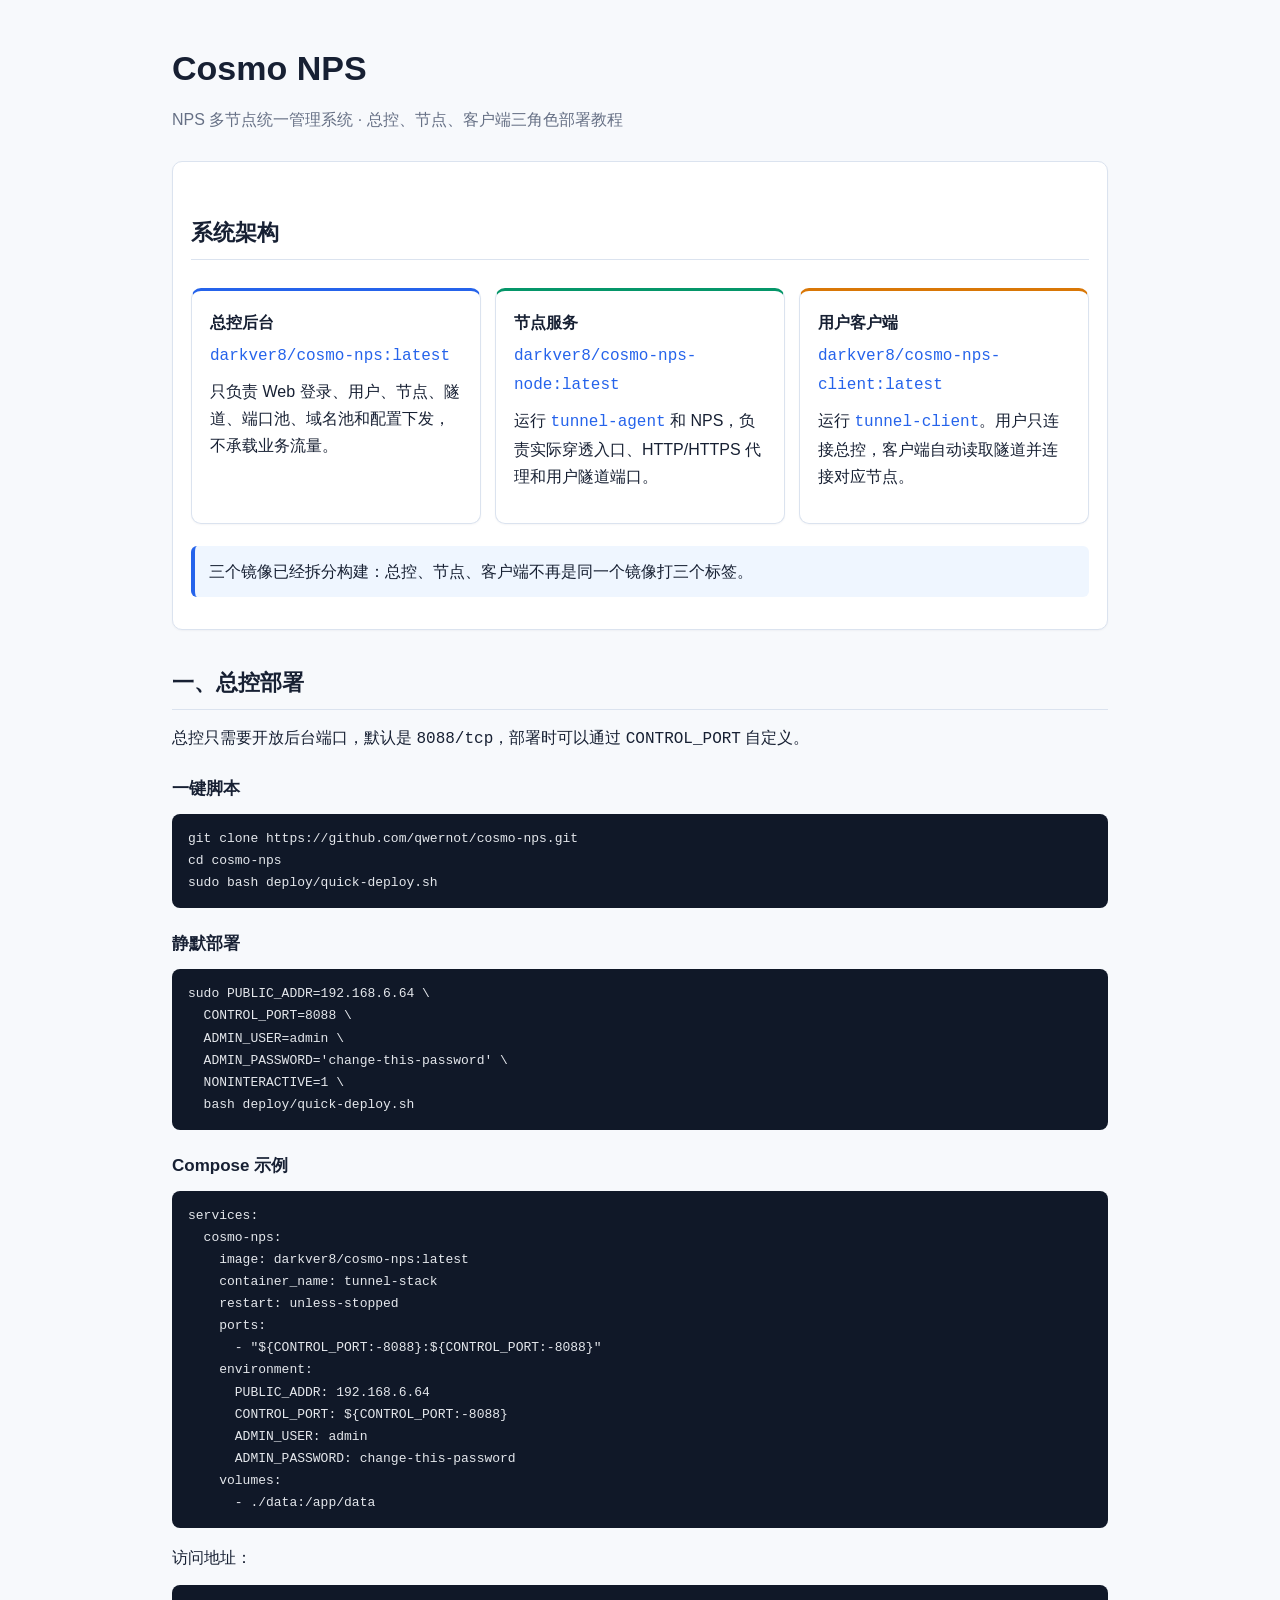
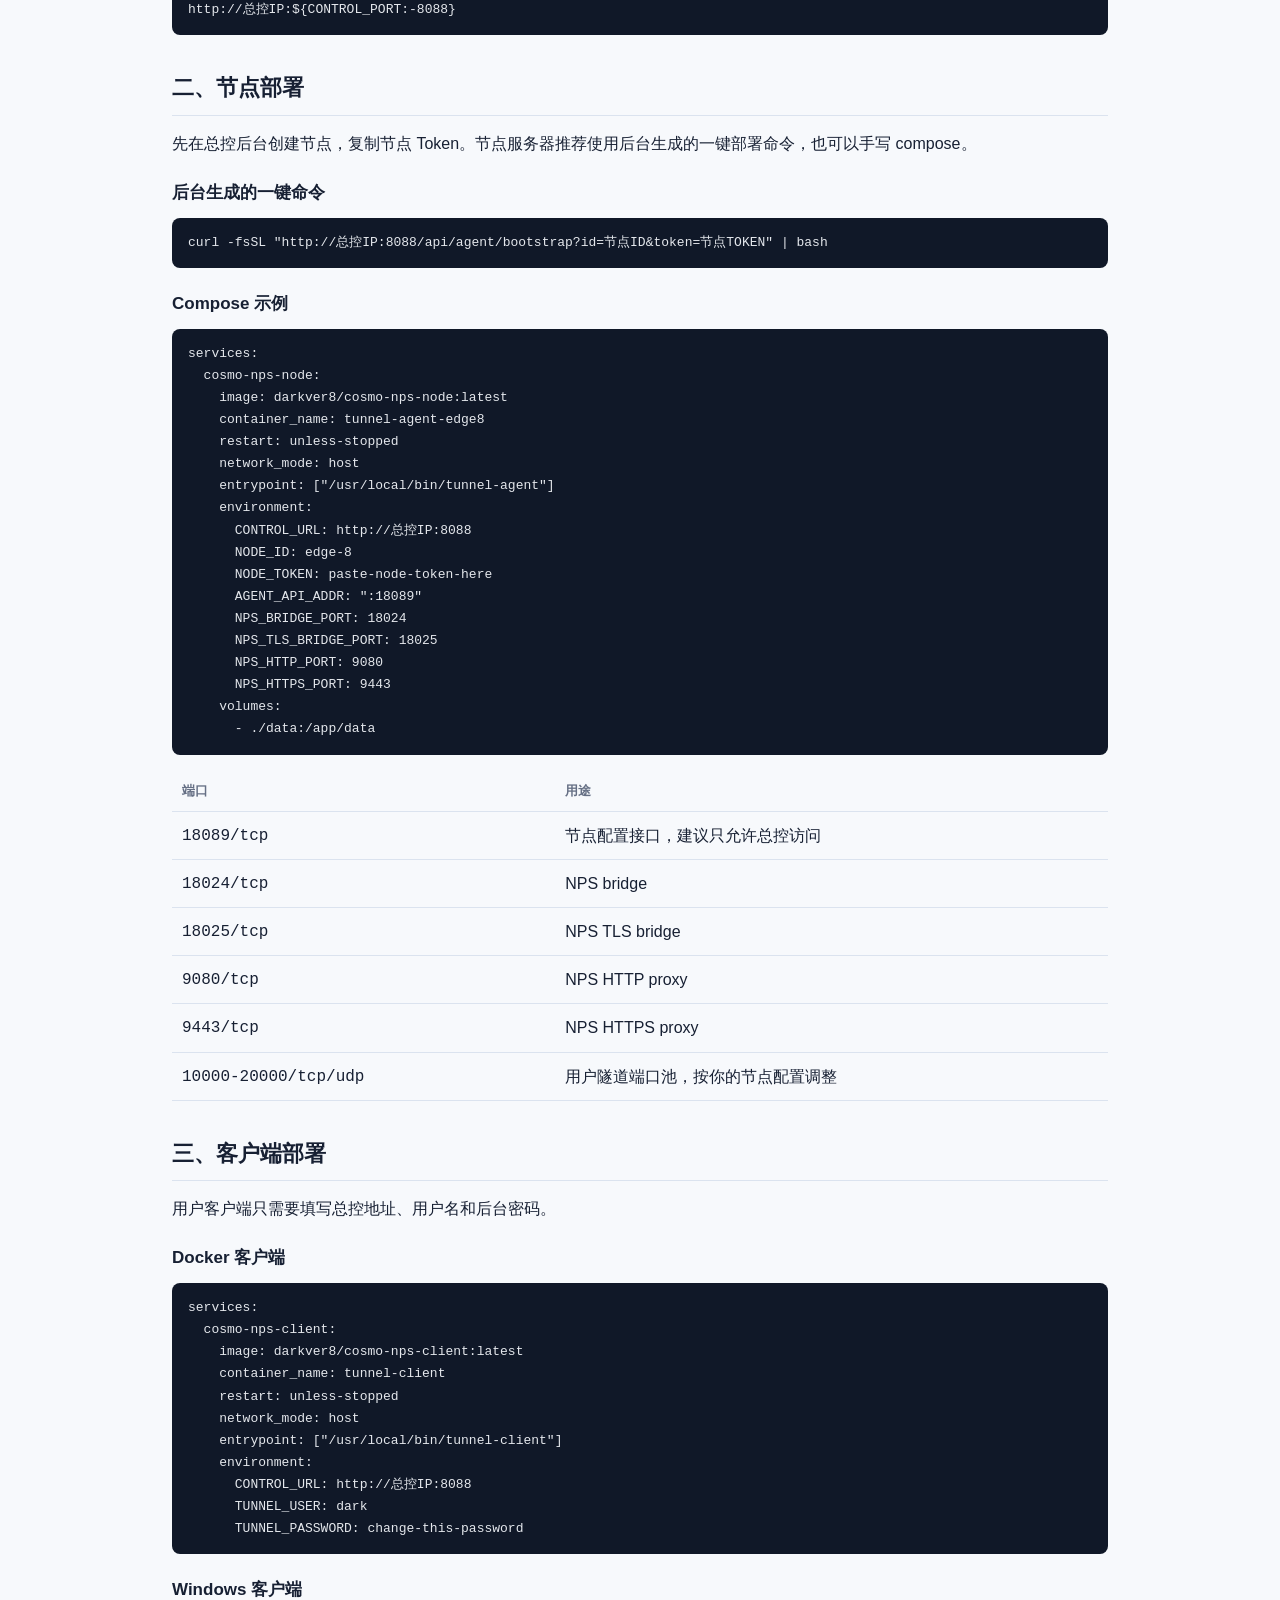
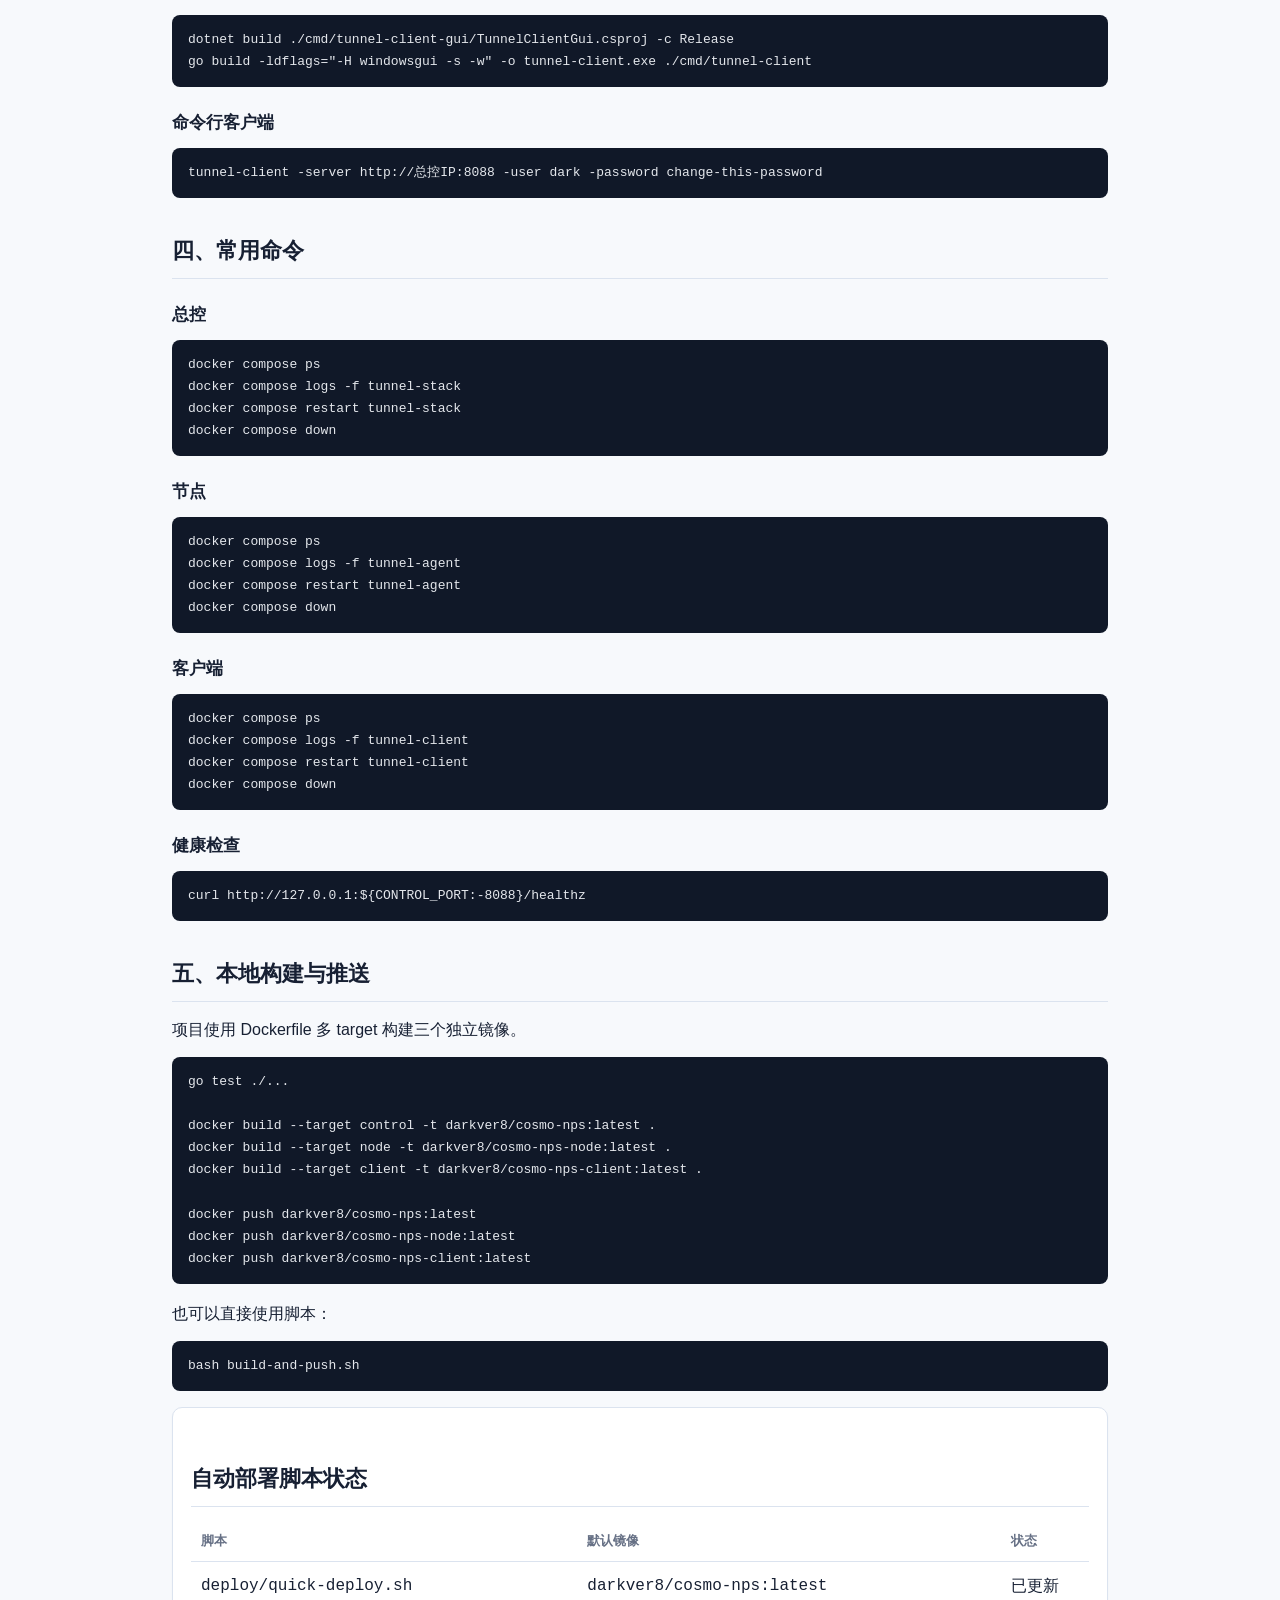
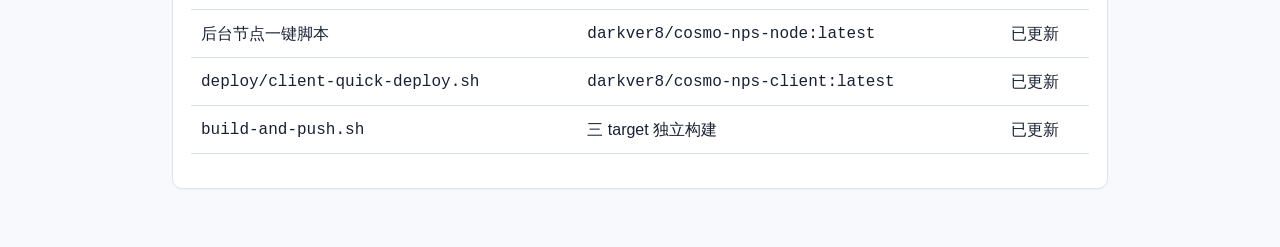
==== commit fd16830b: "Fix traffic accounting and control port config" ====
--- a/docs/index.html
+++ b/docs/index.html
@@ -99,7 +99,7 @@
 
     <section>
       <h2>一、总控部署</h2>
-      <p>总控只需要开放 <code>8088/tcp</code>。</p>
+      <p>总控只需要开放后台端口，默认是 <code>8088/tcp</code>，部署时可以通过 <code>CONTROL_PORT</code> 自定义。</p>
       <h3>一键脚本</h3>
       <pre><code>git clone https://github.com/qwernot/cosmo-nps.git
 cd cosmo-nps
@@ -107,6 +107,7 @@
 
       <h3>静默部署</h3>
       <pre><code>sudo PUBLIC_ADDR=192.168.6.64 \
+  CONTROL_PORT=8088 \
   ADMIN_USER=admin \
   ADMIN_PASSWORD='change-this-password' \
   NONINTERACTIVE=1 \
@@ -118,16 +119,18 @@
     image: darkver8/cosmo-nps:latest
     container_name: tunnel-stack
     restart: unless-stopped
-    network_mode: host
+    ports:
+      - "${CONTROL_PORT:-8088}:${CONTROL_PORT:-8088}"
     environment:
       PUBLIC_ADDR: 192.168.6.64
+      CONTROL_PORT: ${CONTROL_PORT:-8088}
       ADMIN_USER: admin
       ADMIN_PASSWORD: change-this-password
     volumes:
       - ./data:/app/data</code></pre>
 
       <p>访问地址：</p>
-      <pre><code>http://总控IP:8088</code></pre>
+      <pre><code>http://总控IP:${CONTROL_PORT:-8088}</code></pre>
     </section>
 
     <section>
@@ -216,7 +219,7 @@
 docker compose down</code></pre>
 
       <h3>健康检查</h3>
-      <pre><code>curl http://127.0.0.1:8088/healthz</code></pre>
+      <pre><code>curl http://127.0.0.1:${CONTROL_PORT:-8088}/healthz</code></pre>
     </section>
 
     <section>
